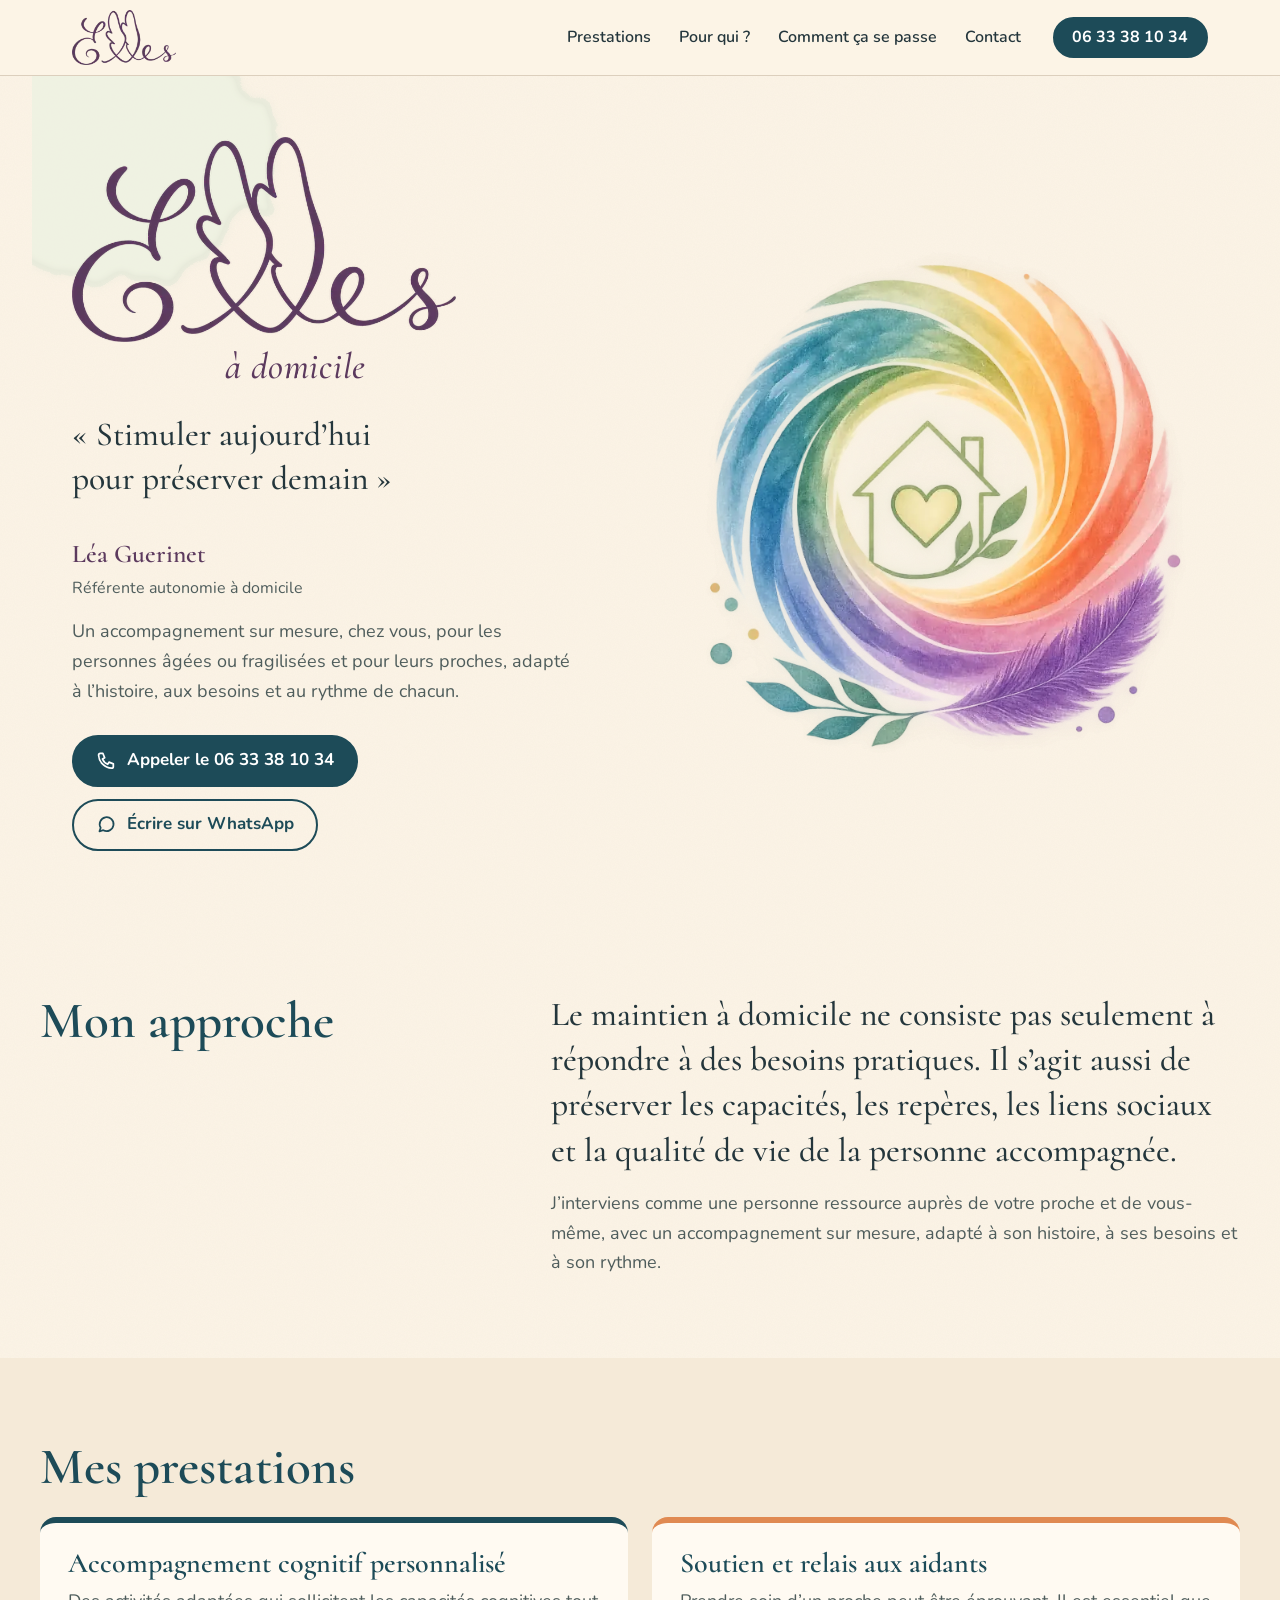
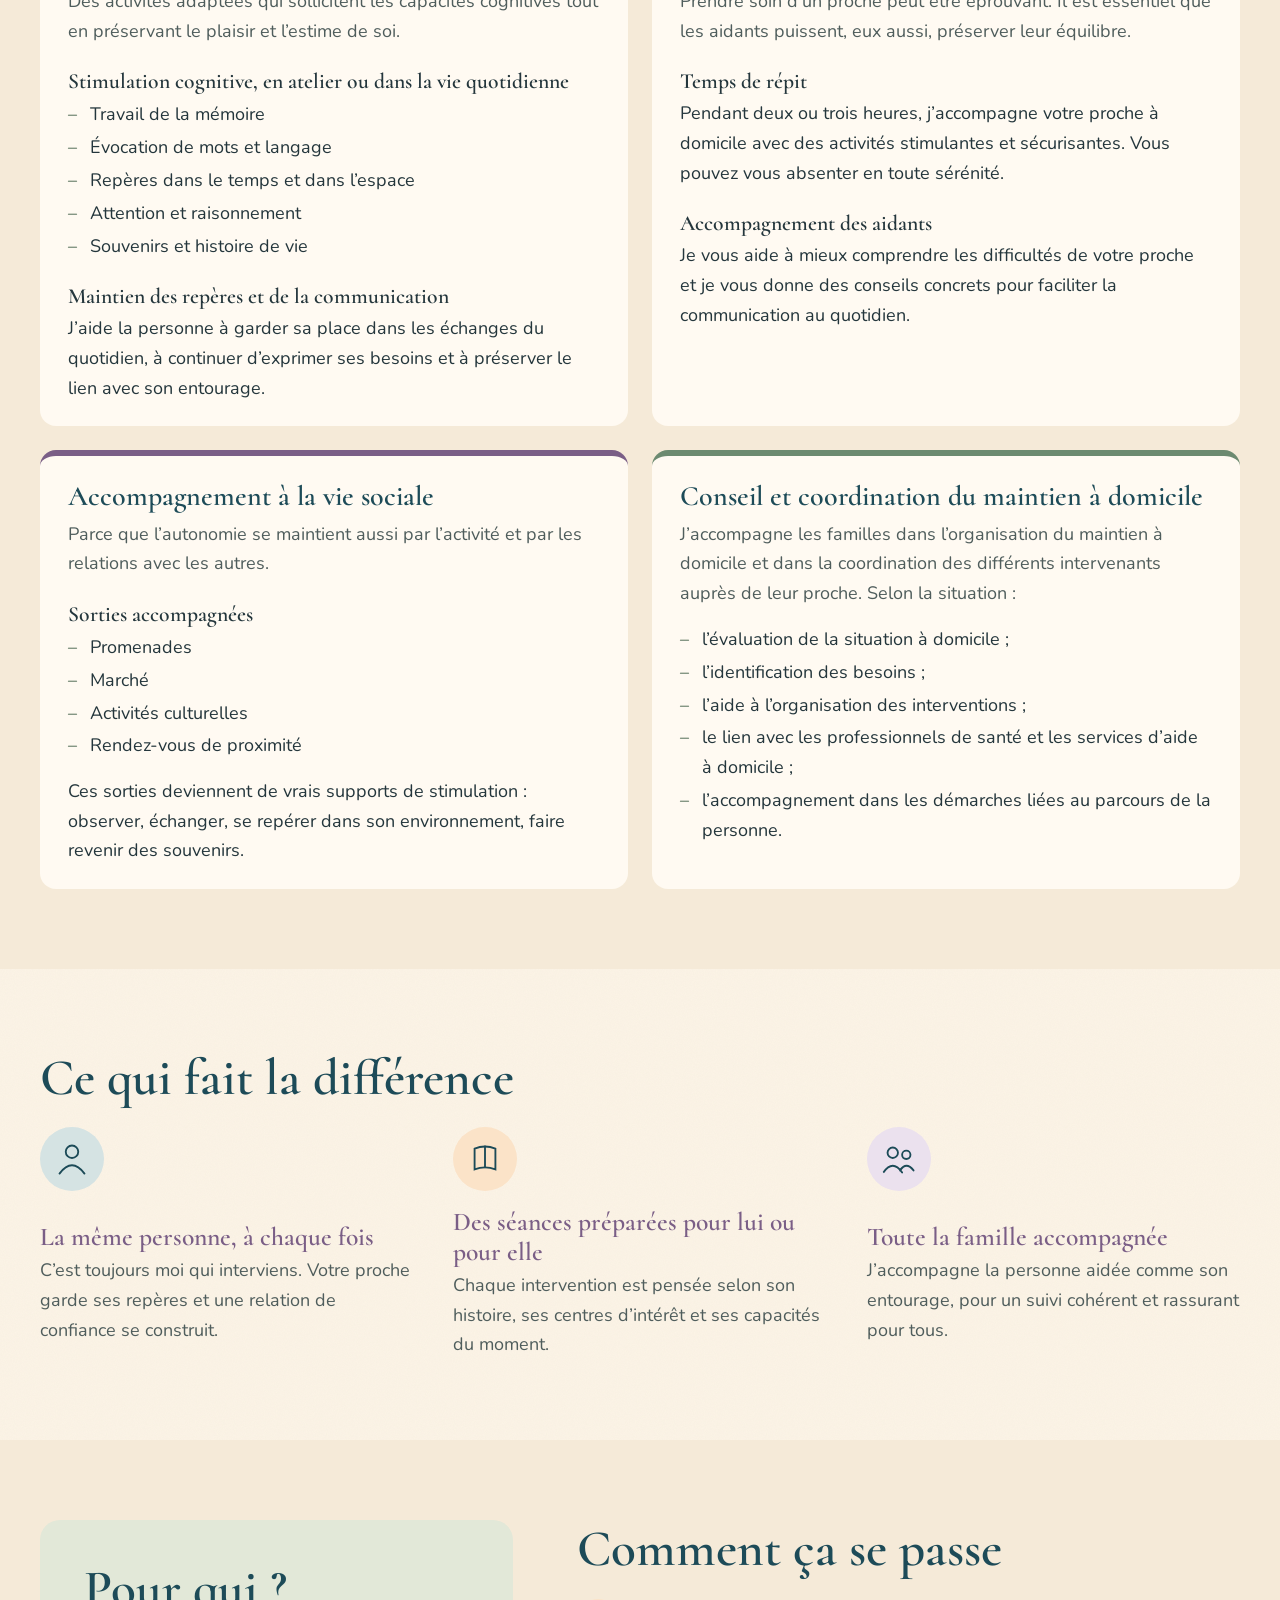
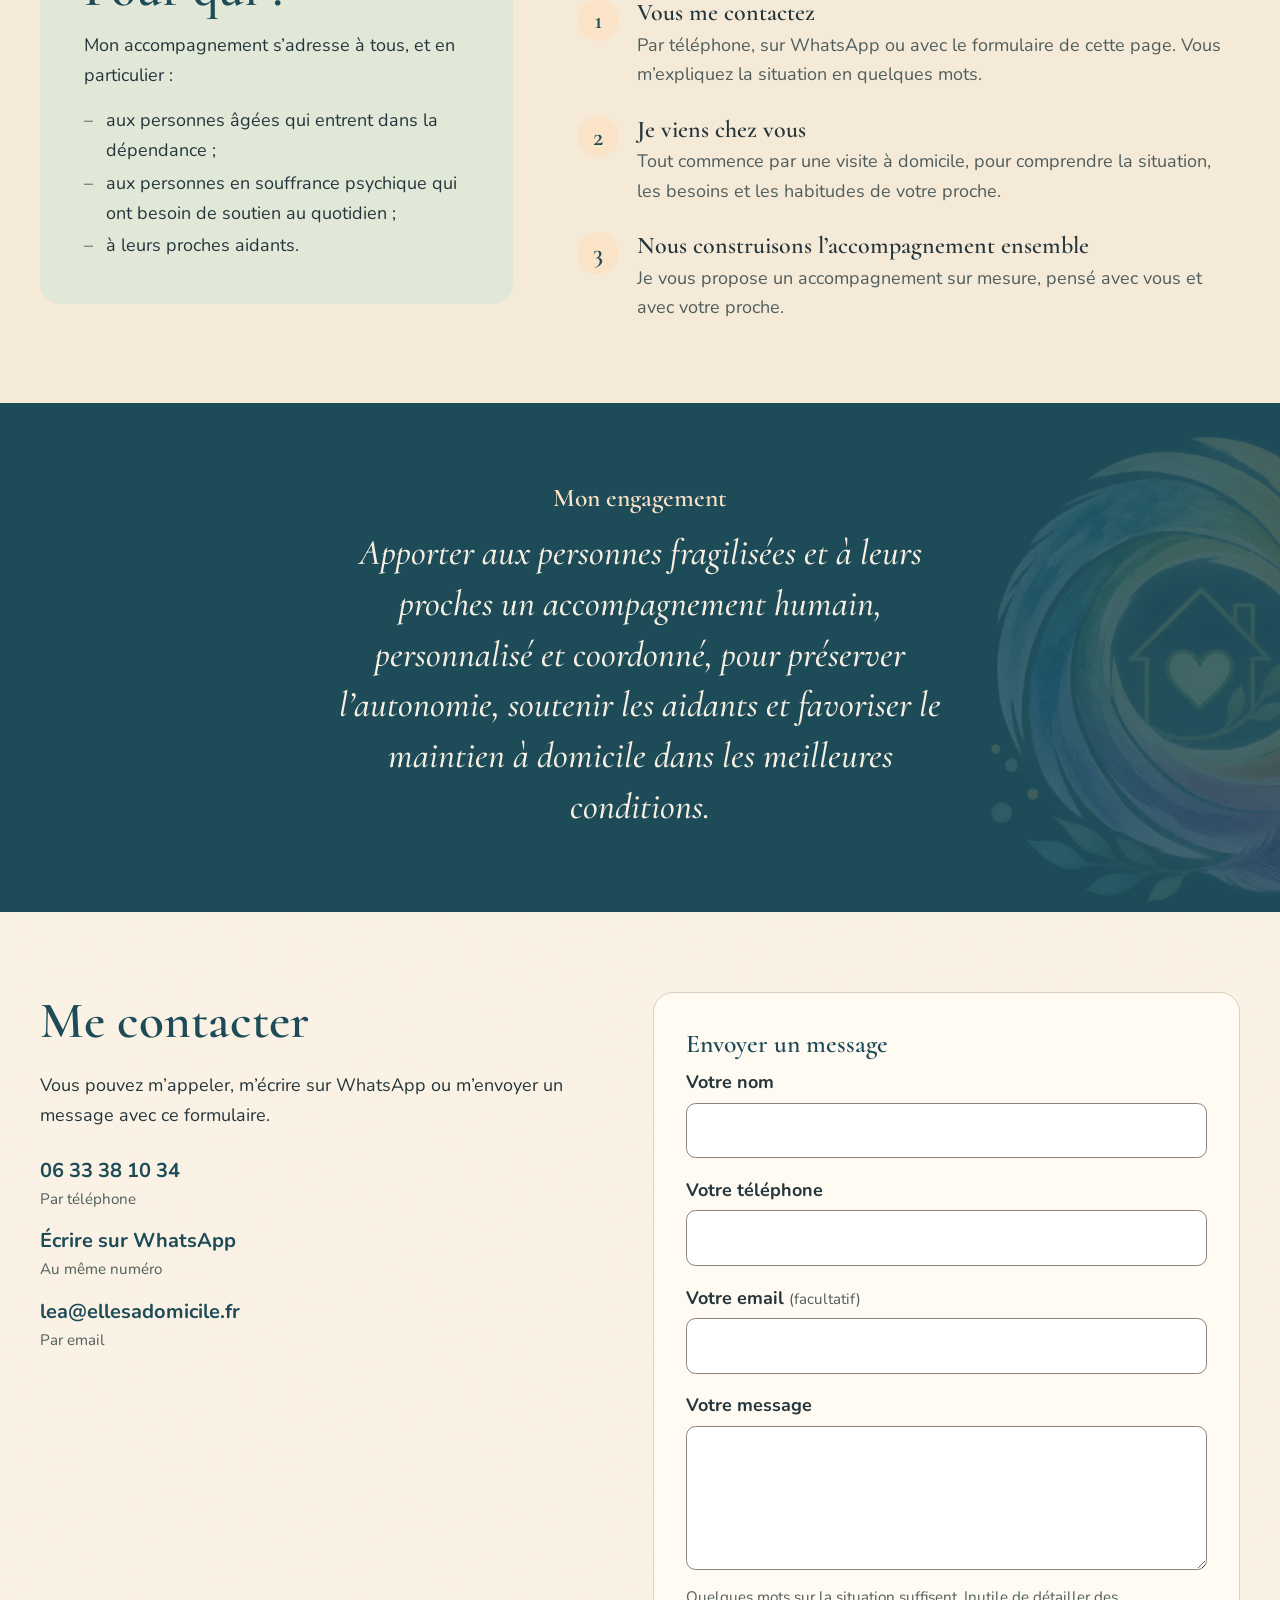
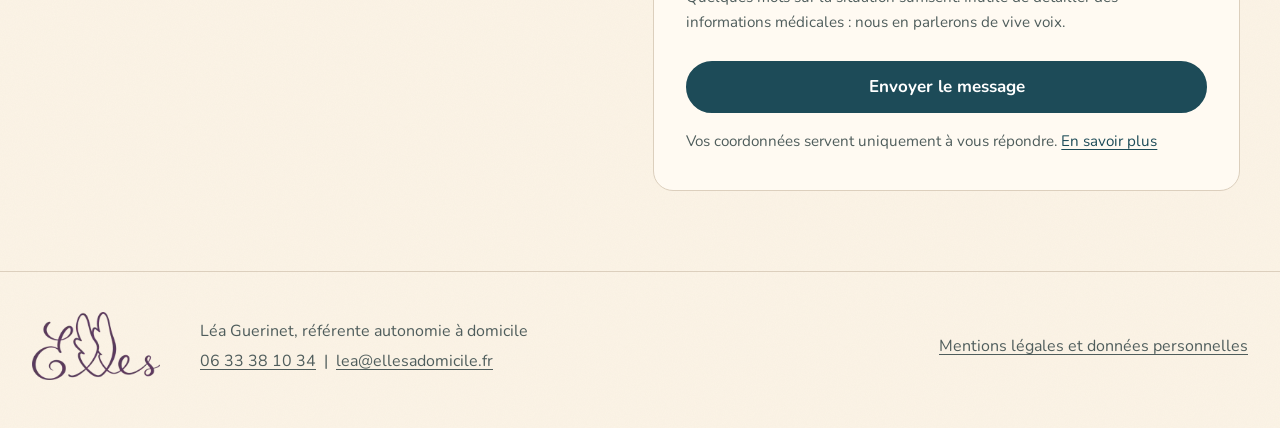
==== index.html @ 598a7808 "Roue à l'aquarelle Higgsfield à la place de la roue dessinée L'illustration d'accueil est la roue ch" ====
<!doctype html>
<html lang="fr">
<head>
<meta charset="utf-8">
<meta name="viewport" content="width=device-width, initial-scale=1">
<title>Elles à domicile — Léa Guerinet, accompagnement à domicile</title>
<meta name="description" content="Accompagnement cognitif et social à domicile, répit pour les aidants, sorties accompagnées et coordination du maintien à domicile. Léa Guerinet, référente autonomie à domicile.">
<link rel="canonical" href="https://ellesadomicile.fr/">
<meta property="og:type" content="website">
<meta property="og:locale" content="fr_FR">
<meta property="og:url" content="https://ellesadomicile.fr/">
<meta property="og:title" content="Elles à domicile — Léa Guerinet">
<meta property="og:description" content="Stimuler aujourd’hui pour préserver demain. Un accompagnement sur mesure, chez vous, pour les personnes âgées ou fragilisées et pour leurs proches.">
<meta property="og:image" content="https://ellesadomicile.fr/assets/img/partage.jpg">
<meta property="og:image:width" content="1200">
<meta property="og:image:height" content="630">
<meta name="theme-color" content="#fcf4e6">
<link rel="icon" href="assets/img/favicon.png" type="image/png">
<link rel="apple-touch-icon" href="assets/img/apple-touch-icon.png">
<link rel="preload" href="assets/fonts/cormorant-latin-500-normal.woff2" as="font" type="font/woff2" crossorigin>
<link rel="preload" href="assets/fonts/nunito-latin-400-normal.woff2" as="font" type="font/woff2" crossorigin>
<link rel="stylesheet" href="assets/site.css">
</head>
<body>
<a class="saut" href="#contenu">Aller au contenu</a>

<!-- Filtres aquarelle partagés (repris du flyer) -->
<svg width="0" height="0" style="position:absolute" aria-hidden="true" focusable="false">
  <defs>
    <filter id="wc" x="-20%" y="-20%" width="140%" height="140%">
      <feTurbulence type="fractalNoise" baseFrequency=".035" numOctaves="3" seed="7" result="t"/>
      <feDisplacementMap in="SourceGraphic" in2="t" scale="22" xChannelSelector="R" yChannelSelector="G" result="d"/>
      <feGaussianBlur in="d" stdDeviation="2.2" result="b"/>
      <feComposite in="b" in2="d" operator="arithmetic" k2=".55" k3=".55"/>
    </filter>
    <filter id="ink" x="-5%" y="-5%" width="110%" height="110%">
      <feTurbulence type="fractalNoise" baseFrequency=".9" numOctaves="1" seed="3" result="t"/>
      <feDisplacementMap in="SourceGraphic" in2="t" scale="1.4"/>
    </filter>
  </defs>
</svg>

<!-- Barre de navigation : ordinateur et tablette seulement -->
<header class="navigation">
  <div class="navigation__dedans">
    <a class="navigation__marque" href="#haut"><img src="assets/img/logo-elles-petit.webp" width="360" height="192" alt="Elles à domicile, haut de page"></a>
    <nav aria-label="Sections de la page">
      <a href="#prestations">Prestations</a>
      <a href="#pour-qui">Pour qui&nbsp;?</a>
      <a href="#deroulement">Comment ça se passe</a>
      <a href="#contact">Contact</a>
    </nav>
    <a class="btn btn-petit" href="tel:+33633381034">06 33 38 10 34</a>
  </div>
</header>

<main id="contenu">

  <section class="accueil" id="haut" aria-label="Accueil">
    <svg class="lavis" style="left:-8rem;top:-6rem;width:26rem;height:22rem" viewBox="0 0 200 170" aria-hidden="true"><ellipse cx="100" cy="85" rx="80" ry="60" fill="#e2e8d8" filter="url(#wc)"/></svg>

    <div class="accueil__marque">
      <h1 class="marque">
        <img src="assets/img/logo-elles.webp" width="720" height="384" alt="Elles">
        <span>à domicile</span>
      </h1>
      <p class="accroche">«&nbsp;Stimuler aujourd’hui pour préserver demain&nbsp;»</p>
    </div>

    <div class="accueil__illu">
      <img class="roue" fetchpriority="high" src="assets/img/roue-1200.webp" srcset="assets/img/roue-700.webp 700w, assets/img/roue-1200.webp 1200w" sizes="(min-width: 64rem) 40rem, 88vw" width="1200" height="1200" alt="Une maison avec un cœur, au centre d’un tourbillon de couleurs à l’aquarelle, avec une plume et une branche de feuillage">
    </div>

    <div class="accueil__texte">
      <p class="qui">Léa Guerinet<span>Référente autonomie à domicile</span></p>
      <p class="intro">Un accompagnement sur mesure, chez vous, pour les personnes âgées ou fragilisées et pour leurs proches, adapté à l’histoire, aux besoins et au rythme de chacun.</p>
      <div class="actions">
        <a class="btn" href="tel:+33633381034">
          <svg viewBox="0 0 24 24" fill="none" stroke="currentColor" stroke-width="2" stroke-linecap="round" stroke-linejoin="round" aria-hidden="true"><path d="M5 4h3l2 5-2.5 1.5a11 11 0 0 0 6 6L15 14l5 2v3a2 2 0 0 1-2 2A16 16 0 0 1 3 6a2 2 0 0 1 2-2"/></svg>
          Appeler le 06 33 38 10 34
        </a>
        <a class="btn btn-clair" href="https://wa.me/33633381034">
          <svg viewBox="0 0 24 24" fill="none" stroke="currentColor" stroke-width="2" stroke-linecap="round" stroke-linejoin="round" aria-hidden="true"><path d="M4 20l1.4-4.2A8 8 0 1 1 8.4 18.7Z"/></svg>
          Écrire sur WhatsApp
        </a>
      </div>
    </div>
  </section>

  <section class="bloc approche" aria-labelledby="t-approche">
    <div class="contenu-large approche__grille">
      <h2 id="t-approche">Mon approche</h2>
      <p class="approche__phrase">Le maintien à domicile ne consiste pas seulement à répondre à des besoins pratiques. Il s’agit aussi de préserver les capacités, les repères, les liens sociaux et la qualité de vie de la personne accompagnée.</p>
      <p class="approche__suite">J’interviens comme une personne ressource auprès de votre proche et de vous-même, avec un accompagnement sur mesure, adapté à son histoire, à ses besoins et à son rythme.</p>
    </div>
  </section>

  <section class="bloc bande" id="prestations" aria-labelledby="t-prestations">
    <div class="contenu-large">
      <h2 id="t-prestations">Mes prestations</h2>
      <div class="prestations">

        <details class="prestation" style="--accent:var(--petrol)" open>
          <summary><h3>Accompagnement cognitif personnalisé</h3></summary>
          <div class="prestation__corps">
            <p class="prestation__chapo">Des activités adaptées qui sollicitent les capacités cognitives tout en préservant le plaisir et l’estime de soi.</p>
            <h4>Stimulation cognitive, en atelier ou dans la vie quotidienne</h4>
            <ul class="liste">
              <li>Travail de la mémoire</li>
              <li>Évocation de mots et langage</li>
              <li>Repères dans le temps et dans l’espace</li>
              <li>Attention et raisonnement</li>
              <li>Souvenirs et histoire de vie</li>
            </ul>
            <h4>Maintien des repères et de la communication</h4>
            <p>J’aide la personne à garder sa place dans les échanges du quotidien, à continuer d’exprimer ses besoins et à préserver le lien avec son entourage.</p>
          </div>
        </details>

        <details class="prestation" style="--accent:var(--abricot)" open>
          <summary><h3>Soutien et relais aux aidants</h3></summary>
          <div class="prestation__corps">
            <p class="prestation__chapo">Prendre soin d’un proche peut être éprouvant. Il est essentiel que les aidants puissent, eux aussi, préserver leur équilibre.</p>
            <h4>Temps de répit</h4>
            <p>Pendant deux ou trois heures, j’accompagne votre proche à domicile avec des activités stimulantes et sécurisantes. Vous pouvez vous absenter en toute sérénité.</p>
            <h4>Accompagnement des aidants</h4>
            <p>Je vous aide à mieux comprendre les difficultés de votre proche et je vous donne des conseils concrets pour faciliter la communication au quotidien.</p>
          </div>
        </details>

        <details class="prestation" style="--accent:var(--lavande)" open>
          <summary><h3>Accompagnement à la vie sociale</h3></summary>
          <div class="prestation__corps">
            <p class="prestation__chapo">Parce que l’autonomie se maintient aussi par l’activité et par les relations avec les autres.</p>
            <h4>Sorties accompagnées</h4>
            <ul class="liste">
              <li>Promenades</li>
              <li>Marché</li>
              <li>Activités culturelles</li>
              <li>Rendez-vous de proximité</li>
            </ul>
            <p>Ces sorties deviennent de vrais supports de stimulation&nbsp;: observer, échanger, se repérer dans son environnement, faire revenir des souvenirs.</p>
          </div>
        </details>

        <details class="prestation" style="--accent:var(--sage)" open>
          <summary><h3>Conseil et coordination du maintien à domicile</h3></summary>
          <div class="prestation__corps">
            <p class="prestation__chapo">J’accompagne les familles dans l’organisation du maintien à domicile et dans la coordination des différents intervenants auprès de leur proche. Selon la situation&nbsp;:</p>
            <ul class="liste">
              <li>l’évaluation de la situation à domicile&nbsp;;</li>
              <li>l’identification des besoins&nbsp;;</li>
              <li>l’aide à l’organisation des interventions&nbsp;;</li>
              <li>le lien avec les professionnels de santé et les services d’aide à domicile&nbsp;;</li>
              <li>l’accompagnement dans les démarches liées au parcours de la personne.</li>
            </ul>
          </div>
        </details>

      </div>
    </div>
  </section>

  <section class="bloc" aria-labelledby="t-difference">
    <div class="contenu-large">
      <h2 id="t-difference">Ce qui fait la différence</h2>
      <div class="atouts">
        <div class="atout" style="--accent:var(--petrol-l)">
          <svg viewBox="0 0 40 40" fill="none" stroke="#1d4b58" stroke-width="1.8" stroke-linecap="round" filter="url(#ink)" aria-hidden="true"><circle cx="20" cy="13" r="6"/><path d="M8 34 q12 -16 24 0"/></svg>
          <div>
            <h3>La même personne, à chaque fois</h3>
            <p>C’est toujours moi qui interviens. Votre proche garde ses repères et une relation de confiance se construit.</p>
          </div>
        </div>
        <div class="atout" style="--accent:var(--abricot-l)">
          <svg viewBox="0 0 40 40" fill="none" stroke="#1d4b58" stroke-width="1.8" stroke-linecap="round" filter="url(#ink)" aria-hidden="true"><path d="M10 30 L10 10 Q20 6 30 10 L30 30 Q20 26 10 30 Z"/><path d="M20 8 L20 28"/></svg>
          <div>
            <h3>Des séances préparées pour lui ou pour elle</h3>
            <p>Chaque intervention est pensée selon son histoire, ses centres d’intérêt et ses capacités du moment.</p>
          </div>
        </div>
        <div class="atout" style="--accent:var(--lavande-l)">
          <svg viewBox="0 0 40 40" fill="none" stroke="#1d4b58" stroke-width="1.8" stroke-linecap="round" filter="url(#ink)" aria-hidden="true"><circle cx="14" cy="14" r="5"/><circle cx="27" cy="16" r="4"/><path d="M5 33 q9 -13 18 0 M21 31 q6 -9 13 0"/></svg>
          <div>
            <h3>Toute la famille accompagnée</h3>
            <p>J’accompagne la personne aidée comme son entourage, pour un suivi cohérent et rassurant pour tous.</p>
          </div>
        </div>
      </div>
    </div>
  </section>

  <section class="bloc bande" aria-label="Pour qui et comment ça se passe">
    <div class="contenu-large public-etapes">
      <div class="encart" id="pour-qui">
        <h2>Pour qui&nbsp;?</h2>
        <p>Mon accompagnement s’adresse à tous, et en particulier&nbsp;:</p>
        <ul class="liste">
          <li>aux personnes âgées qui entrent dans la dépendance&nbsp;;</li>
          <li>aux personnes en souffrance psychique qui ont besoin de soutien au quotidien&nbsp;;</li>
          <li>à leurs proches aidants.</li>
        </ul>
      </div>
      <div id="deroulement">
        <h2>Comment ça se passe</h2>
        <ol class="etapes">
          <li>
            <div>
              <h3>Vous me contactez</h3>
              <p>Par téléphone, sur WhatsApp ou avec le formulaire de cette page. Vous m’expliquez la situation en quelques mots.</p>
            </div>
          </li>
          <li>
            <div>
              <h3>Je viens chez vous</h3>
              <p>Tout commence par une visite à domicile, pour comprendre la situation, les besoins et les habitudes de votre proche.</p>
            </div>
          </li>
          <li>
            <div>
              <h3>Nous construisons l’accompagnement ensemble</h3>
              <p>Je vous propose un accompagnement sur mesure, pensé avec vous et avec votre proche.</p>
            </div>
          </li>
        </ol>
      </div>
    </div>
  </section>

  <section class="bloc engagement" aria-labelledby="t-engagement">
    <img class="engagement__roue" src="assets/img/roue-700.webp" width="700" height="700" alt="" loading="lazy" decoding="async">
    <div class="contenu">
      <h2 id="t-engagement">Mon engagement</h2>
      <blockquote>
        <p>Apporter aux personnes fragilisées et à leurs proches un accompagnement humain, personnalisé et coordonné, pour préserver l’autonomie, soutenir les aidants et favoriser le maintien à domicile dans les meilleures conditions.</p>
      </blockquote>
    </div>
  </section>

  <section class="bloc" id="contact" aria-labelledby="t-contact">
    <div class="contenu-large contact-grille">
      <div>
        <h2 id="t-contact">Me contacter</h2>
        <p>Vous pouvez m’appeler, m’écrire sur WhatsApp ou m’envoyer un message avec ce formulaire.</p>
        <ul class="coordonnees">
          <li><a href="tel:+33633381034">06 33 38 10 34</a><span>Par téléphone</span></li>
          <li><a href="https://wa.me/33633381034">Écrire sur WhatsApp</a><span>Au même numéro</span></li>
          <li><a href="mailto:lea@ellesadomicile.fr">lea@ellesadomicile.fr</a><span>Par email</span></li>
        </ul>
      </div>

      <form class="formulaire" id="formulaire" action="https://api.web3forms.com/submit" method="POST">
        <h3>Envoyer un message</h3>
        <!-- Clé Web3Forms : reçue par email à lea@ellesadomicile.fr. Tant qu'elle n'est pas posée, le formulaire ouvre la messagerie. -->
        <input type="hidden" name="access_key" value="A_COMPLETER_CLE_WEB3FORMS">
        <input type="hidden" name="subject" value="Nouveau message depuis ellesadomicile.fr">
        <input type="hidden" name="from_name" value="Site Elles à domicile">
        <div class="piege" aria-hidden="true">
          <label>Ne pas remplir <input type="checkbox" name="botcheck" tabindex="-1" autocomplete="off"></label>
        </div>

        <div class="champ">
          <label for="f-nom">Votre nom</label>
          <input id="f-nom" name="name" type="text" autocomplete="name" required>
        </div>
        <div class="champ">
          <label for="f-tel">Votre téléphone</label>
          <input id="f-tel" name="phone" type="tel" autocomplete="tel" inputmode="tel" required>
        </div>
        <div class="champ">
          <label for="f-email">Votre email <small>(facultatif)</small></label>
          <input id="f-email" name="email" type="email" autocomplete="email">
        </div>
        <div class="champ">
          <label for="f-message">Votre message</label>
          <textarea id="f-message" name="message" required aria-describedby="f-message-aide"></textarea>
          <p class="aide" id="f-message-aide">Quelques mots sur la situation suffisent. Inutile de détailler des informations médicales&nbsp;: nous en parlerons de vive voix.</p>
        </div>

        <button class="btn" type="submit">Envoyer le message</button>
        <p class="statut" role="status" aria-live="polite"></p>
        <p class="mention">Vos coordonnées servent uniquement à vous répondre. <a href="mentions-legales.html#donnees">En savoir plus</a></p>
      </form>
    </div>
  </section>

</main>

<footer class="pied">
  <div class="pied__dedans">
    <img src="assets/img/logo-elles-petit.webp" width="360" height="192" alt="Elles à domicile">
    <div>
      <p>Léa Guerinet, référente autonomie à domicile</p>
      <p><a href="tel:+33633381034">06 33 38 10 34</a> &nbsp;|&nbsp; <a href="mailto:lea@ellesadomicile.fr">lea@ellesadomicile.fr</a></p>
    </div>
    <p><a href="mentions-legales.html">Mentions légales et données personnelles</a></p>
  </div>
</footer>

<nav class="barre" aria-label="Contact rapide">
  <a class="btn" href="tel:+33633381034">Appeler</a>
  <a class="btn btn-clair" href="https://wa.me/33633381034">WhatsApp</a>
</nav>

<script src="assets/site.js" defer></script>
</body>
</html>
---- assets/site.css ----
/* Elles à domicile — palette reprise de l'image que Léa aime (pétrole, sauge, lavande,
   abricot sur crème), logo du flyer, roue à l'aquarelle générée par Higgsfield d'après
   cette image. Mobile d'abord ; la mise en page « plein écran » commence à 64rem. */

@font-face{font-family:"Cormorant";font-weight:500;font-style:normal;font-display:swap;src:url(fonts/cormorant-latin-500-normal.woff2) format("woff2")}
@font-face{font-family:"Cormorant";font-weight:600;font-style:normal;font-display:swap;src:url(fonts/cormorant-latin-600-normal.woff2) format("woff2")}
@font-face{font-family:"Cormorant";font-weight:500;font-style:italic;font-display:swap;src:url(fonts/cormorant-latin-500-italic.woff2) format("woff2")}
@font-face{font-family:"Nunito";font-weight:400;font-style:normal;font-display:swap;src:url(fonts/nunito-latin-400-normal.woff2) format("woff2")}
@font-face{font-family:"Nunito";font-weight:600;font-style:normal;font-display:swap;src:url(fonts/nunito-latin-600-normal.woff2) format("woff2")}
@font-face{font-family:"Nunito";font-weight:700;font-style:normal;font-display:swap;src:url(fonts/nunito-latin-700-normal.woff2) format("woff2")}

:root{
  color-scheme:light;
  --paper:#fcf4e6; --paper-2:#f5ead8; --blanc:#fffaf2;
  --ink:#24363c; --muted:#4f5d5c;
  --petrol:#1d4b58; --petrol-d:#123843; --petrol-l:#d5e3e3;
  --sage:#6c8a70; --sage-d:#4f6b54; --sage-l:#e2e8d8;
  --lavande:#7a5e86; --lavande-l:#ebe1ee;
  --abricot:#e08a52; --abricot-l:#fbe3c8;
  --prune:#5c3a5e;
  --rule:#dccfbd;
  --serif:"Cormorant",Georgia,"Times New Roman",serif;
  --sans:"Nunito",system-ui,-apple-system,"Segoe UI",sans-serif;
  --mesure:40rem;
  --large:76rem;
  --barre:0px;
}

*,*::before,*::after{box-sizing:border-box}
html{-webkit-text-size-adjust:100%}
@media (prefers-reduced-motion:no-preference){html{scroll-behavior:smooth}}
body{
  margin:0;
  padding-bottom:var(--barre);
  font-family:var(--sans);
  font-size:1.125rem;
  line-height:1.65;
  color:var(--ink);
  background-color:var(--paper);
  /* grain papier, comme sur le flyer */
  background-image:url("data:image/svg+xml;utf8,<svg xmlns='http://www.w3.org/2000/svg' width='220' height='220'><filter id='n'><feTurbulence type='fractalNoise' baseFrequency='.9' numOctaves='3' stitchTiles='stitch'/><feColorMatrix values='0 0 0 0 .55  0 0 0 0 .5  0 0 0 0 .45  0 0 0 .07 0'/></filter><rect width='100%' height='100%' filter='url(%23n)'/></svg>");
}
img,svg{display:block;max-width:100%}
a{color:var(--petrol);text-underline-offset:.18em;text-decoration-thickness:1px}
a:hover{color:var(--petrol-d);text-decoration-thickness:2px}
:focus-visible{outline:3px solid var(--petrol);outline-offset:3px;border-radius:2px}

h2,h3,h4{font-family:var(--serif);font-weight:600;color:var(--petrol);line-height:1.15;margin:0}
h2{font-size:clamp(2.2rem,1.6rem + 2.4vw,3.2rem);margin-bottom:1.25rem}
h3{font-size:1.7rem;color:var(--lavande);margin-bottom:.6rem}
h4{font-size:1.35rem;color:var(--ink);margin:1.4rem 0 .35rem}
p{margin:0 0 1rem}
p:last-child{margin-bottom:0}

.saut{position:absolute;left:-999px;top:0;background:var(--petrol);color:#fff;padding:.75rem 1rem;z-index:30}
.saut:focus{left:1rem;top:1rem}

/* Lavis aquarelle en fond : décor seulement */
.lavis{position:absolute;pointer-events:none;z-index:0}
.lavis ellipse{opacity:.75}

.bloc{position:relative;padding-block:3.5rem;padding-inline:1.25rem;overflow:hidden}
.bloc > *{position:relative;z-index:1}
.bande{background:var(--paper-2)}
.contenu{max-width:var(--mesure);margin:0 auto}
.contenu-large{max-width:var(--large);margin:0 auto}

/* ---------- Boutons ---------- */
.btn{
  display:inline-flex;align-items:center;justify-content:center;gap:.6rem;
  min-height:3.25rem;padding:.7rem 1.4rem;border-radius:999px;
  font-family:var(--sans);font-weight:700;font-size:1.0625rem;line-height:1.2;text-decoration:none;
  background:var(--petrol);color:#fff;border:2px solid var(--petrol);cursor:pointer;
}
.btn:hover{background:var(--petrol-d);border-color:var(--petrol-d);color:#fff}
.btn-clair{background:transparent;color:var(--petrol)}
.btn-clair:hover{background:var(--petrol-l);border-color:var(--petrol);color:var(--petrol-d)}
.btn-petit{min-height:2.6rem;padding:.4rem 1.1rem;font-size:1rem}
.btn svg{width:1.3rem;height:1.3rem;flex:none}

/* ---------- Navigation (cachée sur téléphone) ---------- */
.navigation{display:none}

/* ---------- Accueil ---------- */
.accueil{
  position:relative;overflow:hidden;text-align:center;
  padding:2.25rem 1.25rem 3rem;
  display:grid;gap:1.25rem;
  grid-template-areas:"marque" "illu" "texte";
}
.accueil > *{position:relative;z-index:1}
.accueil > .lavis{position:absolute;z-index:0}
.accueil__marque{grid-area:marque}
.accueil__illu{grid-area:illu}
.accueil__texte{grid-area:texte}

.marque{margin:0;font-weight:inherit}
.marque img{width:min(70vw,19rem);height:auto;margin:0 auto}
.marque span{display:block;font-family:var(--serif);font-style:italic;font-weight:500;font-size:clamp(1.6rem,1.3rem + 1.4vw,2.3rem);color:var(--prune);margin-top:-.3rem;letter-spacing:.02em}
.accroche{font-family:var(--serif);font-weight:500;font-size:clamp(1.45rem,1.2rem + 1.2vw,2.1rem);line-height:1.3;margin:1rem auto 0;max-width:34rem;text-wrap:balance}

/* La roue à l'aquarelle (Higgsfield, d'après l'image que Léa aime) respire doucement */
.accueil__illu{width:min(88vw,26rem);margin:0 auto}
.roue{width:100%;height:auto}

.qui{font-family:var(--serif);font-weight:600;font-size:1.6rem;color:var(--prune);margin:0}
.qui span{display:block;font-family:var(--sans);font-weight:400;font-size:1rem;color:var(--muted)}
.intro{max-width:34rem;margin:1rem auto 0;color:var(--muted)}
.actions{display:flex;flex-wrap:wrap;justify-content:center;gap:.75rem;margin-top:1.75rem}

@media (prefers-reduced-motion:no-preference){
  .roue{animation:respire 7s ease-in-out infinite alternate}
}
@keyframes respire{from{transform:scale(.97) rotate(-1.5deg)}to{transform:scale(1.02) rotate(1.5deg)}}

/* ---------- Approche ---------- */
.approche__phrase{font-family:var(--serif);font-size:clamp(1.55rem,1.3rem + 1vw,2.1rem);line-height:1.35;color:var(--ink)}
.approche__suite{color:var(--muted)}

/* ---------- Prestations : accordéon sur téléphone, grille sur grand écran ---------- */
.prestations{display:grid;gap:.85rem}
.prestation{background:var(--blanc);border-radius:1rem;border-left:6px solid var(--accent);padding:0 1.25rem}
.prestation summary{list-style:none;cursor:pointer;display:flex;align-items:center;justify-content:space-between;gap:1rem;padding:1.1rem 0;min-height:3.5rem}
.prestation summary::-webkit-details-marker{display:none}
.prestation summary::after{content:"";flex:none;width:.7rem;height:.7rem;border-right:2px solid var(--petrol);border-bottom:2px solid var(--petrol);transform:rotate(45deg) translateY(-3px);transition:transform .2s}
.prestation[open] summary::after{transform:rotate(-135deg) translateY(-3px)}
.prestation summary h3{margin:0;font-size:1.5rem;color:var(--petrol)}
.prestation__corps{padding-bottom:1.4rem}
.prestation__chapo{color:var(--muted)}
.liste{list-style:none;padding:0;margin:.4rem 0 1rem}
.liste li{padding-left:1.4rem;position:relative;margin:.2rem 0}
.liste li::before{content:"–";position:absolute;left:0;color:var(--sage-d)}

/* ---------- Différence ---------- */
.atouts{display:grid;gap:2rem;margin-top:.5rem}
.atout{display:grid;grid-template-columns:4rem 1fr;gap:1rem;align-items:start}
.atout svg{width:4rem;height:4rem;padding:.7rem;border-radius:50%;background:var(--accent)}
.atout h3{font-size:1.6rem;margin-bottom:.3rem}
.atout p{color:var(--muted)}

/* ---------- Pour qui + étapes ---------- */
.public-etapes{display:grid;gap:3rem}
.encart{background:var(--sage-l);border-radius:1.25rem;padding:2rem 1.5rem}
.encart h2{margin-bottom:.75rem}
.encart .liste{margin-bottom:0}
.etapes{list-style:none;padding:0;margin:0;counter-reset:etape;display:grid;gap:1.6rem}
.etapes li{counter-increment:etape;display:grid;grid-template-columns:3rem 1fr;gap:.75rem}
.etapes li::before{
  content:counter(etape);display:grid;place-items:center;width:2.6rem;height:2.6rem;border-radius:50%;
  background:var(--abricot-l);font-family:var(--serif);font-weight:600;font-size:1.6rem;line-height:1;color:var(--petrol)
}
.etapes h3{font-size:1.5rem;color:var(--ink);margin-bottom:.25rem}
.etapes p{color:var(--muted)}

/* ---------- Engagement : bande pétrole ---------- */
.engagement{background:var(--petrol);color:#f6efe2;text-align:center}
.engagement h2{font-size:1.6rem;color:var(--abricot-l);margin-bottom:1rem}
.engagement blockquote{margin:0;font-family:var(--serif);font-style:italic;font-weight:500;font-size:clamp(1.55rem,1.3rem + 1.2vw,2.3rem);line-height:1.4}
.bloc > .engagement__roue{position:absolute;z-index:0;width:34rem;height:34rem;max-width:none;right:-12rem;top:50%;margin-top:-17rem;opacity:.18;pointer-events:none}

/* ---------- Contact ---------- */
.contact-grille{display:grid;gap:2.5rem}
.coordonnees{list-style:none;padding:0;margin:1.5rem 0 0;display:grid;gap:.75rem}
.coordonnees a{font-weight:700;font-size:1.25rem;text-decoration:none}
.coordonnees a:hover{text-decoration:underline}
.coordonnees span{display:block;font-size:.95rem;color:var(--muted)}

.formulaire{background:var(--blanc);border:1px solid var(--rule);border-radius:1.25rem;padding:1.75rem 1.25rem}
.formulaire h3{font-size:1.6rem;color:var(--petrol)}
.champ{margin-bottom:1.1rem}
.champ label{display:block;font-weight:700;margin-bottom:.3rem}
.champ label small{font-weight:400;color:var(--muted);font-size:.95rem}
.champ input,.champ textarea{
  width:100%;font:inherit;color:var(--ink);background:#fff;
  border:1.5px solid #8f817b;border-radius:.6rem;padding:.75rem .85rem;
}
.champ textarea{min-height:9rem;resize:vertical}
.champ input:focus,.champ textarea:focus{outline:2px solid var(--petrol);outline-offset:1px;border-color:var(--petrol)}
.aide{font-size:.95rem;color:var(--muted);margin:.35rem 0 0}
.piege{position:absolute;left:-9999px;width:1px;height:1px;overflow:hidden}
.formulaire .btn{width:100%;margin-top:.5rem}
.formulaire .btn[disabled]{opacity:.65;cursor:wait}
.mention{font-size:.95rem;color:var(--muted);margin-top:1rem}
.statut{margin:1rem 0 0;font-weight:700}
.statut.ok{color:var(--sage-d)}
.statut.erreur{color:#8a2d2d}

/* ---------- Pied de page ---------- */
.pied{border-top:1px solid var(--rule);padding:2.5rem 1.25rem 3rem;text-align:center;font-size:1rem;color:var(--muted)}
.pied__dedans{max-width:var(--large);margin:0 auto;display:grid;gap:1rem;justify-items:center}
.pied img{width:8rem;height:auto}
.pied p{margin:.25rem 0}
.pied a{color:var(--muted)}

/* ---------- Barre d'appel fixe, téléphone seulement ---------- */
.barre{
  position:fixed;left:0;right:0;bottom:0;z-index:10;
  display:grid;grid-template-columns:1fr 1fr;gap:.5rem;
  padding:.6rem .75rem calc(.6rem + env(safe-area-inset-bottom));
  background:rgba(252,244,230,.96);border-top:1px solid var(--rule);
}
.barre .btn{min-height:3rem;padding:.5rem .75rem;font-size:1rem}
@media (max-width:47.99rem){
  :root{--barre:calc(4.5rem + env(safe-area-inset-bottom))}
}

/* ---------- Tablette ---------- */
@media (min-width:48rem){
  .barre{display:none}
  .bloc{padding-block:5rem;padding-inline:2.5rem}
  .encart{padding:2.5rem 2.75rem}
  .formulaire{padding:2.25rem 2rem}
  .prestations{grid-template-columns:1fr 1fr;gap:1.5rem}
  .atouts{grid-template-columns:repeat(3,1fr);gap:2.5rem}
  .atout{grid-template-columns:1fr;gap:1rem}

  html{scroll-padding-top:5.5rem} /* hauteur de la barre de navigation */
  .navigation{display:block;position:sticky;top:0;z-index:20;background:rgba(252,244,230,.94);border-bottom:1px solid var(--rule);backdrop-filter:blur(6px)}
  .navigation__dedans{max-width:var(--large);margin:0 auto;padding:.6rem 2.5rem;display:flex;align-items:center;gap:2rem}
  .navigation__marque img{width:6.5rem;height:auto}
  .navigation nav{display:flex;gap:1.75rem;margin-left:auto}
  .navigation nav a{color:var(--ink);text-decoration:none;font-weight:600;font-size:1rem}
  .navigation nav a:hover{color:var(--petrol);text-decoration:underline}

  /* Sur grand écran, les prestations restent ouvertes : pas d'accordéon */
  .prestation{border-left:0;border-top:6px solid var(--accent);padding:0 1.75rem}
  .prestation summary{cursor:default;pointer-events:none;padding:1.5rem 0 .5rem}
  .prestation summary::after{display:none}
  .prestation summary h3{font-size:1.75rem}
}

/* ---------- Grand écran : mise en page pleine largeur ---------- */
@media (min-width:64rem){
  .accueil{
    text-align:left;
    min-height:min(calc(100svh - 4rem),60rem);
    max-width:var(--large);margin:0 auto;
    padding:3rem 2.5rem;
    grid-template-columns:1fr 1fr;
    grid-template-areas:"marque illu" "texte illu";
    align-content:center;column-gap:4rem;row-gap:2rem;
  }
  .accueil__marque{align-self:end}
  .accueil__texte{align-self:start}
  .marque img{width:min(30vw,24rem);margin:0}
  .marque span{margin-left:30%}
  .accroche{margin-left:0}
  .intro{margin-left:0}
  .actions{justify-content:flex-start}
  .accueil__illu{width:min(44vw,40rem);align-self:center;justify-self:center}

  .approche__grille{display:grid;grid-template-columns:1fr 1.6fr;column-gap:5rem;align-items:start}
  .approche__grille h2{grid-row:span 2}
  .public-etapes{grid-template-columns:5fr 7fr;gap:4rem;align-items:start}
  .contact-grille{grid-template-columns:1fr 1.1fr;gap:5rem;align-items:start}
  .pied{text-align:left}
  .pied__dedans{grid-template-columns:auto 1fr auto;align-items:center;justify-items:start;gap:2.5rem}
}

/* ---------- Page mentions légales ---------- */
.page-simple .entete{text-align:center;padding:3rem 1.25rem 1rem}
.page-simple .marque img{width:min(60vw,14rem);margin:0 auto}
.marque-lien{display:inline-block;text-decoration:none}
.titre-page{font-family:var(--serif);font-weight:600;font-size:clamp(2.4rem,1.8rem + 2.4vw,3.2rem);line-height:1.1;color:var(--petrol);margin:0 0 1.5rem}
.texte h2{font-size:1.9rem;margin:2.5rem 0 .75rem}

@media print{
  .barre,.navigation,.actions,.formulaire,.lavis,.engagement__roue{display:none}
  body{background:none;padding-bottom:0}
  .engagement{background:none;color:var(--ink)}
}
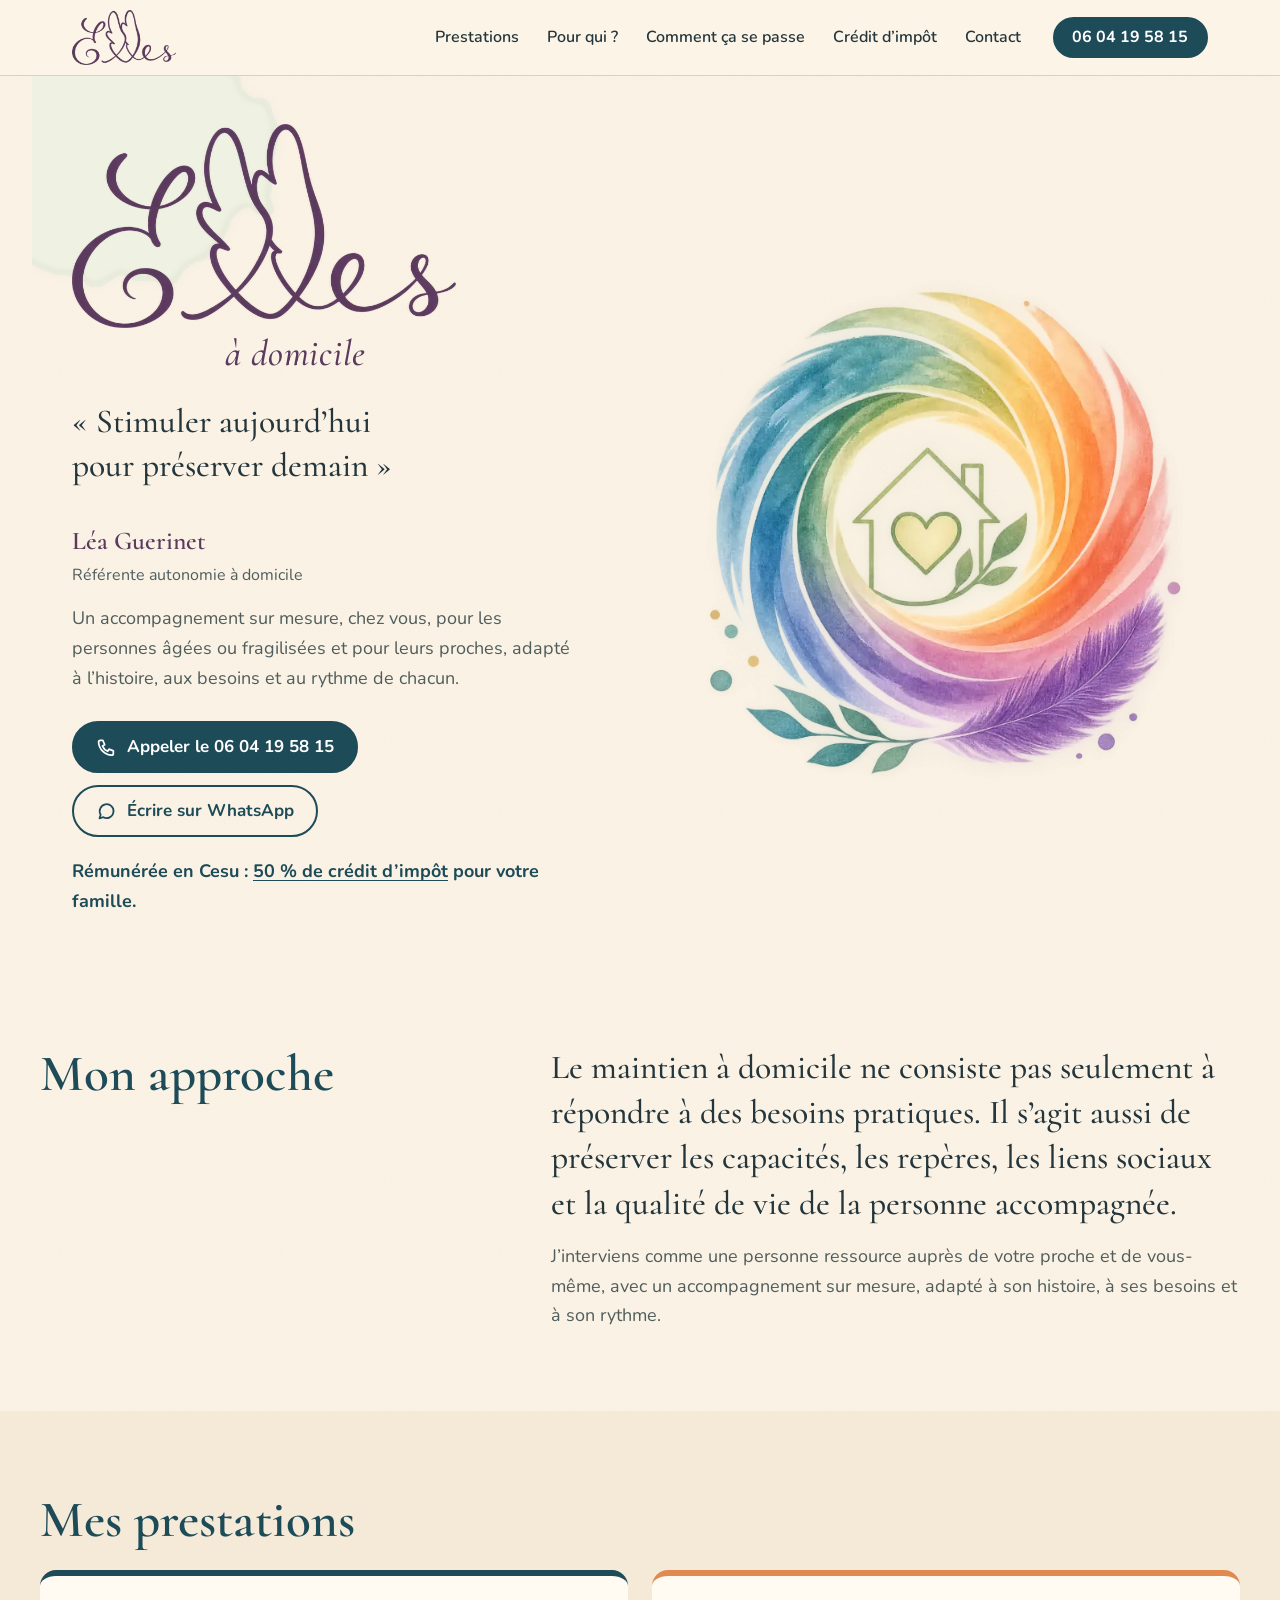
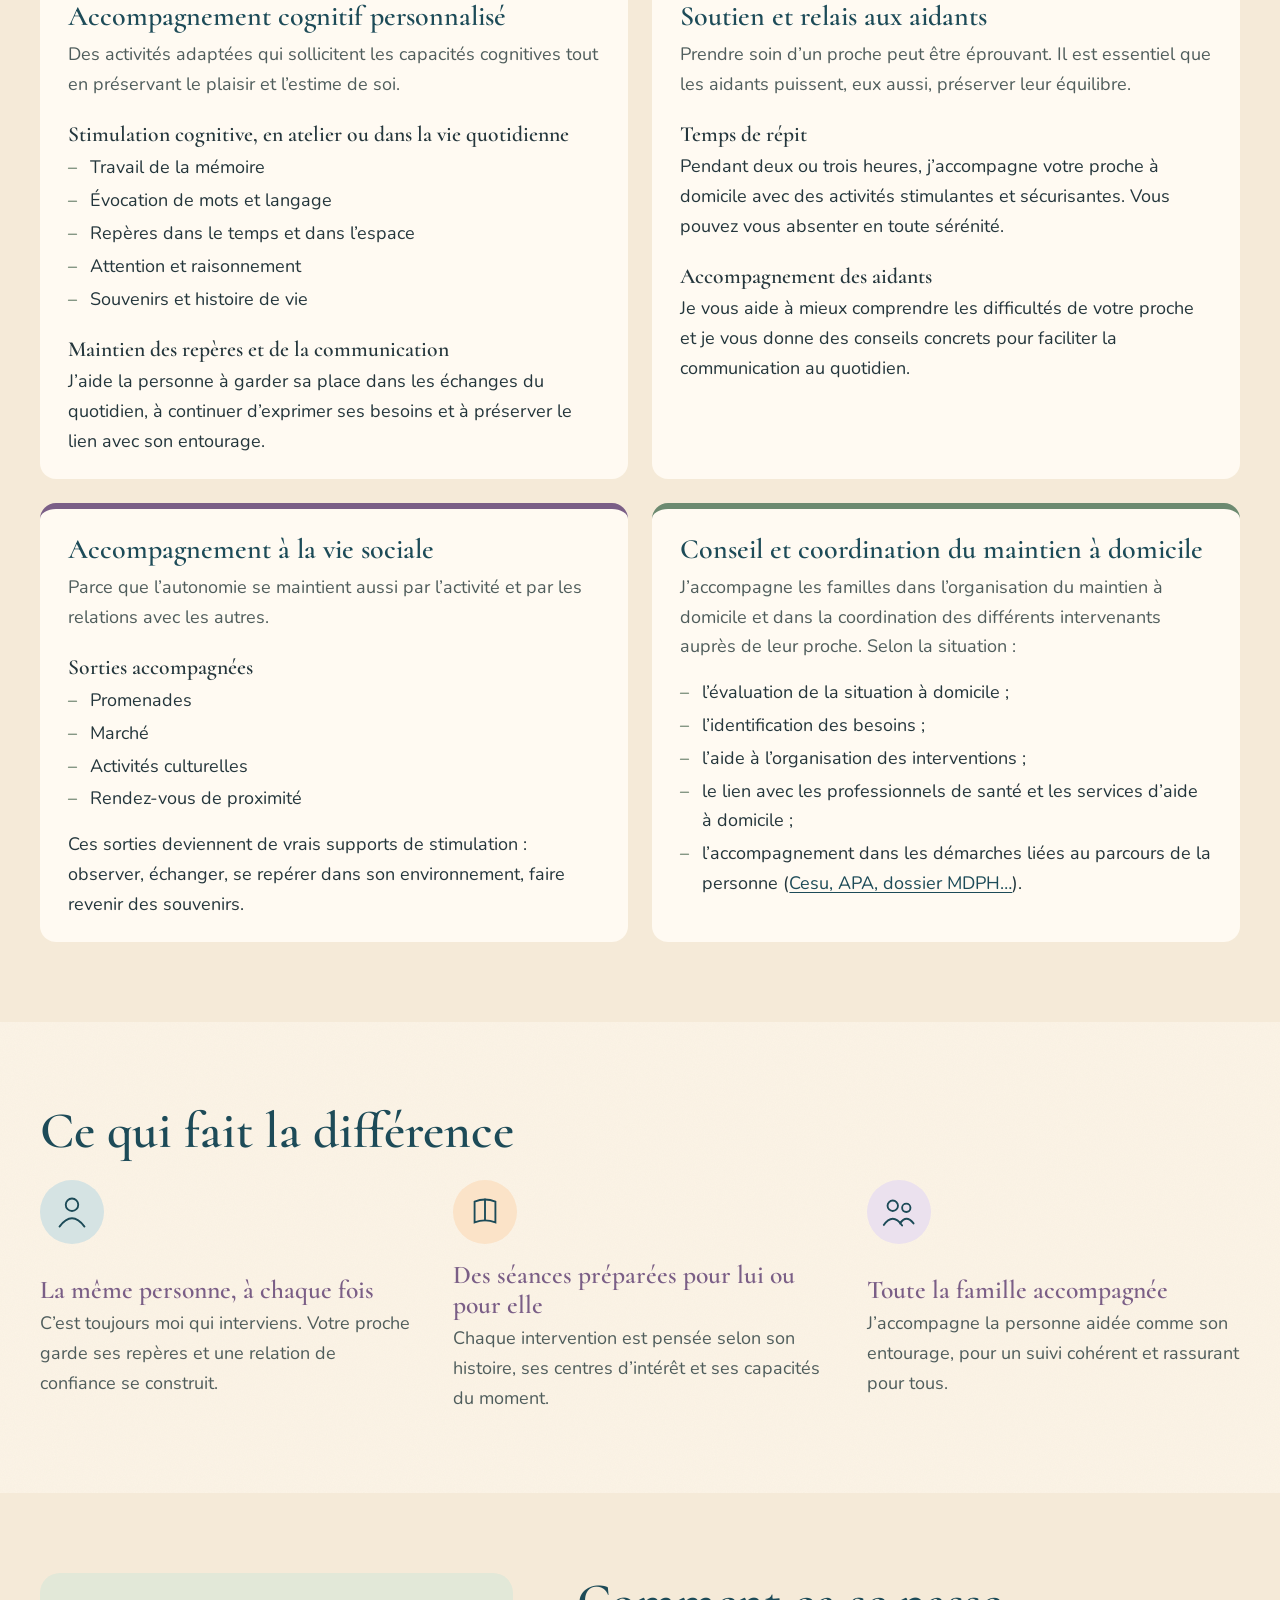
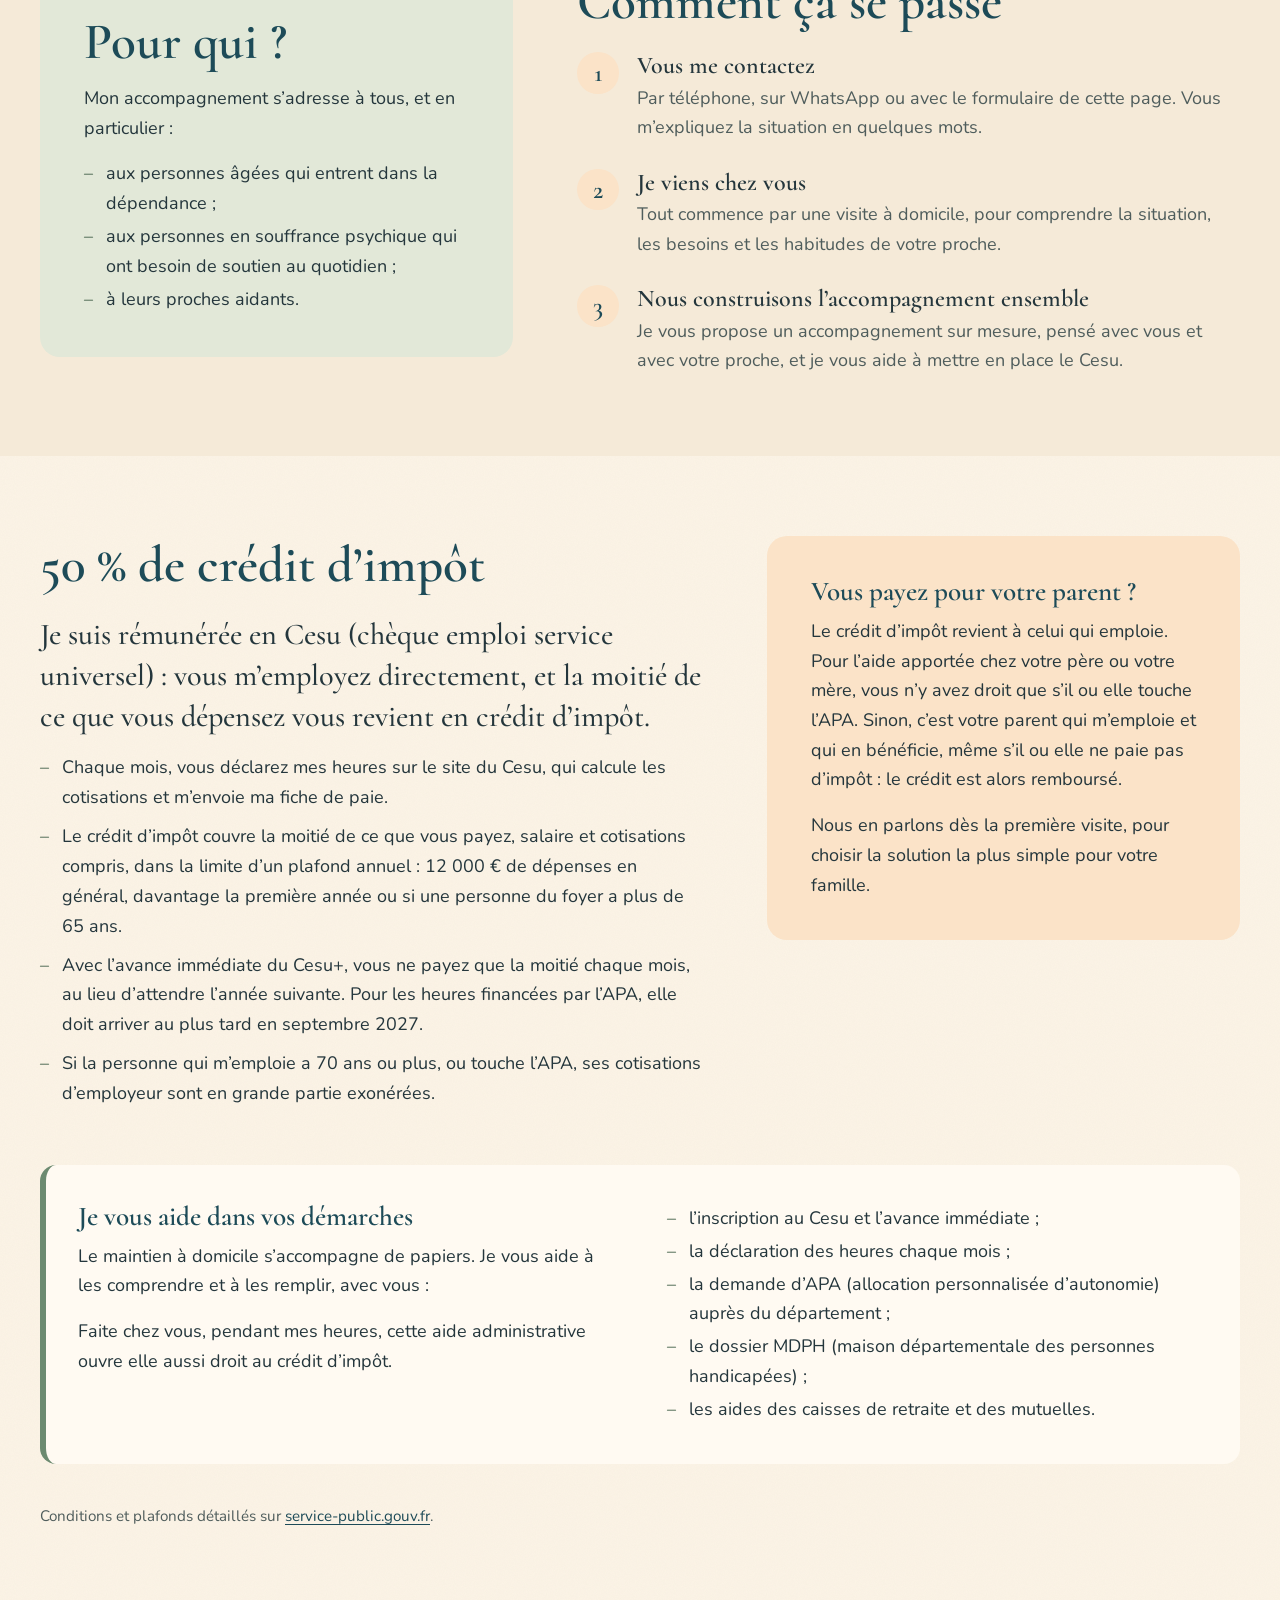
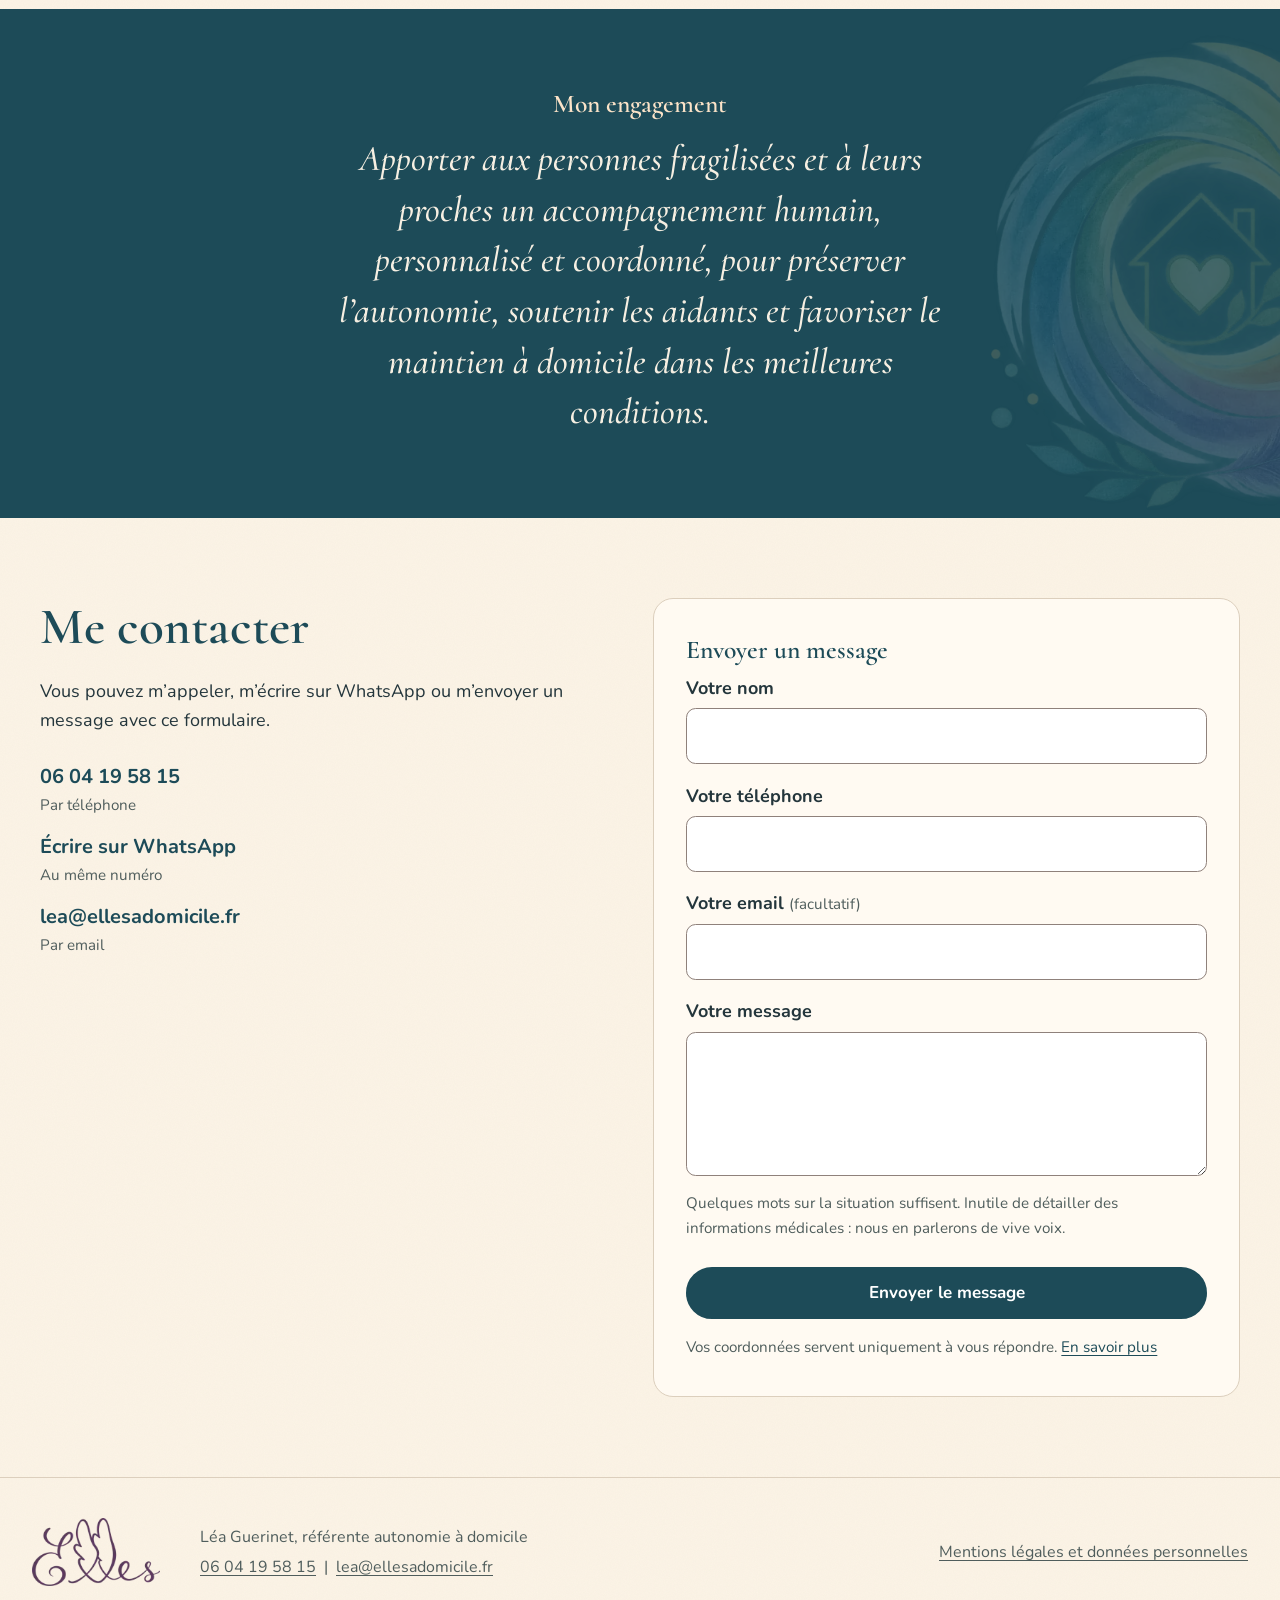
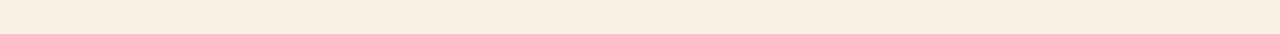
==== commit 8683f9de: "Numéro pro, crédit d'impôt en Cesu et aide aux démarches - numéro pro 06 04 19 58 15 partout (appel," ====
--- a/index.html
+++ b/index.html
@@ -4,7 +4,7 @@
 <meta charset="utf-8">
 <meta name="viewport" content="width=device-width, initial-scale=1">
 <title>Elles à domicile — Léa Guerinet, accompagnement à domicile</title>
-<meta name="description" content="Accompagnement cognitif et social à domicile, répit pour les aidants, sorties accompagnées et coordination du maintien à domicile. Léa Guerinet, référente autonomie à domicile.">
+<meta name="description" content="Accompagnement cognitif et social à domicile, répit pour les aidants, sorties accompagnées et coordination du maintien à domicile. Rémunération en Cesu, avec 50 % de crédit d’impôt. Léa Guerinet, référente autonomie à domicile.">
 <link rel="canonical" href="https://ellesadomicile.fr/">
 <meta property="og:type" content="website">
 <meta property="og:locale" content="fr_FR">
@@ -19,7 +19,7 @@
 <link rel="apple-touch-icon" href="assets/img/apple-touch-icon.png">
 <link rel="preload" href="assets/fonts/cormorant-latin-500-normal.woff2" as="font" type="font/woff2" crossorigin>
 <link rel="preload" href="assets/fonts/nunito-latin-400-normal.woff2" as="font" type="font/woff2" crossorigin>
-<link rel="stylesheet" href="assets/site.css">
+<link rel="stylesheet" href="assets/site.css?v=20261026a">
 </head>
 <body>
 <a class="saut" href="#contenu">Aller au contenu</a>
@@ -47,10 +47,11 @@
     <nav aria-label="Sections de la page">
       <a href="#prestations">Prestations</a>
       <a href="#pour-qui">Pour qui&nbsp;?</a>
-      <a href="#deroulement">Comment ça se passe</a>
+      <a class="nav-large" href="#deroulement">Comment ça se passe</a>
+      <a href="#credit-impot">Crédit d’impôt</a>
       <a href="#contact">Contact</a>
     </nav>
-    <a class="btn btn-petit" href="tel:+33633381034">06 33 38 10 34</a>
+    <a class="btn btn-petit" href="tel:+33604195815">06 04 19 58 15</a>
   </div>
 </header>
 
@@ -75,15 +76,16 @@
       <p class="qui">Léa Guerinet<span>Référente autonomie à domicile</span></p>
       <p class="intro">Un accompagnement sur mesure, chez vous, pour les personnes âgées ou fragilisées et pour leurs proches, adapté à l’histoire, aux besoins et au rythme de chacun.</p>
       <div class="actions">
-        <a class="btn" href="tel:+33633381034">
+        <a class="btn" href="tel:+33604195815">
           <svg viewBox="0 0 24 24" fill="none" stroke="currentColor" stroke-width="2" stroke-linecap="round" stroke-linejoin="round" aria-hidden="true"><path d="M5 4h3l2 5-2.5 1.5a11 11 0 0 0 6 6L15 14l5 2v3a2 2 0 0 1-2 2A16 16 0 0 1 3 6a2 2 0 0 1 2-2"/></svg>
-          Appeler le 06 33 38 10 34
+          Appeler le 06 04 19 58 15
         </a>
-        <a class="btn btn-clair" href="https://wa.me/33633381034">
+        <a class="btn btn-clair" href="https://wa.me/33604195815">
           <svg viewBox="0 0 24 24" fill="none" stroke="currentColor" stroke-width="2" stroke-linecap="round" stroke-linejoin="round" aria-hidden="true"><path d="M4 20l1.4-4.2A8 8 0 1 1 8.4 18.7Z"/></svg>
           Écrire sur WhatsApp
         </a>
       </div>
+      <p class="avantage">Rémunérée en Cesu&nbsp;: <a href="#credit-impot">50&nbsp;% de crédit d’impôt</a> pour votre famille.</p>
     </div>
   </section>
 
@@ -152,7 +154,7 @@
               <li>l’identification des besoins&nbsp;;</li>
               <li>l’aide à l’organisation des interventions&nbsp;;</li>
               <li>le lien avec les professionnels de santé et les services d’aide à domicile&nbsp;;</li>
-              <li>l’accompagnement dans les démarches liées au parcours de la personne.</li>
+              <li>l’accompagnement dans les démarches liées au parcours de la personne (<a href="#demarches">Cesu, APA, dossier MDPH…</a>).</li>
             </ul>
           </div>
         </details>
@@ -219,11 +221,47 @@
           <li>
             <div>
               <h3>Nous construisons l’accompagnement ensemble</h3>
-              <p>Je vous propose un accompagnement sur mesure, pensé avec vous et avec votre proche.</p>
+              <p>Je vous propose un accompagnement sur mesure, pensé avec vous et avec votre proche, et je vous aide à mettre en place le Cesu.</p>
             </div>
           </li>
         </ol>
       </div>
+    </div>
+  </section>
+
+  <section class="bloc credit" id="credit-impot" aria-labelledby="t-credit">
+    <div class="contenu-large credit__grille">
+      <div class="credit__principal">
+        <h2 id="t-credit">50&nbsp;% de crédit d’impôt</h2>
+        <p class="credit__chapo">Je suis rémunérée en Cesu (chèque emploi service universel)&nbsp;: vous m’employez directement, et la moitié de ce que vous dépensez vous revient en crédit d’impôt.</p>
+        <ul class="liste">
+          <li>Chaque mois, vous déclarez mes heures sur le site du Cesu, qui calcule les cotisations et m’envoie ma fiche de paie.</li>
+          <li>Le crédit d’impôt couvre la moitié de ce que vous payez, salaire et cotisations compris, dans la limite d’un plafond annuel&nbsp;: 12&nbsp;000&nbsp;€ de dépenses en général, davantage la première année ou si une personne du foyer a plus de 65&nbsp;ans.</li>
+          <li>Avec l’avance immédiate du Cesu+, vous ne payez que la moitié chaque mois, au lieu d’attendre l’année suivante. Pour les heures financées par l’APA, elle doit arriver au plus tard en septembre 2027.</li>
+          <li>Si la personne qui m’emploie a 70&nbsp;ans ou plus, ou touche l’APA, ses cotisations d’employeur sont en grande partie exonérées.</li>
+        </ul>
+      </div>
+
+      <aside class="encart credit__parent" aria-labelledby="t-parent">
+        <h3 id="t-parent">Vous payez pour votre parent&nbsp;?</h3>
+        <p>Le crédit d’impôt revient à celui qui emploie. Pour l’aide apportée chez votre père ou votre mère, vous n’y avez droit que s’il ou elle touche l’APA. Sinon, c’est votre parent qui m’emploie et qui en bénéficie, même s’il ou elle ne paie pas d’impôt&nbsp;: le crédit est alors remboursé.</p>
+        <p>Nous en parlons dès la première visite, pour choisir la solution la plus simple pour votre famille.</p>
+      </aside>
+
+      <div class="credit__demarches" id="demarches">
+        <h3>Je vous aide dans vos démarches</h3>
+        <p>Le maintien à domicile s’accompagne de papiers. Je vous aide à les comprendre et à les remplir, avec vous&nbsp;:</p>
+        <ul class="liste">
+          <li>l’inscription au Cesu et l’avance immédiate&nbsp;;</li>
+          <li>la déclaration des heures chaque mois&nbsp;;</li>
+          <li>la demande d’APA (allocation personnalisée d’autonomie) auprès du département&nbsp;;</li>
+          <li>le dossier MDPH (maison départementale des personnes handicapées)&nbsp;;</li>
+          <li>les aides des caisses de retraite et des mutuelles.</li>
+        </ul>
+        <p>Faite chez vous, pendant mes heures, cette aide administrative ouvre elle aussi droit au crédit d’impôt.</p>
+      </div>
+
+      <p class="credit__source">Conditions et plafonds détaillés sur <a href="https://www.service-public.gouv.fr/particuliers/vosdroits/F12">service-public.gouv.fr</a>.</p>
     </div>
   </section>
 
@@ -243,8 +281,8 @@
         <h2 id="t-contact">Me contacter</h2>
         <p>Vous pouvez m’appeler, m’écrire sur WhatsApp ou m’envoyer un message avec ce formulaire.</p>
         <ul class="coordonnees">
-          <li><a href="tel:+33633381034">06 33 38 10 34</a><span>Par téléphone</span></li>
-          <li><a href="https://wa.me/33633381034">Écrire sur WhatsApp</a><span>Au même numéro</span></li>
+          <li><a href="tel:+33604195815">06 04 19 58 15</a><span>Par téléphone</span></li>
+          <li><a href="https://wa.me/33604195815">Écrire sur WhatsApp</a><span>Au même numéro</span></li>
           <li><a href="mailto:lea@ellesadomicile.fr">lea@ellesadomicile.fr</a><span>Par email</span></li>
         </ul>
       </div>
@@ -291,17 +329,17 @@
     <img src="assets/img/logo-elles-petit.webp" width="360" height="192" alt="Elles à domicile">
     <div>
       <p>Léa Guerinet, référente autonomie à domicile</p>
-      <p><a href="tel:+33633381034">06 33 38 10 34</a> &nbsp;|&nbsp; <a href="mailto:lea@ellesadomicile.fr">lea@ellesadomicile.fr</a></p>
+      <p><a href="tel:+33604195815">06 04 19 58 15</a> &nbsp;|&nbsp; <a href="mailto:lea@ellesadomicile.fr">lea@ellesadomicile.fr</a></p>
     </div>
     <p><a href="mentions-legales.html">Mentions légales et données personnelles</a></p>
   </div>
 </footer>
 
 <nav class="barre" aria-label="Contact rapide">
-  <a class="btn" href="tel:+33633381034">Appeler</a>
-  <a class="btn btn-clair" href="https://wa.me/33633381034">WhatsApp</a>
+  <a class="btn" href="tel:+33604195815">Appeler</a>
+  <a class="btn btn-clair" href="https://wa.me/33604195815">WhatsApp</a>
 </nav>
 
-<script src="assets/site.js" defer></script>
+<script src="assets/site.js?v=20261026a" defer></script>
 </body>
 </html>
--- a/assets/site.css
+++ b/assets/site.css
@@ -41,6 +41,7 @@
   background-image:url("data:image/svg+xml;utf8,<svg xmlns='http://www.w3.org/2000/svg' width='220' height='220'><filter id='n'><feTurbulence type='fractalNoise' baseFrequency='.9' numOctaves='3' stitchTiles='stitch'/><feColorMatrix values='0 0 0 0 .55  0 0 0 0 .5  0 0 0 0 .45  0 0 0 .07 0'/></filter><rect width='100%' height='100%' filter='url(%23n)'/></svg>");
 }
 img,svg{display:block;max-width:100%}
+img{height:auto} /* jamais d'image déformée, même avec les attributs width/height */
 a{color:var(--petrol);text-underline-offset:.18em;text-decoration-thickness:1px}
 a:hover{color:var(--petrol-d);text-decoration-thickness:2px}
 :focus-visible{outline:3px solid var(--petrol);outline-offset:3px;border-radius:2px}
@@ -101,7 +102,7 @@
 
 /* La roue à l'aquarelle (Higgsfield, d'après l'image que Léa aime) respire doucement */
 .accueil__illu{width:min(88vw,26rem);margin:0 auto}
-.roue{width:100%;height:auto}
+.roue{width:100%;height:auto;aspect-ratio:1}
 
 .qui{font-family:var(--serif);font-weight:600;font-size:1.6rem;color:var(--prune);margin:0}
 .qui span{display:block;font-family:var(--sans);font-weight:400;font-size:1rem;color:var(--muted)}
@@ -152,6 +153,17 @@
 .etapes h3{font-size:1.5rem;color:var(--ink);margin-bottom:.25rem}
 .etapes p{color:var(--muted)}
 
+/* ---------- Crédit d'impôt et démarches ---------- */
+.avantage{margin:1.25rem 0 0;font-weight:700;color:var(--petrol)}
+.credit__grille{display:grid;gap:2.5rem}
+.credit__chapo{font-family:var(--serif);font-size:clamp(1.45rem,1.25rem + .8vw,1.9rem);line-height:1.35;color:var(--ink)}
+.credit__principal .liste li{margin:.6rem 0}
+.credit__parent{background:var(--abricot-l)}
+.credit__parent h3{color:var(--petrol)}
+.credit__demarches{background:var(--blanc);border-left:6px solid var(--sage);border-radius:1rem;padding:1.75rem 1.25rem}
+.credit__demarches h3{color:var(--petrol)}
+.credit__source{font-size:.95rem;color:var(--muted);margin:0}
+
 /* ---------- Engagement : bande pétrole ---------- */
 .engagement{background:var(--petrol);color:#f6efe2;text-align:center}
 .engagement h2{font-size:1.6rem;color:var(--abricot-l);margin-bottom:1rem}
@@ -209,7 +221,7 @@
   .barre{display:none}
   .bloc{padding-block:5rem;padding-inline:2.5rem}
   .encart{padding:2.5rem 2.75rem}
-  .formulaire{padding:2.25rem 2rem}
+  .formulaire,.credit__demarches{padding:2.25rem 2rem}
   .prestations{grid-template-columns:1fr 1fr;gap:1.5rem}
   .atouts{grid-template-columns:repeat(3,1fr);gap:2.5rem}
   .atout{grid-template-columns:1fr;gap:1rem}
@@ -218,8 +230,9 @@
   .navigation{display:block;position:sticky;top:0;z-index:20;background:rgba(252,244,230,.94);border-bottom:1px solid var(--rule);backdrop-filter:blur(6px)}
   .navigation__dedans{max-width:var(--large);margin:0 auto;padding:.6rem 2.5rem;display:flex;align-items:center;gap:2rem}
   .navigation__marque img{width:6.5rem;height:auto}
-  .navigation nav{display:flex;gap:1.75rem;margin-left:auto}
-  .navigation nav a{color:var(--ink);text-decoration:none;font-weight:600;font-size:1rem}
+  .navigation nav{display:flex;gap:1.25rem;margin-left:auto}
+  .navigation nav a{color:var(--ink);text-decoration:none;font-weight:600;font-size:1rem;white-space:nowrap}
+  .navigation .nav-large{display:none} /* sur tablette, cinq liens ne tiennent pas sur une ligne */
   .navigation nav a:hover{color:var(--petrol);text-decoration:underline}
 
   /* Sur grand écran, les prestations restent ouvertes : pas d'accordéon */
@@ -247,11 +260,18 @@
   .accroche{margin-left:0}
   .intro{margin-left:0}
   .actions{justify-content:flex-start}
+  .navigation nav{gap:1.75rem}
+  .navigation .nav-large{display:inline}
   .accueil__illu{width:min(44vw,40rem);align-self:center;justify-self:center}
 
   .approche__grille{display:grid;grid-template-columns:1fr 1.6fr;column-gap:5rem;align-items:start}
   .approche__grille h2{grid-row:span 2}
   .public-etapes{grid-template-columns:5fr 7fr;gap:4rem;align-items:start}
+  .credit__grille{grid-template-columns:7fr 5fr;column-gap:4rem;align-items:start}
+  /* démarches sur toute la largeur : texte à gauche, liste à droite */
+  .credit__demarches{grid-column:1 / -1;display:grid;grid-template-columns:1fr 1fr;grid-template-rows:auto auto 1fr;column-gap:3rem;align-items:start}
+  .credit__demarches .liste{grid-column:2;grid-row:1 / span 3;margin:0}
+  .credit__source{grid-column:1 / -1}
   .contact-grille{grid-template-columns:1fr 1.1fr;gap:5rem;align-items:start}
   .pied{text-align:left}
   .pied__dedans{grid-template-columns:auto 1fr auto;align-items:center;justify-items:start;gap:2.5rem}
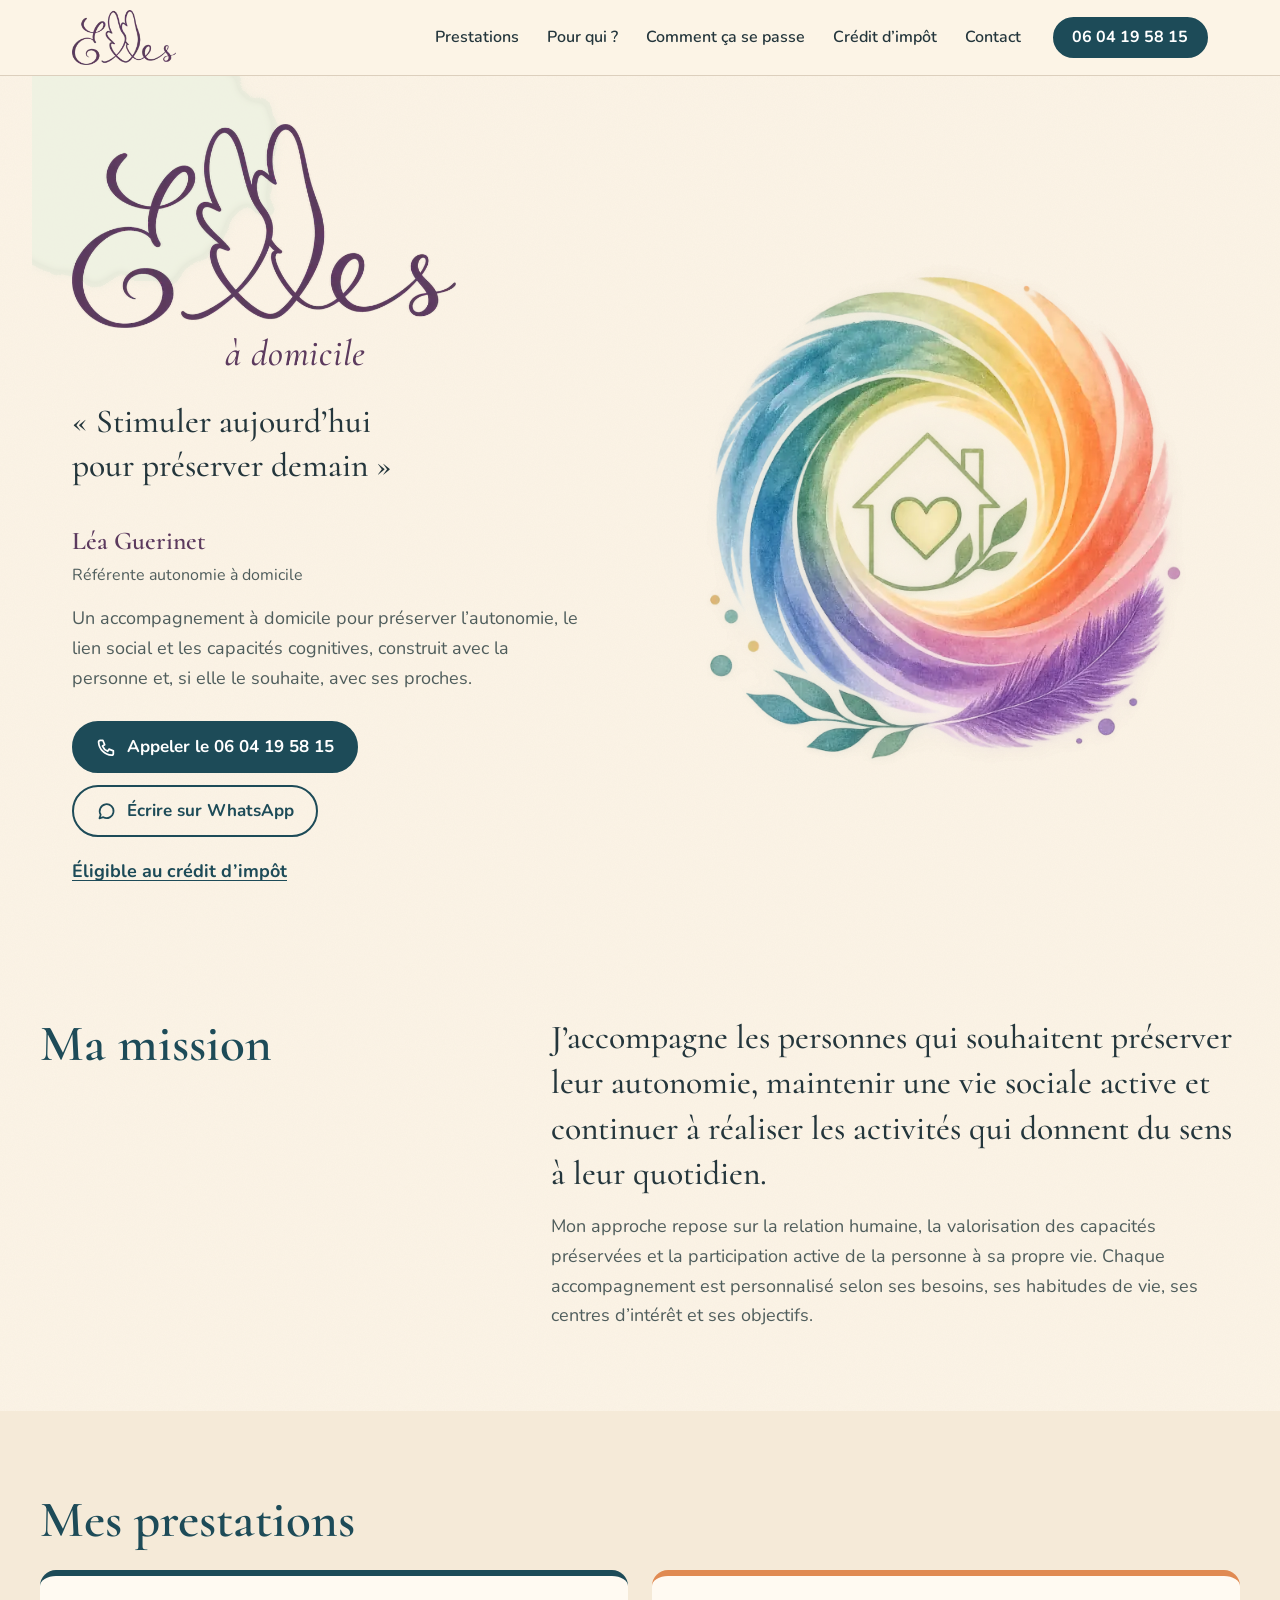
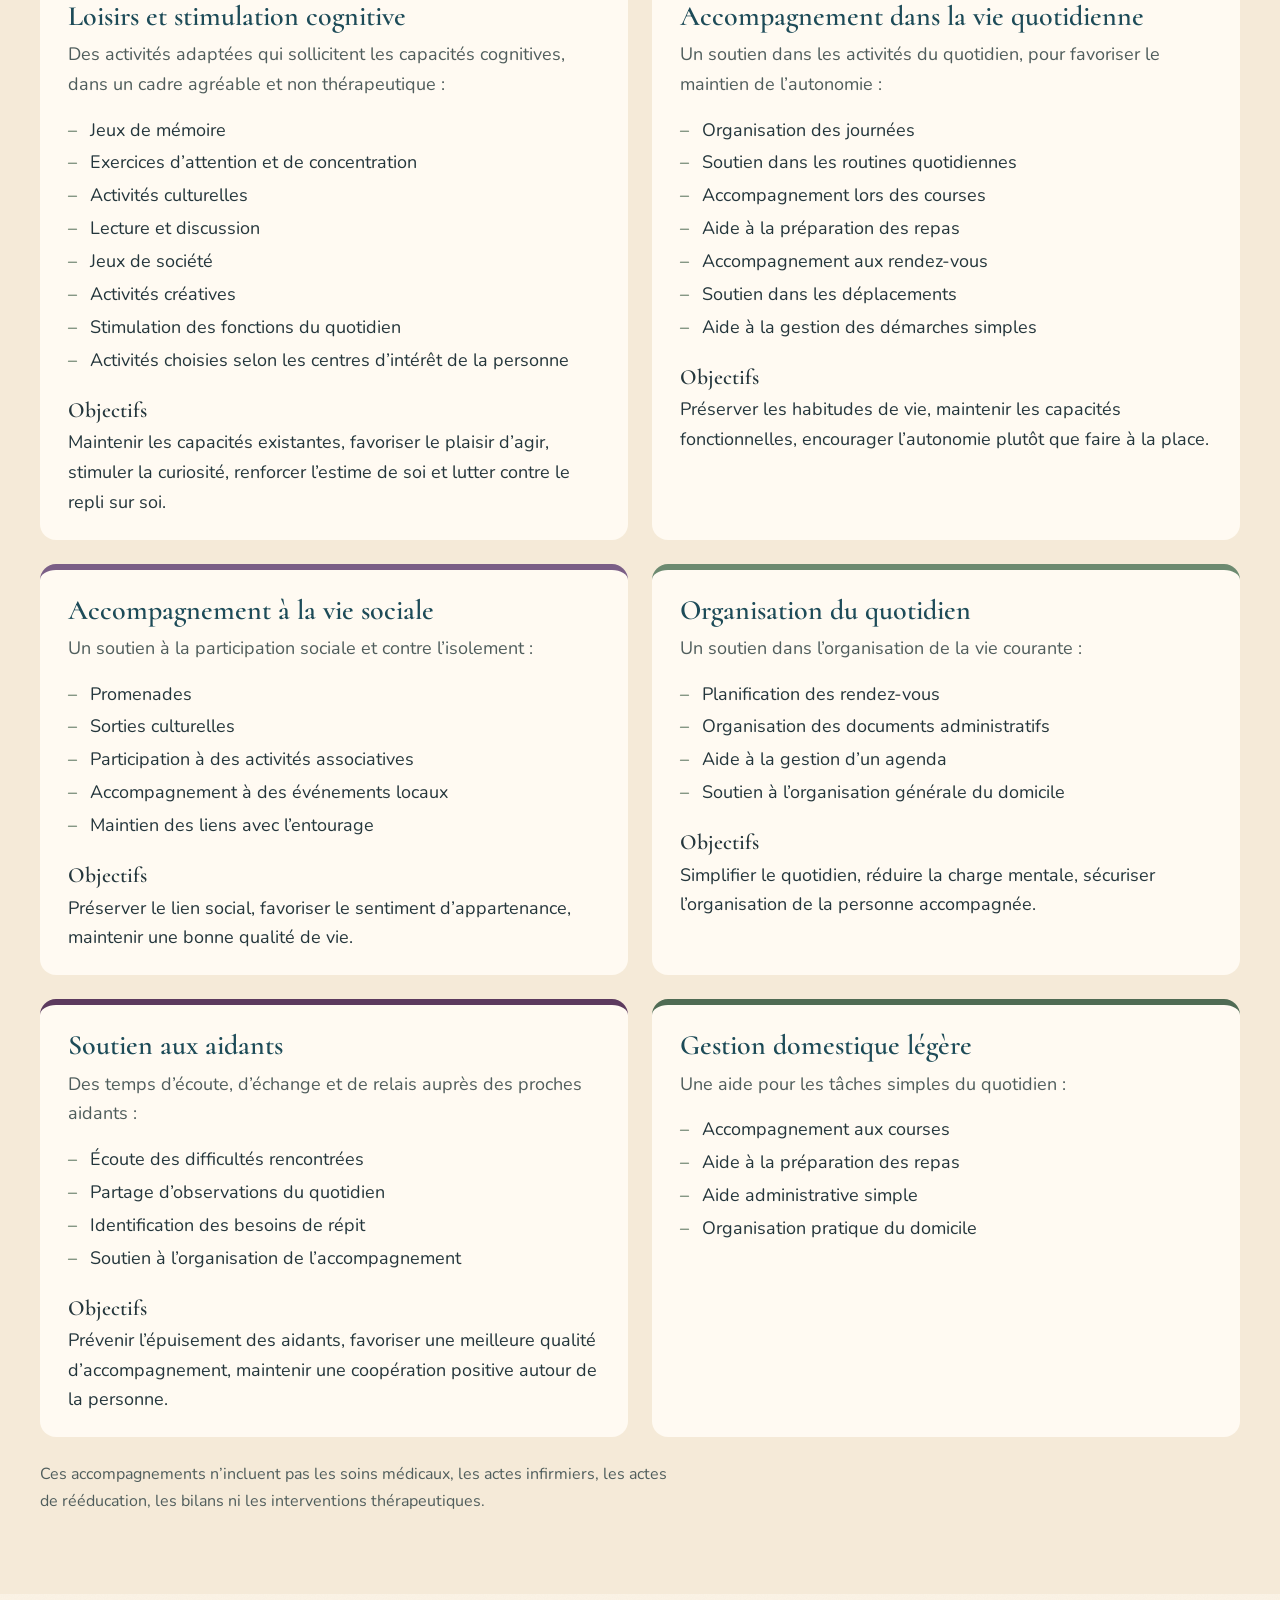
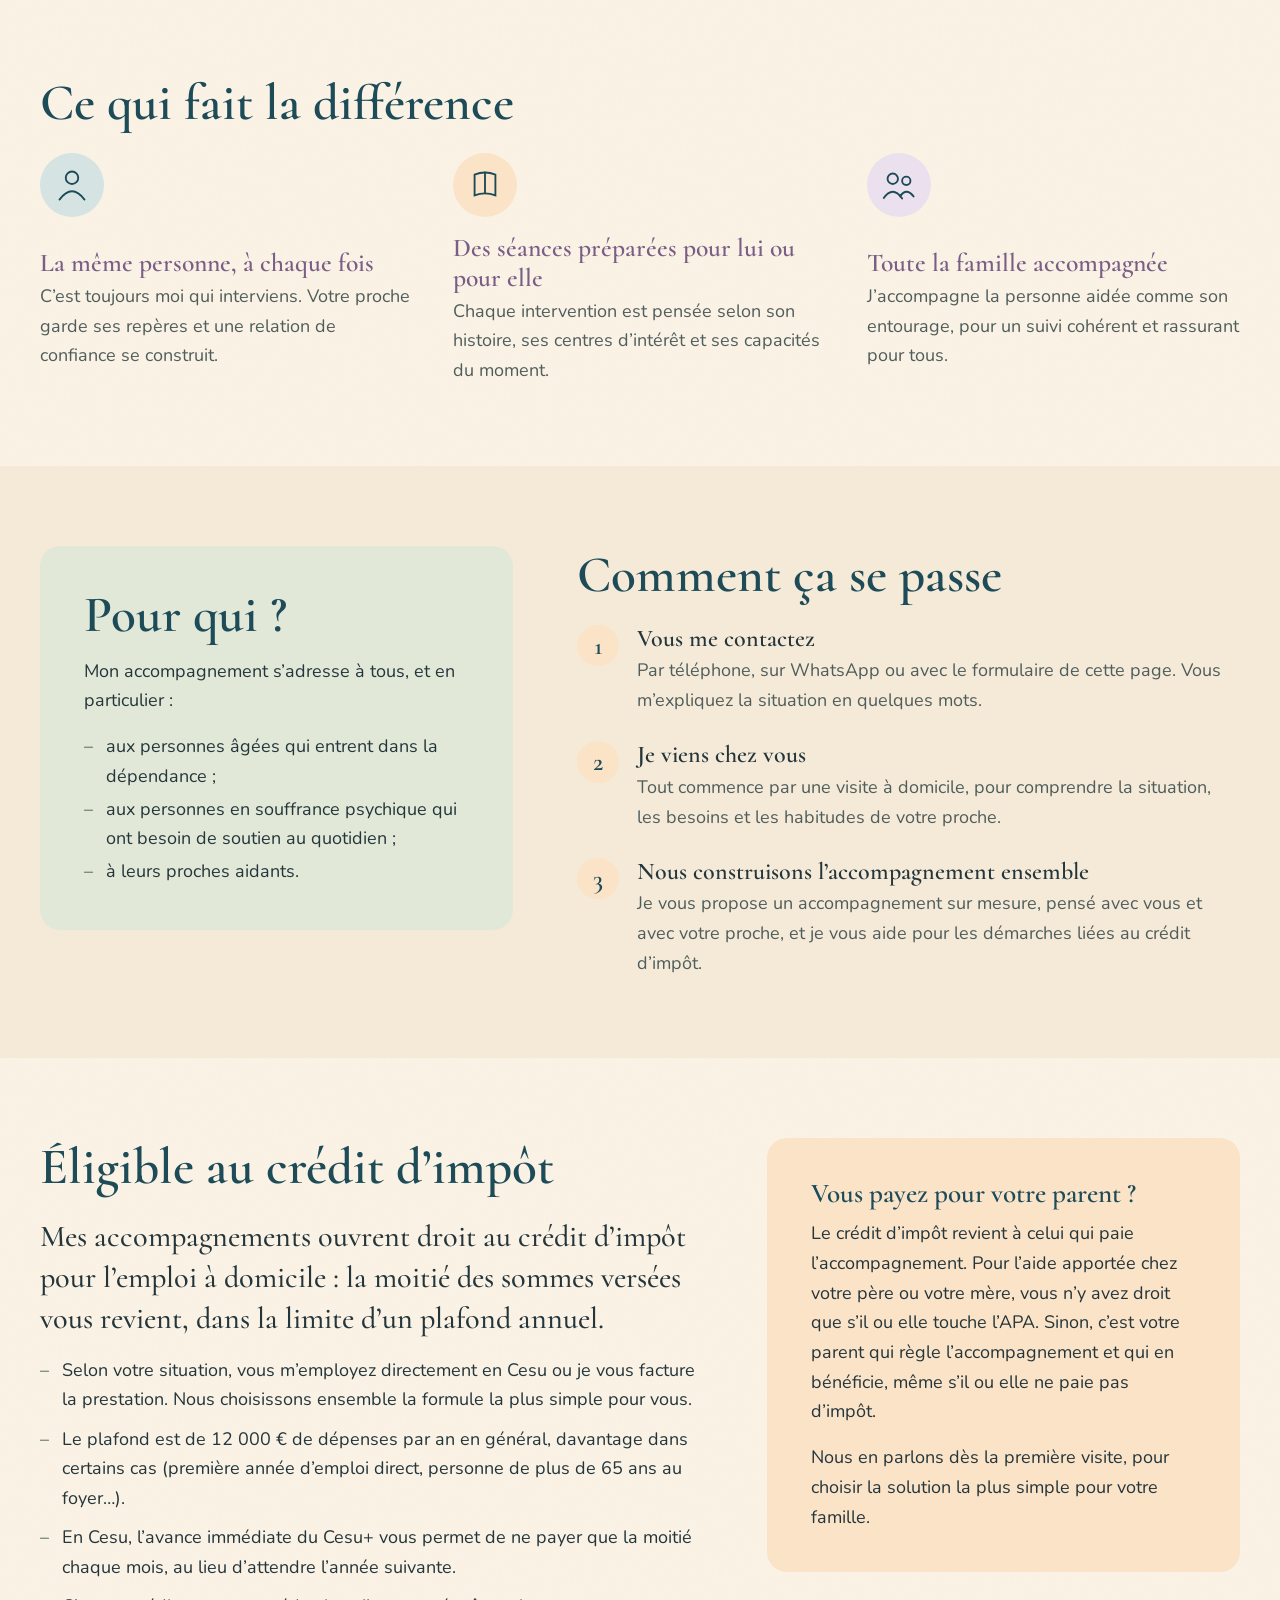
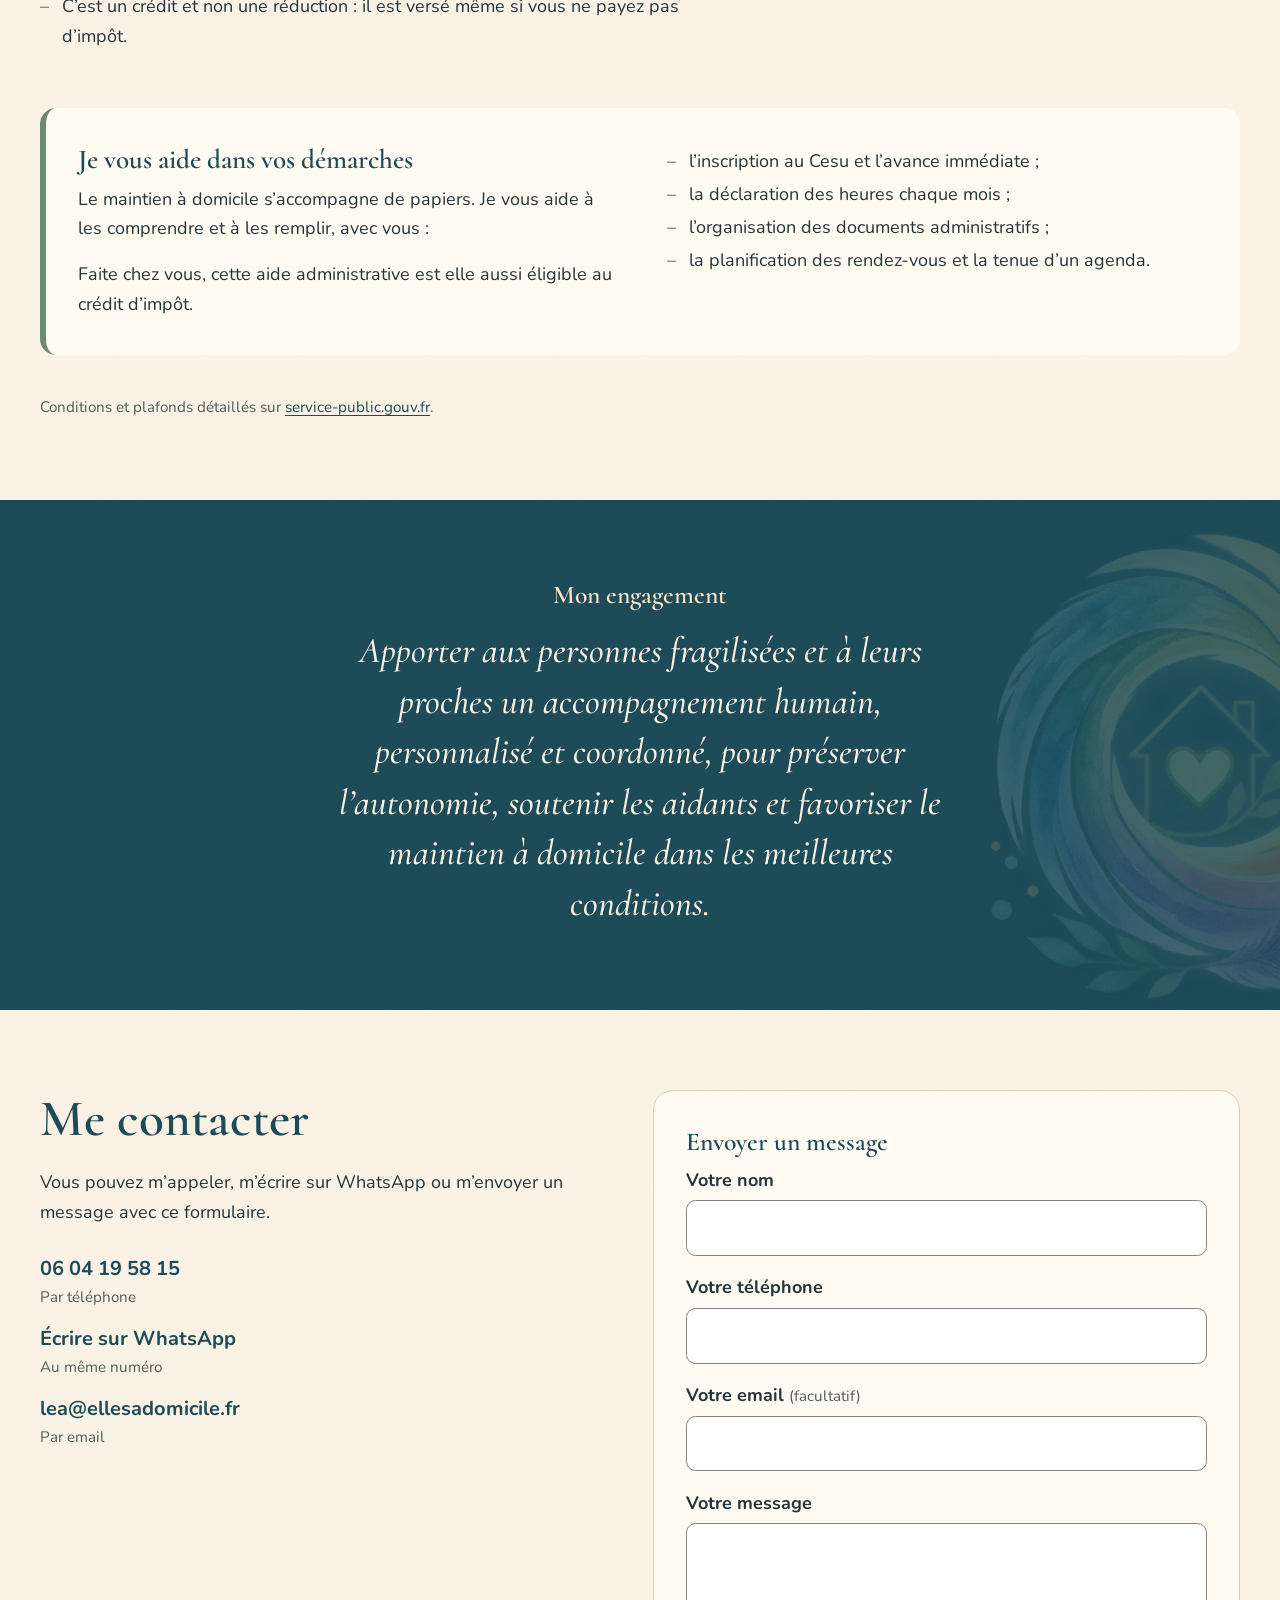
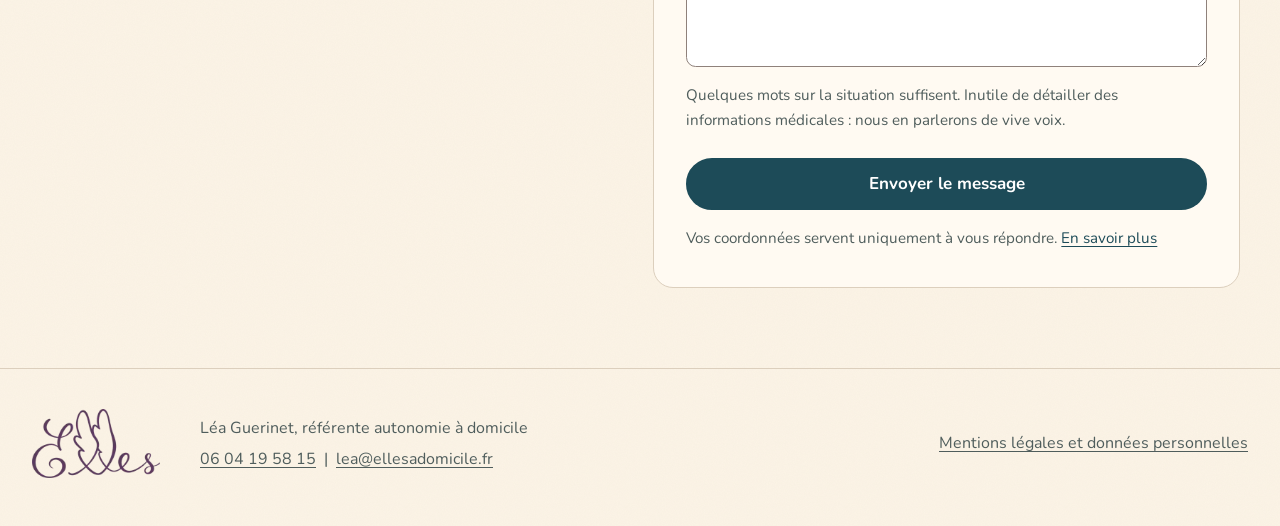
==== commit 8e630ca4: "Nouvelle offre de service de Léa et « éligible au crédit d'impôt » - six prestations reprises de son" ====
--- a/index.html
+++ b/index.html
@@ -4,7 +4,7 @@
 <meta charset="utf-8">
 <meta name="viewport" content="width=device-width, initial-scale=1">
 <title>Elles à domicile — Léa Guerinet, accompagnement à domicile</title>
-<meta name="description" content="Accompagnement cognitif et social à domicile, répit pour les aidants, sorties accompagnées et coordination du maintien à domicile. Rémunération en Cesu, avec 50 % de crédit d’impôt. Léa Guerinet, référente autonomie à domicile.">
+<meta name="description" content="Accompagnement à domicile pour préserver l’autonomie, le lien social et les capacités cognitives : loisirs et stimulation, vie quotidienne, vie sociale, soutien aux aidants. Éligible au crédit d’impôt. Léa Guerinet, référente autonomie à domicile.">
 <link rel="canonical" href="https://ellesadomicile.fr/">
 <meta property="og:type" content="website">
 <meta property="og:locale" content="fr_FR">
@@ -19,7 +19,7 @@
 <link rel="apple-touch-icon" href="assets/img/apple-touch-icon.png">
 <link rel="preload" href="assets/fonts/cormorant-latin-500-normal.woff2" as="font" type="font/woff2" crossorigin>
 <link rel="preload" href="assets/fonts/nunito-latin-400-normal.woff2" as="font" type="font/woff2" crossorigin>
-<link rel="stylesheet" href="assets/site.css?v=20261026a">
+<link rel="stylesheet" href="assets/site.css?v=20261102a">
 </head>
 <body>
 <a class="saut" href="#contenu">Aller au contenu</a>
@@ -74,7 +74,7 @@
 
     <div class="accueil__texte">
       <p class="qui">Léa Guerinet<span>Référente autonomie à domicile</span></p>
-      <p class="intro">Un accompagnement sur mesure, chez vous, pour les personnes âgées ou fragilisées et pour leurs proches, adapté à l’histoire, aux besoins et au rythme de chacun.</p>
+      <p class="intro">Un accompagnement à domicile pour préserver l’autonomie, le lien social et les capacités cognitives, construit avec la personne et, si elle le souhaite, avec ses proches.</p>
       <div class="actions">
         <a class="btn" href="tel:+33604195815">
           <svg viewBox="0 0 24 24" fill="none" stroke="currentColor" stroke-width="2" stroke-linecap="round" stroke-linejoin="round" aria-hidden="true"><path d="M5 4h3l2 5-2.5 1.5a11 11 0 0 0 6 6L15 14l5 2v3a2 2 0 0 1-2 2A16 16 0 0 1 3 6a2 2 0 0 1 2-2"/></svg>
@@ -85,15 +85,15 @@
           Écrire sur WhatsApp
         </a>
       </div>
-      <p class="avantage">Rémunérée en Cesu&nbsp;: <a href="#credit-impot">50&nbsp;% de crédit d’impôt</a> pour votre famille.</p>
+      <p class="avantage"><a href="#credit-impot">Éligible au crédit d’impôt</a></p>
     </div>
   </section>
 
   <section class="bloc approche" aria-labelledby="t-approche">
     <div class="contenu-large approche__grille">
-      <h2 id="t-approche">Mon approche</h2>
-      <p class="approche__phrase">Le maintien à domicile ne consiste pas seulement à répondre à des besoins pratiques. Il s’agit aussi de préserver les capacités, les repères, les liens sociaux et la qualité de vie de la personne accompagnée.</p>
-      <p class="approche__suite">J’interviens comme une personne ressource auprès de votre proche et de vous-même, avec un accompagnement sur mesure, adapté à son histoire, à ses besoins et à son rythme.</p>
+      <h2 id="t-approche">Ma mission</h2>
+      <p class="approche__phrase">J’accompagne les personnes qui souhaitent préserver leur autonomie, maintenir une vie sociale active et continuer à réaliser les activités qui donnent du sens à leur quotidien.</p>
+      <p class="approche__suite">Mon approche repose sur la relation humaine, la valorisation des capacités préservées et la participation active de la personne à sa propre vie. Chaque accompagnement est personnalisé selon ses besoins, ses habitudes de vie, ses centres d’intérêt et ses objectifs.</p>
     </div>
   </section>
 
@@ -103,63 +103,103 @@
       <div class="prestations">
 
         <details class="prestation" style="--accent:var(--petrol)" open>
-          <summary><h3>Accompagnement cognitif personnalisé</h3></summary>
-          <div class="prestation__corps">
-            <p class="prestation__chapo">Des activités adaptées qui sollicitent les capacités cognitives tout en préservant le plaisir et l’estime de soi.</p>
-            <h4>Stimulation cognitive, en atelier ou dans la vie quotidienne</h4>
-            <ul class="liste">
-              <li>Travail de la mémoire</li>
-              <li>Évocation de mots et langage</li>
-              <li>Repères dans le temps et dans l’espace</li>
-              <li>Attention et raisonnement</li>
-              <li>Souvenirs et histoire de vie</li>
-            </ul>
-            <h4>Maintien des repères et de la communication</h4>
-            <p>J’aide la personne à garder sa place dans les échanges du quotidien, à continuer d’exprimer ses besoins et à préserver le lien avec son entourage.</p>
+          <summary><h3>Loisirs et stimulation cognitive</h3></summary>
+          <div class="prestation__corps">
+            <p class="prestation__chapo">Des activités adaptées qui sollicitent les capacités cognitives, dans un cadre agréable et non thérapeutique&nbsp;:</p>
+            <ul class="liste">
+              <li>Jeux de mémoire</li>
+              <li>Exercices d’attention et de concentration</li>
+              <li>Activités culturelles</li>
+              <li>Lecture et discussion</li>
+              <li>Jeux de société</li>
+              <li>Activités créatives</li>
+              <li>Stimulation des fonctions du quotidien</li>
+              <li>Activités choisies selon les centres d’intérêt de la personne</li>
+            </ul>
+            <h4>Objectifs</h4>
+            <p>Maintenir les capacités existantes, favoriser le plaisir d’agir, stimuler la curiosité, renforcer l’estime de soi et lutter contre le repli sur soi.</p>
           </div>
         </details>
 
         <details class="prestation" style="--accent:var(--abricot)" open>
-          <summary><h3>Soutien et relais aux aidants</h3></summary>
-          <div class="prestation__corps">
-            <p class="prestation__chapo">Prendre soin d’un proche peut être éprouvant. Il est essentiel que les aidants puissent, eux aussi, préserver leur équilibre.</p>
-            <h4>Temps de répit</h4>
-            <p>Pendant deux ou trois heures, j’accompagne votre proche à domicile avec des activités stimulantes et sécurisantes. Vous pouvez vous absenter en toute sérénité.</p>
-            <h4>Accompagnement des aidants</h4>
-            <p>Je vous aide à mieux comprendre les difficultés de votre proche et je vous donne des conseils concrets pour faciliter la communication au quotidien.</p>
+          <summary><h3>Accompagnement dans la vie quotidienne</h3></summary>
+          <div class="prestation__corps">
+            <p class="prestation__chapo">Un soutien dans les activités du quotidien, pour favoriser le maintien de l’autonomie&nbsp;:</p>
+            <ul class="liste">
+              <li>Organisation des journées</li>
+              <li>Soutien dans les routines quotidiennes</li>
+              <li>Accompagnement lors des courses</li>
+              <li>Aide à la préparation des repas</li>
+              <li>Accompagnement aux rendez-vous</li>
+              <li>Soutien dans les déplacements</li>
+              <li>Aide à la gestion des démarches simples</li>
+            </ul>
+            <h4>Objectifs</h4>
+            <p>Préserver les habitudes de vie, maintenir les capacités fonctionnelles, encourager l’autonomie plutôt que faire à la place.</p>
           </div>
         </details>
 
         <details class="prestation" style="--accent:var(--lavande)" open>
           <summary><h3>Accompagnement à la vie sociale</h3></summary>
           <div class="prestation__corps">
-            <p class="prestation__chapo">Parce que l’autonomie se maintient aussi par l’activité et par les relations avec les autres.</p>
-            <h4>Sorties accompagnées</h4>
+            <p class="prestation__chapo">Un soutien à la participation sociale et contre l’isolement&nbsp;:</p>
             <ul class="liste">
               <li>Promenades</li>
-              <li>Marché</li>
-              <li>Activités culturelles</li>
-              <li>Rendez-vous de proximité</li>
-            </ul>
-            <p>Ces sorties deviennent de vrais supports de stimulation&nbsp;: observer, échanger, se repérer dans son environnement, faire revenir des souvenirs.</p>
+              <li>Sorties culturelles</li>
+              <li>Participation à des activités associatives</li>
+              <li>Accompagnement à des événements locaux</li>
+              <li>Maintien des liens avec l’entourage</li>
+            </ul>
+            <h4>Objectifs</h4>
+            <p>Préserver le lien social, favoriser le sentiment d’appartenance, maintenir une bonne qualité de vie.</p>
           </div>
         </details>
 
         <details class="prestation" style="--accent:var(--sage)" open>
-          <summary><h3>Conseil et coordination du maintien à domicile</h3></summary>
-          <div class="prestation__corps">
-            <p class="prestation__chapo">J’accompagne les familles dans l’organisation du maintien à domicile et dans la coordination des différents intervenants auprès de leur proche. Selon la situation&nbsp;:</p>
-            <ul class="liste">
-              <li>l’évaluation de la situation à domicile&nbsp;;</li>
-              <li>l’identification des besoins&nbsp;;</li>
-              <li>l’aide à l’organisation des interventions&nbsp;;</li>
-              <li>le lien avec les professionnels de santé et les services d’aide à domicile&nbsp;;</li>
-              <li>l’accompagnement dans les démarches liées au parcours de la personne (<a href="#demarches">Cesu, APA, dossier MDPH…</a>).</li>
-            </ul>
-          </div>
-        </details>
-
-      </div>
+          <summary><h3>Organisation du quotidien</h3></summary>
+          <div class="prestation__corps">
+            <p class="prestation__chapo">Un soutien dans l’organisation de la vie courante&nbsp;:</p>
+            <ul class="liste">
+              <li>Planification des rendez-vous</li>
+              <li>Organisation des documents administratifs</li>
+              <li>Aide à la gestion d’un agenda</li>
+              <li>Soutien à l’organisation générale du domicile</li>
+            </ul>
+            <h4>Objectifs</h4>
+            <p>Simplifier le quotidien, réduire la charge mentale, sécuriser l’organisation de la personne accompagnée.</p>
+          </div>
+        </details>
+
+        <details class="prestation" style="--accent:var(--prune)" open>
+          <summary><h3>Soutien aux aidants</h3></summary>
+          <div class="prestation__corps">
+            <p class="prestation__chapo">Des temps d’écoute, d’échange et de relais auprès des proches aidants&nbsp;:</p>
+            <ul class="liste">
+              <li>Écoute des difficultés rencontrées</li>
+              <li>Partage d’observations du quotidien</li>
+              <li>Identification des besoins de répit</li>
+              <li>Soutien à l’organisation de l’accompagnement</li>
+            </ul>
+            <h4>Objectifs</h4>
+            <p>Prévenir l’épuisement des aidants, favoriser une meilleure qualité d’accompagnement, maintenir une coopération positive autour de la personne.</p>
+          </div>
+        </details>
+
+        <details class="prestation" style="--accent:var(--sage-d)" open>
+          <summary><h3>Gestion domestique légère</h3></summary>
+          <div class="prestation__corps">
+            <p class="prestation__chapo">Une aide pour les tâches simples du quotidien&nbsp;:</p>
+            <ul class="liste">
+              <li>Accompagnement aux courses</li>
+              <li>Aide à la préparation des repas</li>
+              <li>Aide administrative simple</li>
+              <li>Organisation pratique du domicile</li>
+            </ul>
+          </div>
+        </details>
+
+      </div>
+      <p class="prestations__limite">Ces accompagnements n’incluent pas les soins médicaux, les actes infirmiers, les actes de rééducation, les bilans ni les interventions thérapeutiques.</p>
     </div>
   </section>
 
@@ -221,7 +261,7 @@
           <li>
             <div>
               <h3>Nous construisons l’accompagnement ensemble</h3>
-              <p>Je vous propose un accompagnement sur mesure, pensé avec vous et avec votre proche, et je vous aide à mettre en place le Cesu.</p>
+              <p>Je vous propose un accompagnement sur mesure, pensé avec vous et avec votre proche, et je vous aide pour les démarches liées au crédit d’impôt.</p>
             </div>
           </li>
         </ol>
@@ -232,19 +272,19 @@
   <section class="bloc credit" id="credit-impot" aria-labelledby="t-credit">
     <div class="contenu-large credit__grille">
       <div class="credit__principal">
-        <h2 id="t-credit">50&nbsp;% de crédit d’impôt</h2>
-        <p class="credit__chapo">Je suis rémunérée en Cesu (chèque emploi service universel)&nbsp;: vous m’employez directement, et la moitié de ce que vous dépensez vous revient en crédit d’impôt.</p>
+        <h2 id="t-credit">Éligible au crédit d’impôt</h2>
+        <p class="credit__chapo">Mes accompagnements ouvrent droit au crédit d’impôt pour l’emploi à domicile&nbsp;: la moitié des sommes versées vous revient, dans la limite d’un plafond annuel.</p>
         <ul class="liste">
-          <li>Chaque mois, vous déclarez mes heures sur le site du Cesu, qui calcule les cotisations et m’envoie ma fiche de paie.</li>
-          <li>Le crédit d’impôt couvre la moitié de ce que vous payez, salaire et cotisations compris, dans la limite d’un plafond annuel&nbsp;: 12&nbsp;000&nbsp;€ de dépenses en général, davantage la première année ou si une personne du foyer a plus de 65&nbsp;ans.</li>
-          <li>Avec l’avance immédiate du Cesu+, vous ne payez que la moitié chaque mois, au lieu d’attendre l’année suivante. Pour les heures financées par l’APA, elle doit arriver au plus tard en septembre 2027.</li>
-          <li>Si la personne qui m’emploie a 70&nbsp;ans ou plus, ou touche l’APA, ses cotisations d’employeur sont en grande partie exonérées.</li>
+          <li>Selon votre situation, vous m’employez directement en Cesu ou je vous facture la prestation. Nous choisissons ensemble la formule la plus simple pour vous.</li>
+          <li>Le plafond est de 12&nbsp;000&nbsp;€ de dépenses par an en général, davantage dans certains cas (première année d’emploi direct, personne de plus de 65&nbsp;ans au foyer…).</li>
+          <li>En Cesu, l’avance immédiate du Cesu+ vous permet de ne payer que la moitié chaque mois, au lieu d’attendre l’année suivante.</li>
+          <li>C’est un crédit et non une réduction&nbsp;: il est versé même si vous ne payez pas d’impôt.</li>
         </ul>
       </div>
 
       <aside class="encart credit__parent" aria-labelledby="t-parent">
         <h3 id="t-parent">Vous payez pour votre parent&nbsp;?</h3>
-        <p>Le crédit d’impôt revient à celui qui emploie. Pour l’aide apportée chez votre père ou votre mère, vous n’y avez droit que s’il ou elle touche l’APA. Sinon, c’est votre parent qui m’emploie et qui en bénéficie, même s’il ou elle ne paie pas d’impôt&nbsp;: le crédit est alors remboursé.</p>
+        <p>Le crédit d’impôt revient à celui qui paie l’accompagnement. Pour l’aide apportée chez votre père ou votre mère, vous n’y avez droit que s’il ou elle touche l’APA. Sinon, c’est votre parent qui règle l’accompagnement et qui en bénéficie, même s’il ou elle ne paie pas d’impôt.</p>
         <p>Nous en parlons dès la première visite, pour choisir la solution la plus simple pour votre famille.</p>
       </aside>
 
@@ -254,11 +294,10 @@
         <ul class="liste">
           <li>l’inscription au Cesu et l’avance immédiate&nbsp;;</li>
           <li>la déclaration des heures chaque mois&nbsp;;</li>
-          <li>la demande d’APA (allocation personnalisée d’autonomie) auprès du département&nbsp;;</li>
-          <li>le dossier MDPH (maison départementale des personnes handicapées)&nbsp;;</li>
-          <li>les aides des caisses de retraite et des mutuelles.</li>
+          <li>l’organisation des documents administratifs&nbsp;;</li>
+          <li>la planification des rendez-vous et la tenue d’un agenda.</li>
         </ul>
-        <p>Faite chez vous, pendant mes heures, cette aide administrative ouvre elle aussi droit au crédit d’impôt.</p>
+        <p>Faite chez vous, cette aide administrative est elle aussi éligible au crédit d’impôt.</p>
       </div>
 
       <p class="credit__source">Conditions et plafonds détaillés sur <a href="https://www.service-public.gouv.fr/particuliers/vosdroits/F12">service-public.gouv.fr</a>.</p>
@@ -340,6 +379,6 @@
   <a class="btn btn-clair" href="https://wa.me/33604195815">WhatsApp</a>
 </nav>
 
-<script src="assets/site.js?v=20261026a" defer></script>
+<script src="assets/site.js?v=20261102a" defer></script>
 </body>
 </html>
--- a/assets/site.css
+++ b/assets/site.css
@@ -131,6 +131,7 @@
 .liste{list-style:none;padding:0;margin:.4rem 0 1rem}
 .liste li{padding-left:1.4rem;position:relative;margin:.2rem 0}
 .liste li::before{content:"–";position:absolute;left:0;color:var(--sage-d)}
+.prestations__limite{margin:1.5rem 0 0;font-size:1rem;color:var(--muted);max-width:var(--mesure)}
 
 /* ---------- Différence ---------- */
 .atouts{display:grid;gap:2rem;margin-top:.5rem}
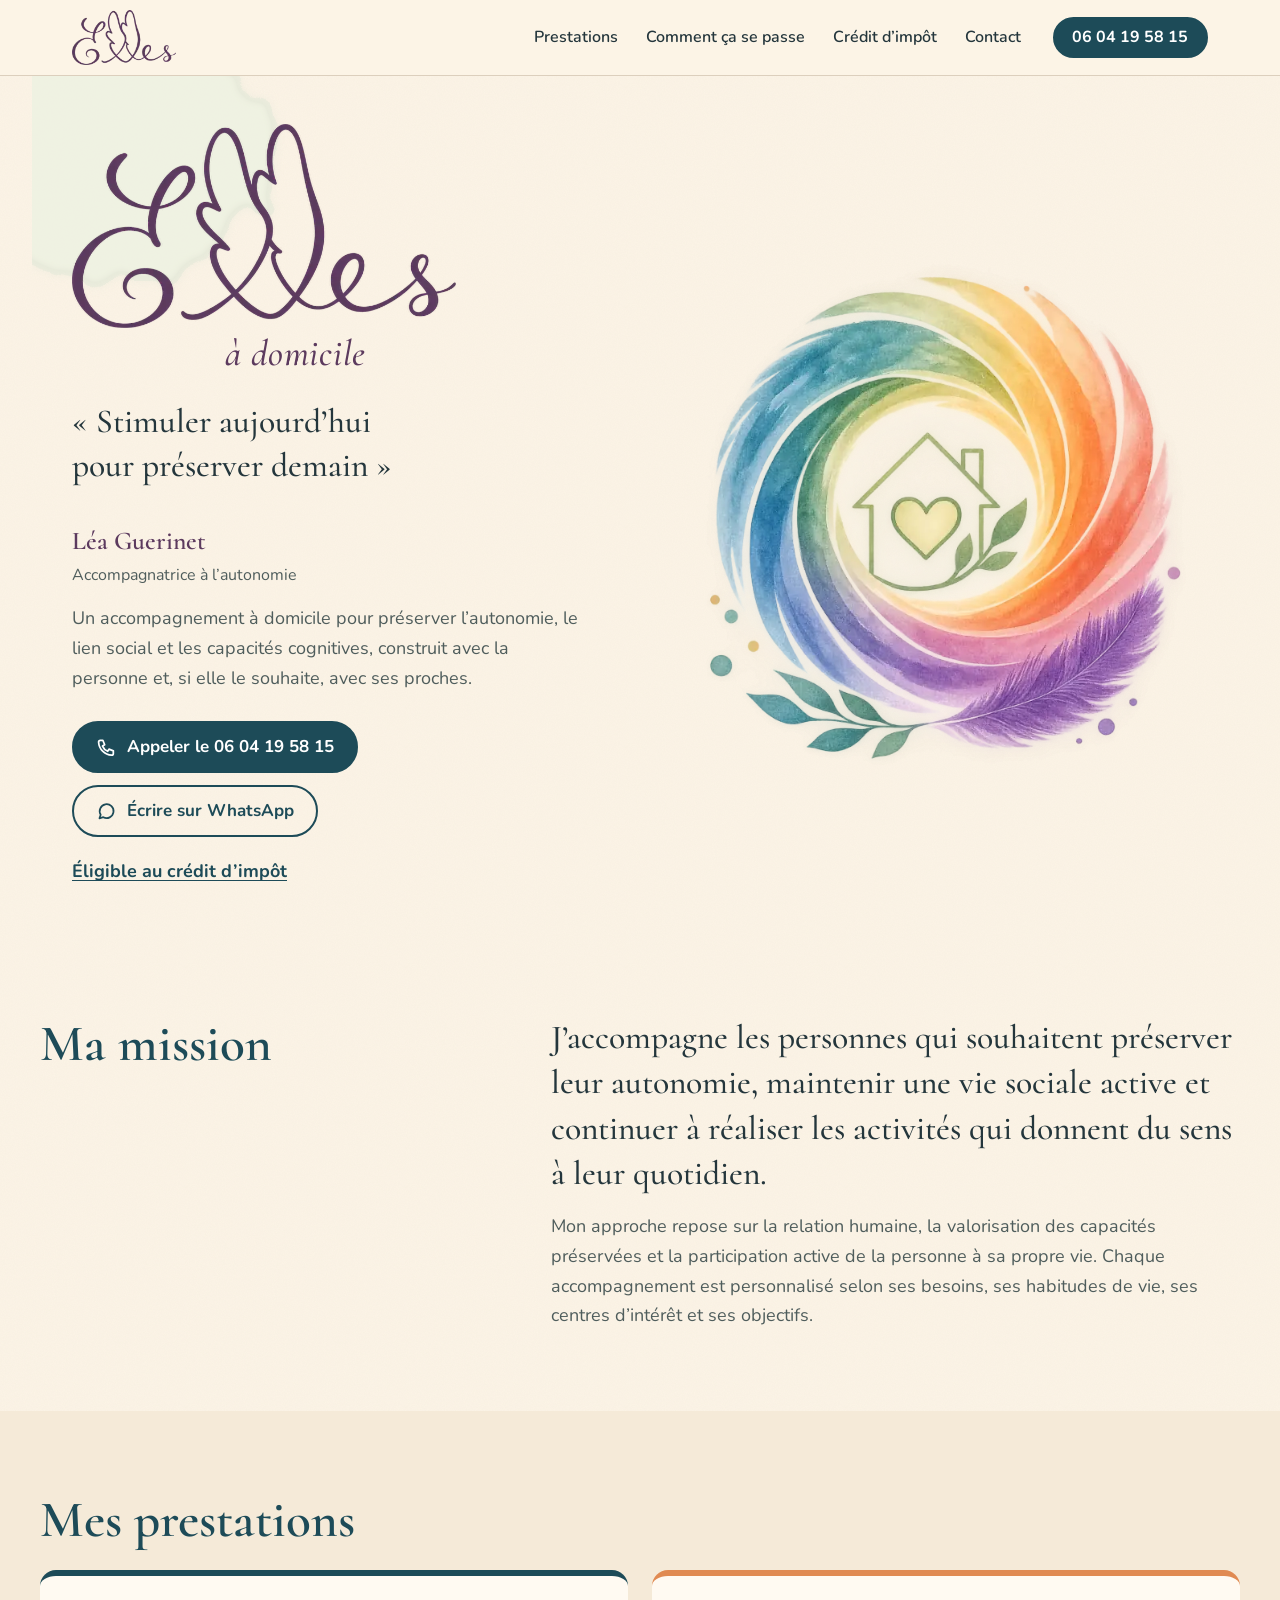
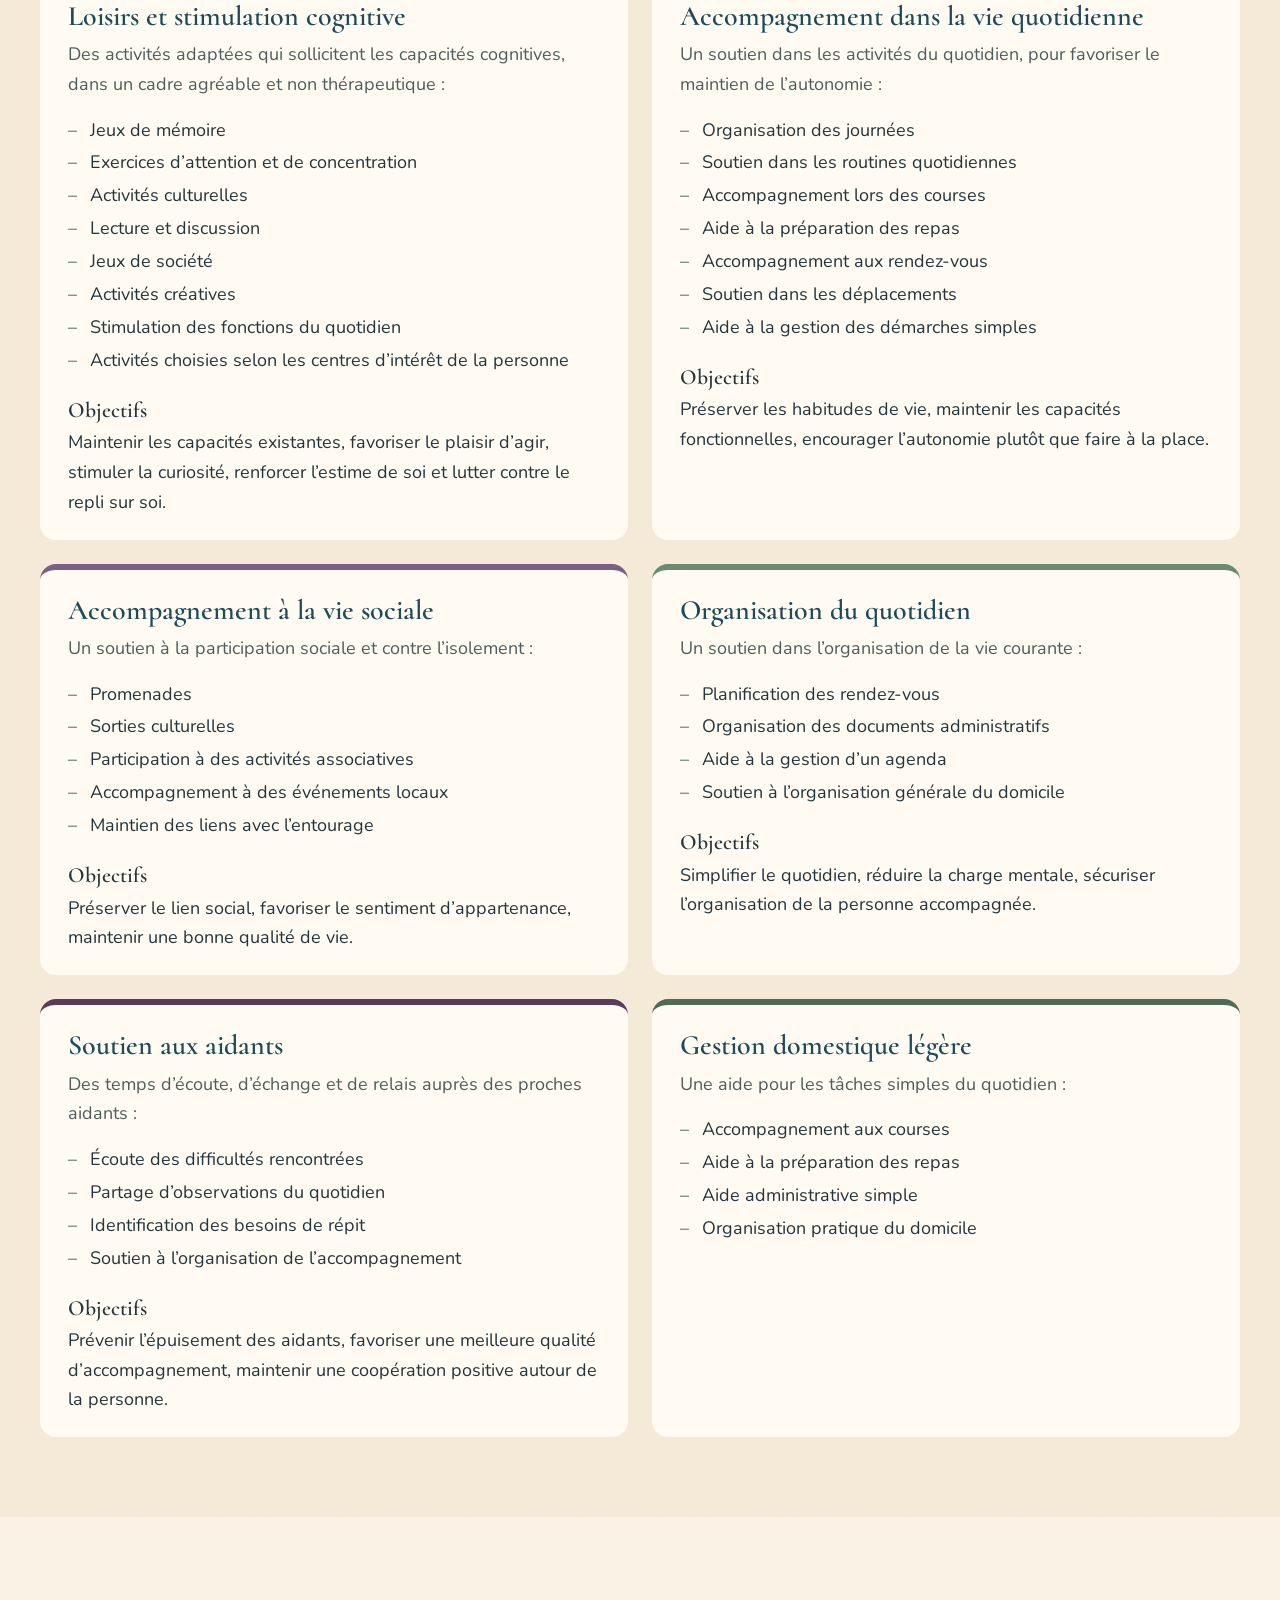
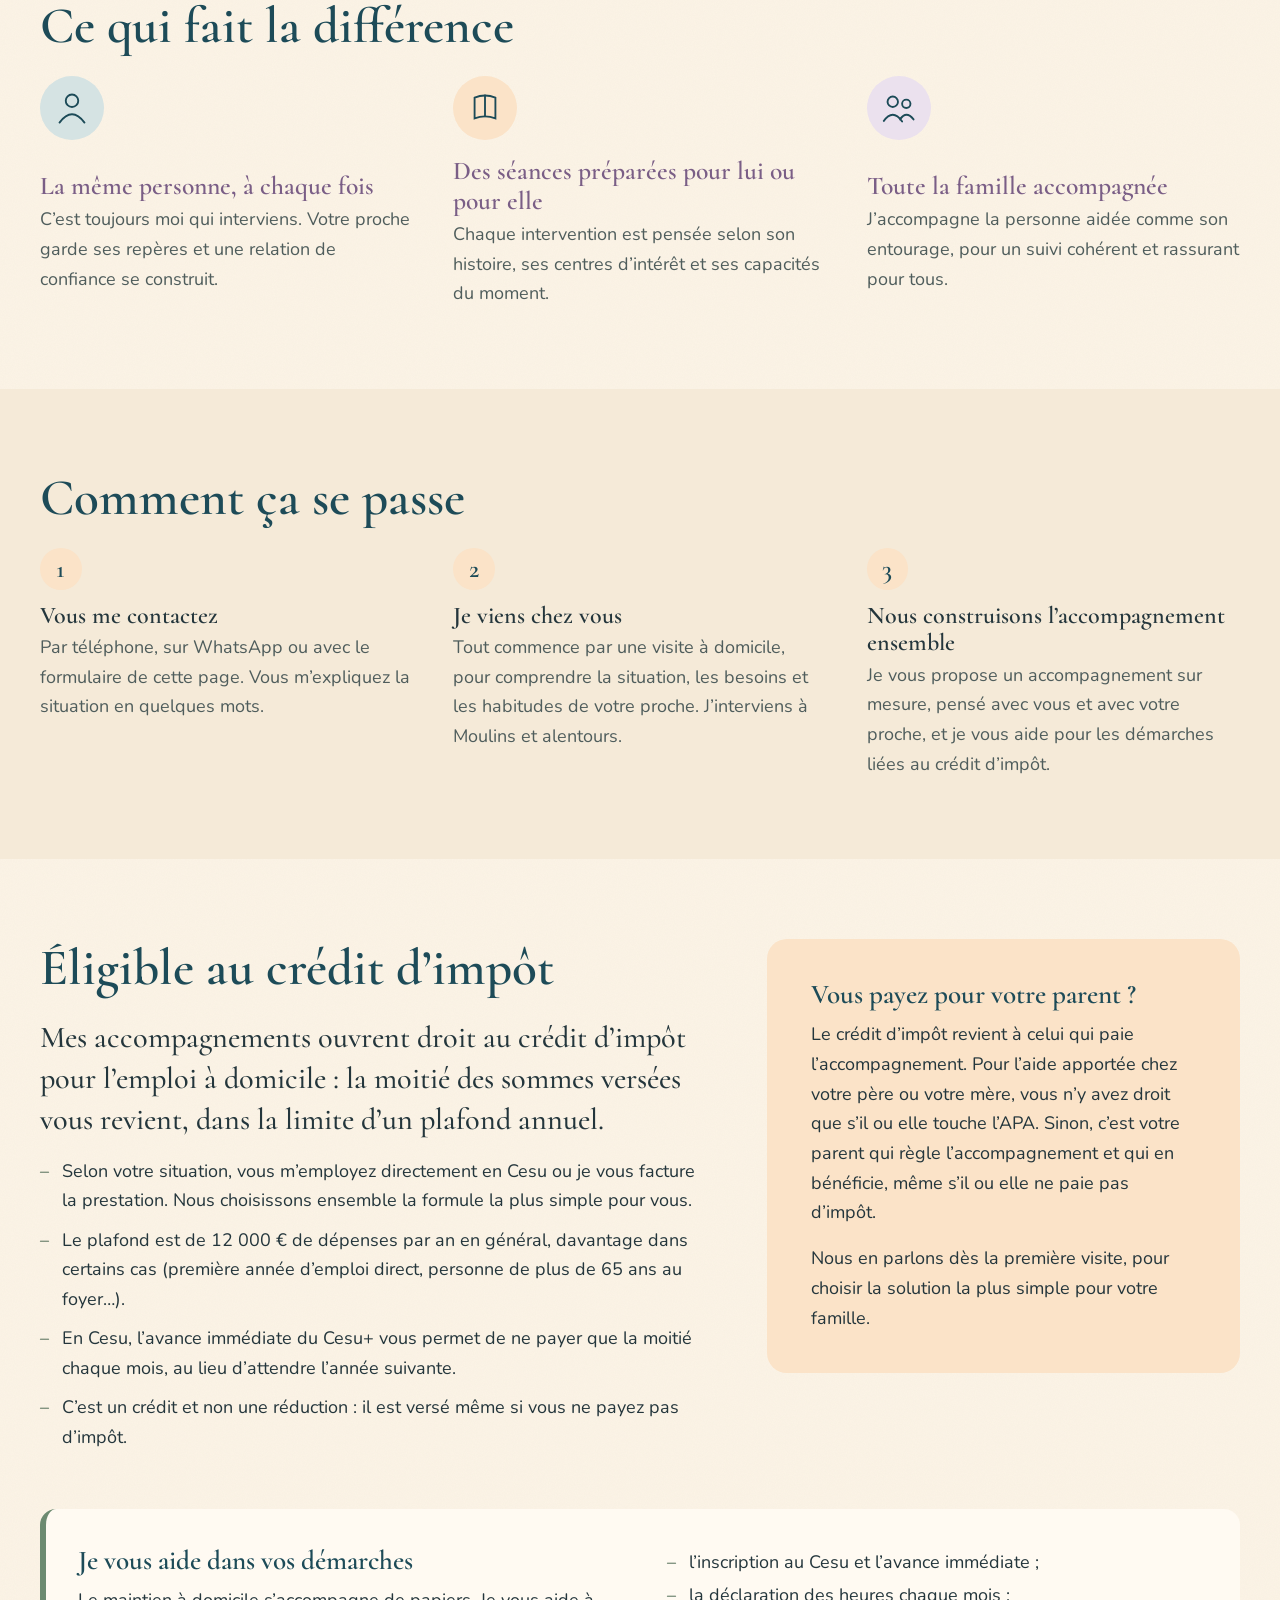
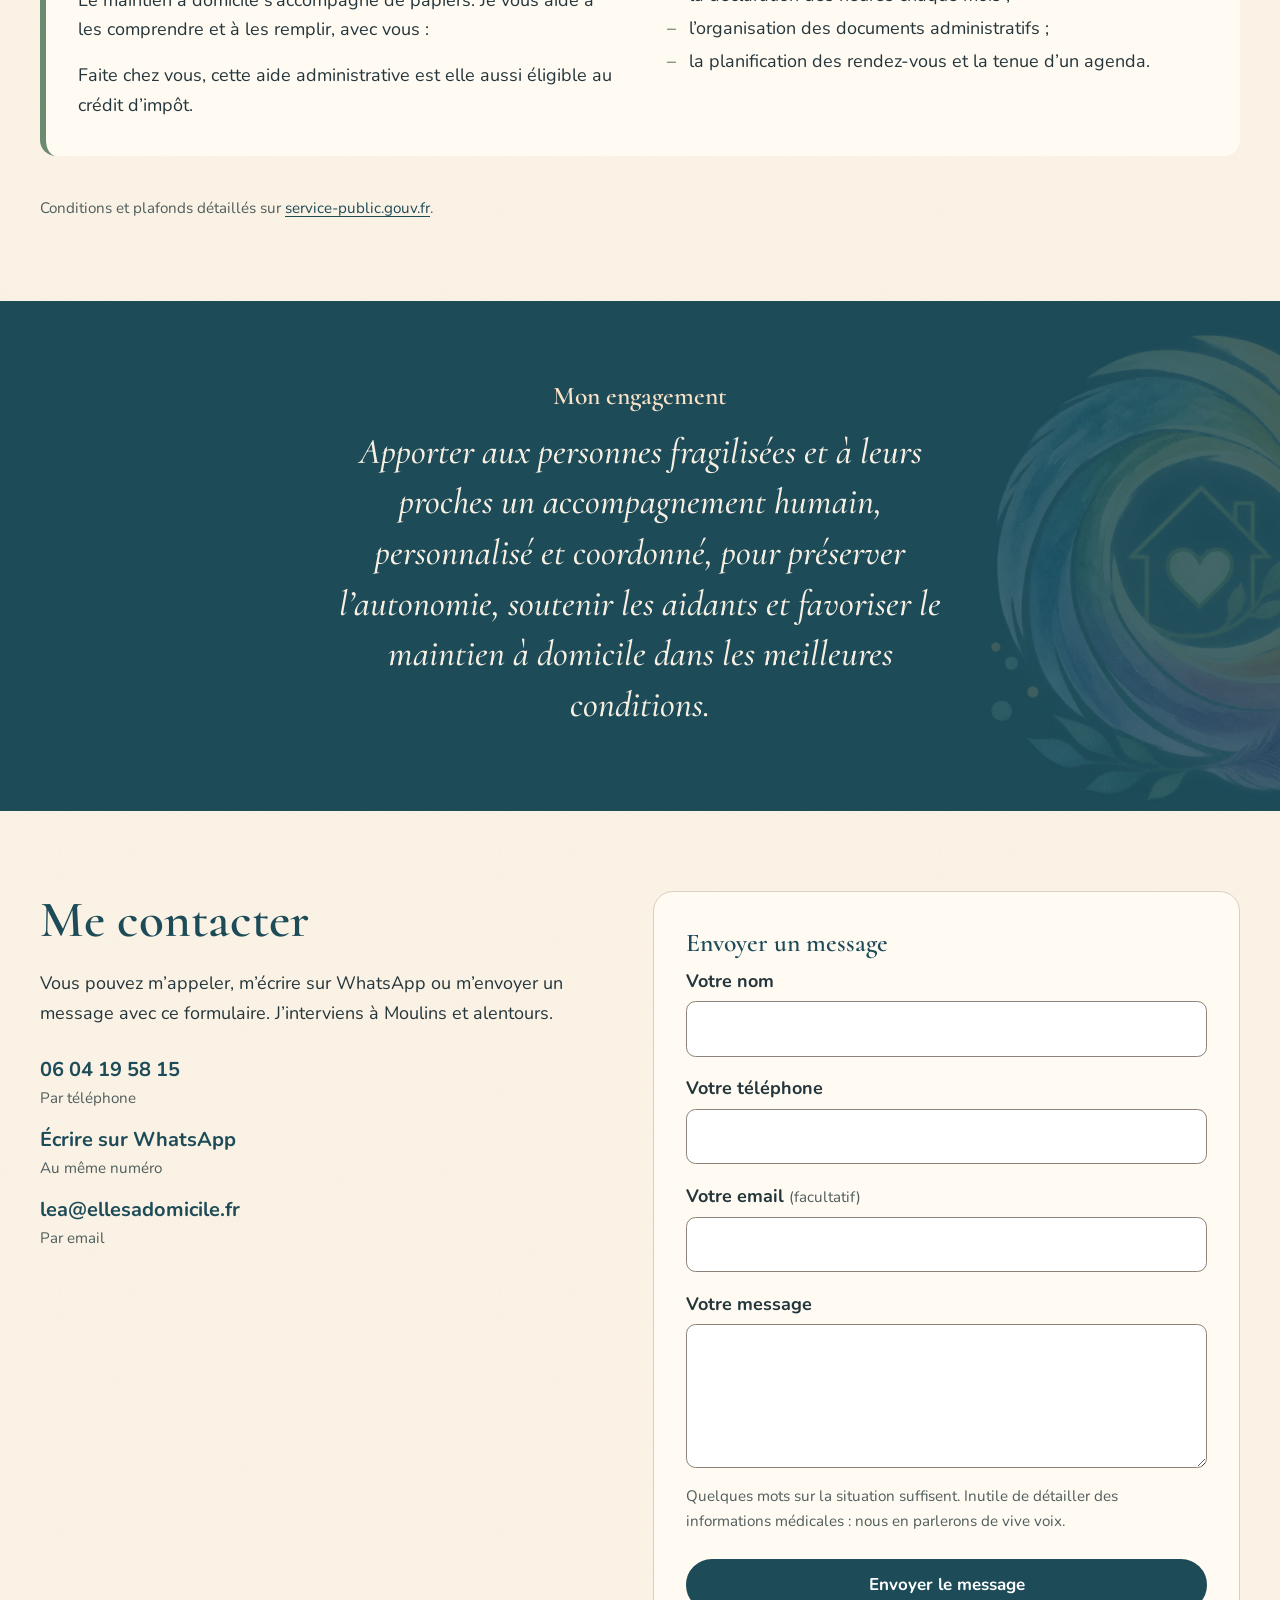
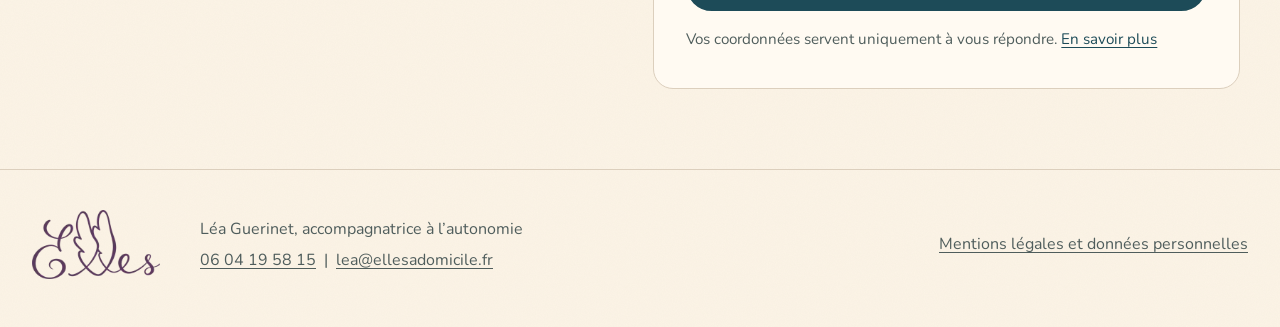
==== commit 6c291181: "Accompagnatrice à l'autonomie, SIRET, Moulins et alentours Demandes de Léa du 2026-11-05 : nouveau t" ====
--- a/index.html
+++ b/index.html
@@ -3,14 +3,14 @@
 <head>
 <meta charset="utf-8">
 <meta name="viewport" content="width=device-width, initial-scale=1">
-<title>Elles à domicile — Léa Guerinet, accompagnement à domicile</title>
-<meta name="description" content="Accompagnement à domicile pour préserver l’autonomie, le lien social et les capacités cognitives : loisirs et stimulation, vie quotidienne, vie sociale, soutien aux aidants. Éligible au crédit d’impôt. Léa Guerinet, référente autonomie à domicile.">
+<title>Elles à domicile — Léa Guerinet, accompagnement à domicile à Moulins</title>
+<meta name="description" content="Accompagnement à domicile pour préserver l’autonomie, le lien social et les capacités cognitives : loisirs et stimulation, vie quotidienne, vie sociale, soutien aux aidants. Éligible au crédit d’impôt. Léa Guerinet, accompagnatrice à l’autonomie, à Moulins et alentours.">
 <link rel="canonical" href="https://ellesadomicile.fr/">
 <meta property="og:type" content="website">
 <meta property="og:locale" content="fr_FR">
 <meta property="og:url" content="https://ellesadomicile.fr/">
 <meta property="og:title" content="Elles à domicile — Léa Guerinet">
-<meta property="og:description" content="Stimuler aujourd’hui pour préserver demain. Un accompagnement sur mesure, chez vous, pour les personnes âgées ou fragilisées et pour leurs proches.">
+<meta property="og:description" content="Stimuler aujourd’hui pour préserver demain. Un accompagnement sur mesure, chez vous, à Moulins et alentours.">
 <meta property="og:image" content="https://ellesadomicile.fr/assets/img/partage.jpg">
 <meta property="og:image:width" content="1200">
 <meta property="og:image:height" content="630">
@@ -19,7 +19,7 @@
 <link rel="apple-touch-icon" href="assets/img/apple-touch-icon.png">
 <link rel="preload" href="assets/fonts/cormorant-latin-500-normal.woff2" as="font" type="font/woff2" crossorigin>
 <link rel="preload" href="assets/fonts/nunito-latin-400-normal.woff2" as="font" type="font/woff2" crossorigin>
-<link rel="stylesheet" href="assets/site.css?v=20261102a">
+<link rel="stylesheet" href="assets/site.css?v=20261105a">
 </head>
 <body>
 <a class="saut" href="#contenu">Aller au contenu</a>
@@ -46,7 +46,6 @@
     <a class="navigation__marque" href="#haut"><img src="assets/img/logo-elles-petit.webp" width="360" height="192" alt="Elles à domicile, haut de page"></a>
     <nav aria-label="Sections de la page">
       <a href="#prestations">Prestations</a>
-      <a href="#pour-qui">Pour qui&nbsp;?</a>
       <a class="nav-large" href="#deroulement">Comment ça se passe</a>
       <a href="#credit-impot">Crédit d’impôt</a>
       <a href="#contact">Contact</a>
@@ -73,7 +72,7 @@
     </div>
 
     <div class="accueil__texte">
-      <p class="qui">Léa Guerinet<span>Référente autonomie à domicile</span></p>
+      <p class="qui">Léa Guerinet<span>Accompagnatrice à l’autonomie</span></p>
       <p class="intro">Un accompagnement à domicile pour préserver l’autonomie, le lien social et les capacités cognitives, construit avec la personne et, si elle le souhaite, avec ses proches.</p>
       <div class="actions">
         <a class="btn" href="tel:+33604195815">
@@ -199,7 +198,6 @@
         </details>
 
       </div>
-      <p class="prestations__limite">Ces accompagnements n’incluent pas les soins médicaux, les actes infirmiers, les actes de rééducation, les bilans ni les interventions thérapeutiques.</p>
     </div>
   </section>
 
@@ -232,40 +230,29 @@
     </div>
   </section>
 
-  <section class="bloc bande" aria-label="Pour qui et comment ça se passe">
-    <div class="contenu-large public-etapes">
-      <div class="encart" id="pour-qui">
-        <h2>Pour qui&nbsp;?</h2>
-        <p>Mon accompagnement s’adresse à tous, et en particulier&nbsp;:</p>
-        <ul class="liste">
-          <li>aux personnes âgées qui entrent dans la dépendance&nbsp;;</li>
-          <li>aux personnes en souffrance psychique qui ont besoin de soutien au quotidien&nbsp;;</li>
-          <li>à leurs proches aidants.</li>
-        </ul>
-      </div>
-      <div id="deroulement">
-        <h2>Comment ça se passe</h2>
-        <ol class="etapes">
-          <li>
-            <div>
-              <h3>Vous me contactez</h3>
-              <p>Par téléphone, sur WhatsApp ou avec le formulaire de cette page. Vous m’expliquez la situation en quelques mots.</p>
-            </div>
-          </li>
-          <li>
-            <div>
-              <h3>Je viens chez vous</h3>
-              <p>Tout commence par une visite à domicile, pour comprendre la situation, les besoins et les habitudes de votre proche.</p>
-            </div>
-          </li>
-          <li>
-            <div>
-              <h3>Nous construisons l’accompagnement ensemble</h3>
-              <p>Je vous propose un accompagnement sur mesure, pensé avec vous et avec votre proche, et je vous aide pour les démarches liées au crédit d’impôt.</p>
-            </div>
-          </li>
-        </ol>
-      </div>
+  <section class="bloc bande" id="deroulement" aria-labelledby="t-deroulement">
+    <div class="contenu-large">
+      <h2 id="t-deroulement">Comment ça se passe</h2>
+      <ol class="etapes">
+        <li>
+          <div>
+            <h3>Vous me contactez</h3>
+            <p>Par téléphone, sur WhatsApp ou avec le formulaire de cette page. Vous m’expliquez la situation en quelques mots.</p>
+          </div>
+        </li>
+        <li>
+          <div>
+            <h3>Je viens chez vous</h3>
+            <p>Tout commence par une visite à domicile, pour comprendre la situation, les besoins et les habitudes de votre proche. J’interviens à Moulins et alentours.</p>
+          </div>
+        </li>
+        <li>
+          <div>
+            <h3>Nous construisons l’accompagnement ensemble</h3>
+            <p>Je vous propose un accompagnement sur mesure, pensé avec vous et avec votre proche, et je vous aide pour les démarches liées au crédit d’impôt.</p>
+          </div>
+        </li>
+      </ol>
     </div>
   </section>
 
@@ -318,7 +305,7 @@
     <div class="contenu-large contact-grille">
       <div>
         <h2 id="t-contact">Me contacter</h2>
-        <p>Vous pouvez m’appeler, m’écrire sur WhatsApp ou m’envoyer un message avec ce formulaire.</p>
+        <p>Vous pouvez m’appeler, m’écrire sur WhatsApp ou m’envoyer un message avec ce formulaire. J’interviens à Moulins et alentours.</p>
         <ul class="coordonnees">
           <li><a href="tel:+33604195815">06 04 19 58 15</a><span>Par téléphone</span></li>
           <li><a href="https://wa.me/33604195815">Écrire sur WhatsApp</a><span>Au même numéro</span></li>
@@ -367,7 +354,7 @@
   <div class="pied__dedans">
     <img src="assets/img/logo-elles-petit.webp" width="360" height="192" alt="Elles à domicile">
     <div>
-      <p>Léa Guerinet, référente autonomie à domicile</p>
+      <p>Léa Guerinet, accompagnatrice à l’autonomie</p>
       <p><a href="tel:+33604195815">06 04 19 58 15</a> &nbsp;|&nbsp; <a href="mailto:lea@ellesadomicile.fr">lea@ellesadomicile.fr</a></p>
     </div>
     <p><a href="mentions-legales.html">Mentions légales et données personnelles</a></p>
@@ -379,6 +366,6 @@
   <a class="btn btn-clair" href="https://wa.me/33604195815">WhatsApp</a>
 </nav>
 
-<script src="assets/site.js?v=20261102a" defer></script>
+<script src="assets/site.js?v=20261105a" defer></script>
 </body>
 </html>
--- a/assets/site.css
+++ b/assets/site.css
@@ -131,7 +131,6 @@
 .liste{list-style:none;padding:0;margin:.4rem 0 1rem}
 .liste li{padding-left:1.4rem;position:relative;margin:.2rem 0}
 .liste li::before{content:"–";position:absolute;left:0;color:var(--sage-d)}
-.prestations__limite{margin:1.5rem 0 0;font-size:1rem;color:var(--muted);max-width:var(--mesure)}
 
 /* ---------- Différence ---------- */
 .atouts{display:grid;gap:2rem;margin-top:.5rem}
@@ -140,11 +139,8 @@
 .atout h3{font-size:1.6rem;margin-bottom:.3rem}
 .atout p{color:var(--muted)}
 
-/* ---------- Pour qui + étapes ---------- */
-.public-etapes{display:grid;gap:3rem}
+/* ---------- Encarts et étapes ---------- */
 .encart{background:var(--sage-l);border-radius:1.25rem;padding:2rem 1.5rem}
-.encart h2{margin-bottom:.75rem}
-.encart .liste{margin-bottom:0}
 .etapes{list-style:none;padding:0;margin:0;counter-reset:etape;display:grid;gap:1.6rem}
 .etapes li{counter-increment:etape;display:grid;grid-template-columns:3rem 1fr;gap:.75rem}
 .etapes li::before{
@@ -226,6 +222,8 @@
   .prestations{grid-template-columns:1fr 1fr;gap:1.5rem}
   .atouts{grid-template-columns:repeat(3,1fr);gap:2.5rem}
   .atout{grid-template-columns:1fr;gap:1rem}
+  .etapes{grid-template-columns:repeat(3,1fr);gap:2.5rem}
+  .etapes li{grid-template-columns:1fr;gap:.75rem;align-content:start} /* titres alignés d'une colonne à l'autre */
 
   html{scroll-padding-top:5.5rem} /* hauteur de la barre de navigation */
   .navigation{display:block;position:sticky;top:0;z-index:20;background:rgba(252,244,230,.94);border-bottom:1px solid var(--rule);backdrop-filter:blur(6px)}
@@ -233,7 +231,7 @@
   .navigation__marque img{width:6.5rem;height:auto}
   .navigation nav{display:flex;gap:1.25rem;margin-left:auto}
   .navigation nav a{color:var(--ink);text-decoration:none;font-weight:600;font-size:1rem;white-space:nowrap}
-  .navigation .nav-large{display:none} /* sur tablette, cinq liens ne tiennent pas sur une ligne */
+  .navigation .nav-large{display:none} /* sur tablette, les quatre liens ne tiennent pas sur une ligne */
   .navigation nav a:hover{color:var(--petrol);text-decoration:underline}
 
   /* Sur grand écran, les prestations restent ouvertes : pas d'accordéon */
@@ -267,7 +265,6 @@
 
   .approche__grille{display:grid;grid-template-columns:1fr 1.6fr;column-gap:5rem;align-items:start}
   .approche__grille h2{grid-row:span 2}
-  .public-etapes{grid-template-columns:5fr 7fr;gap:4rem;align-items:start}
   .credit__grille{grid-template-columns:7fr 5fr;column-gap:4rem;align-items:start}
   /* démarches sur toute la largeur : texte à gauche, liste à droite */
   .credit__demarches{grid-column:1 / -1;display:grid;grid-template-columns:1fr 1fr;grid-template-rows:auto auto 1fr;column-gap:3rem;align-items:start}
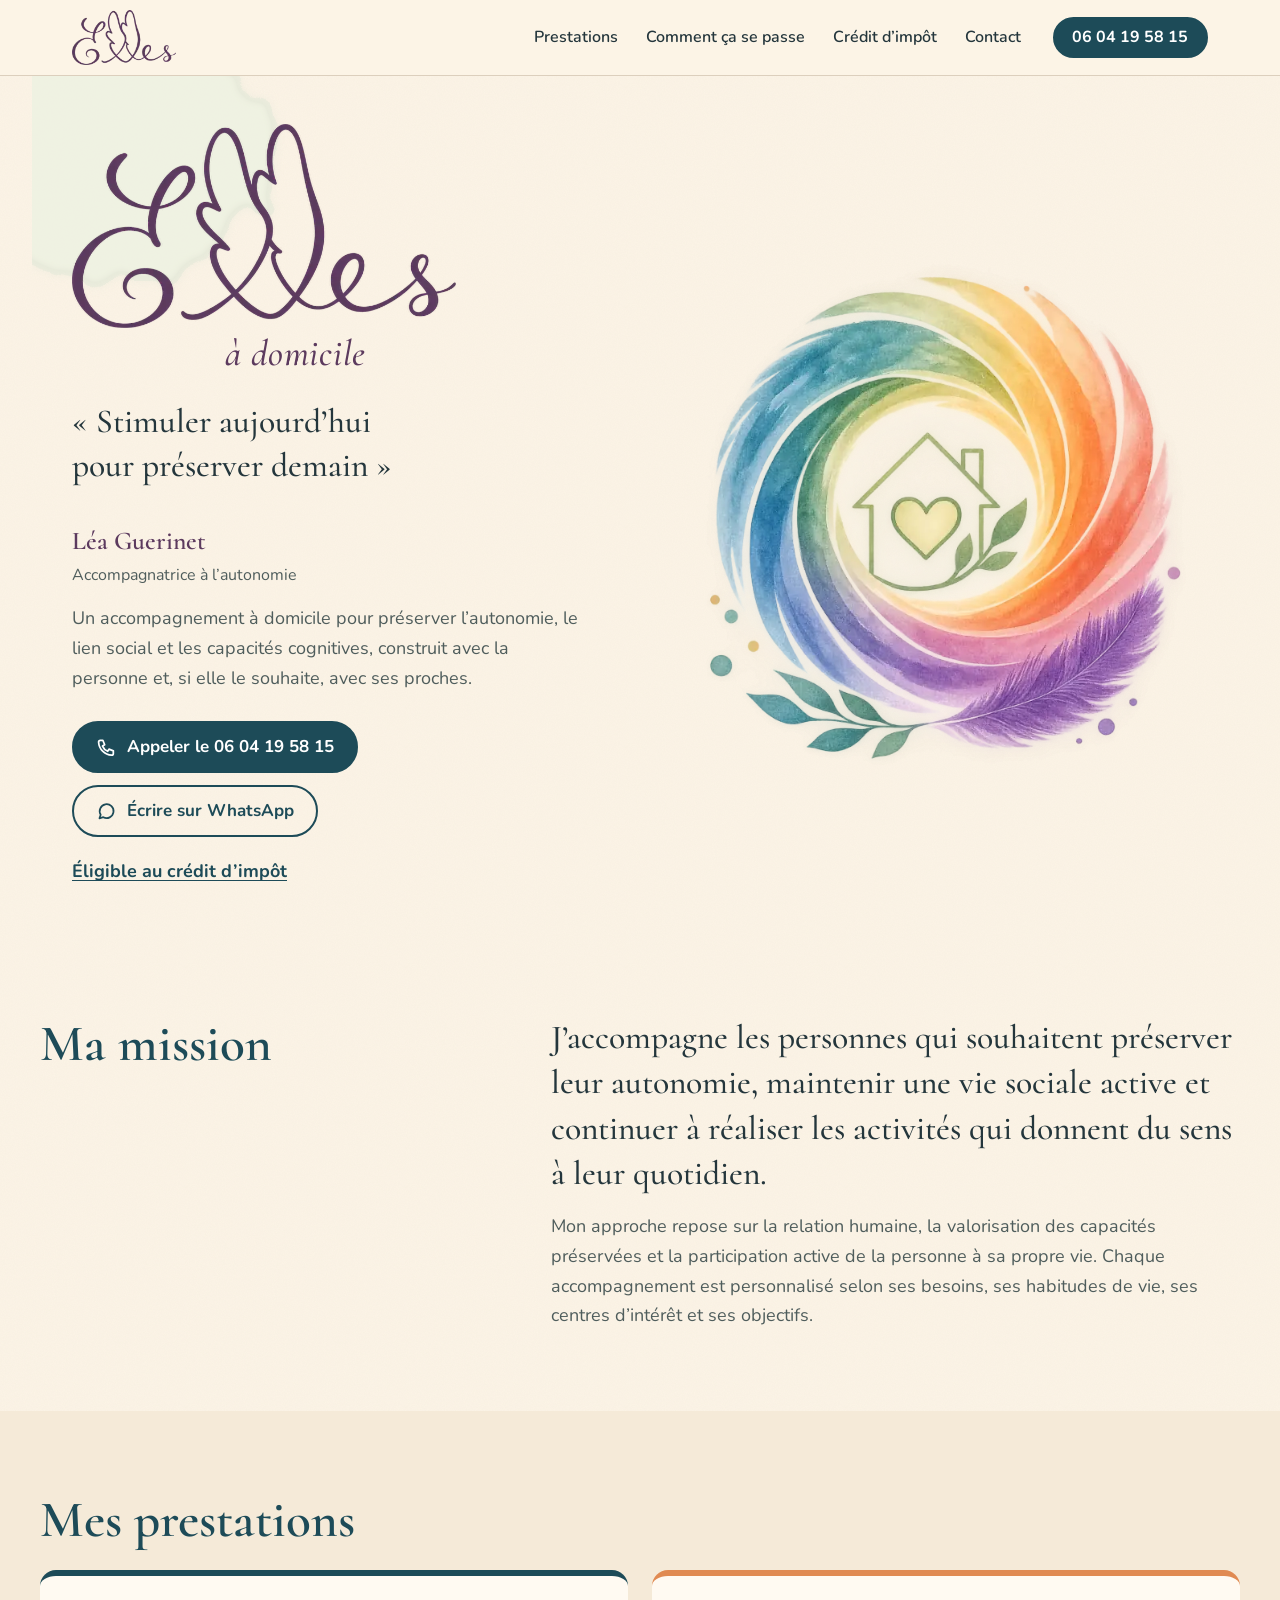
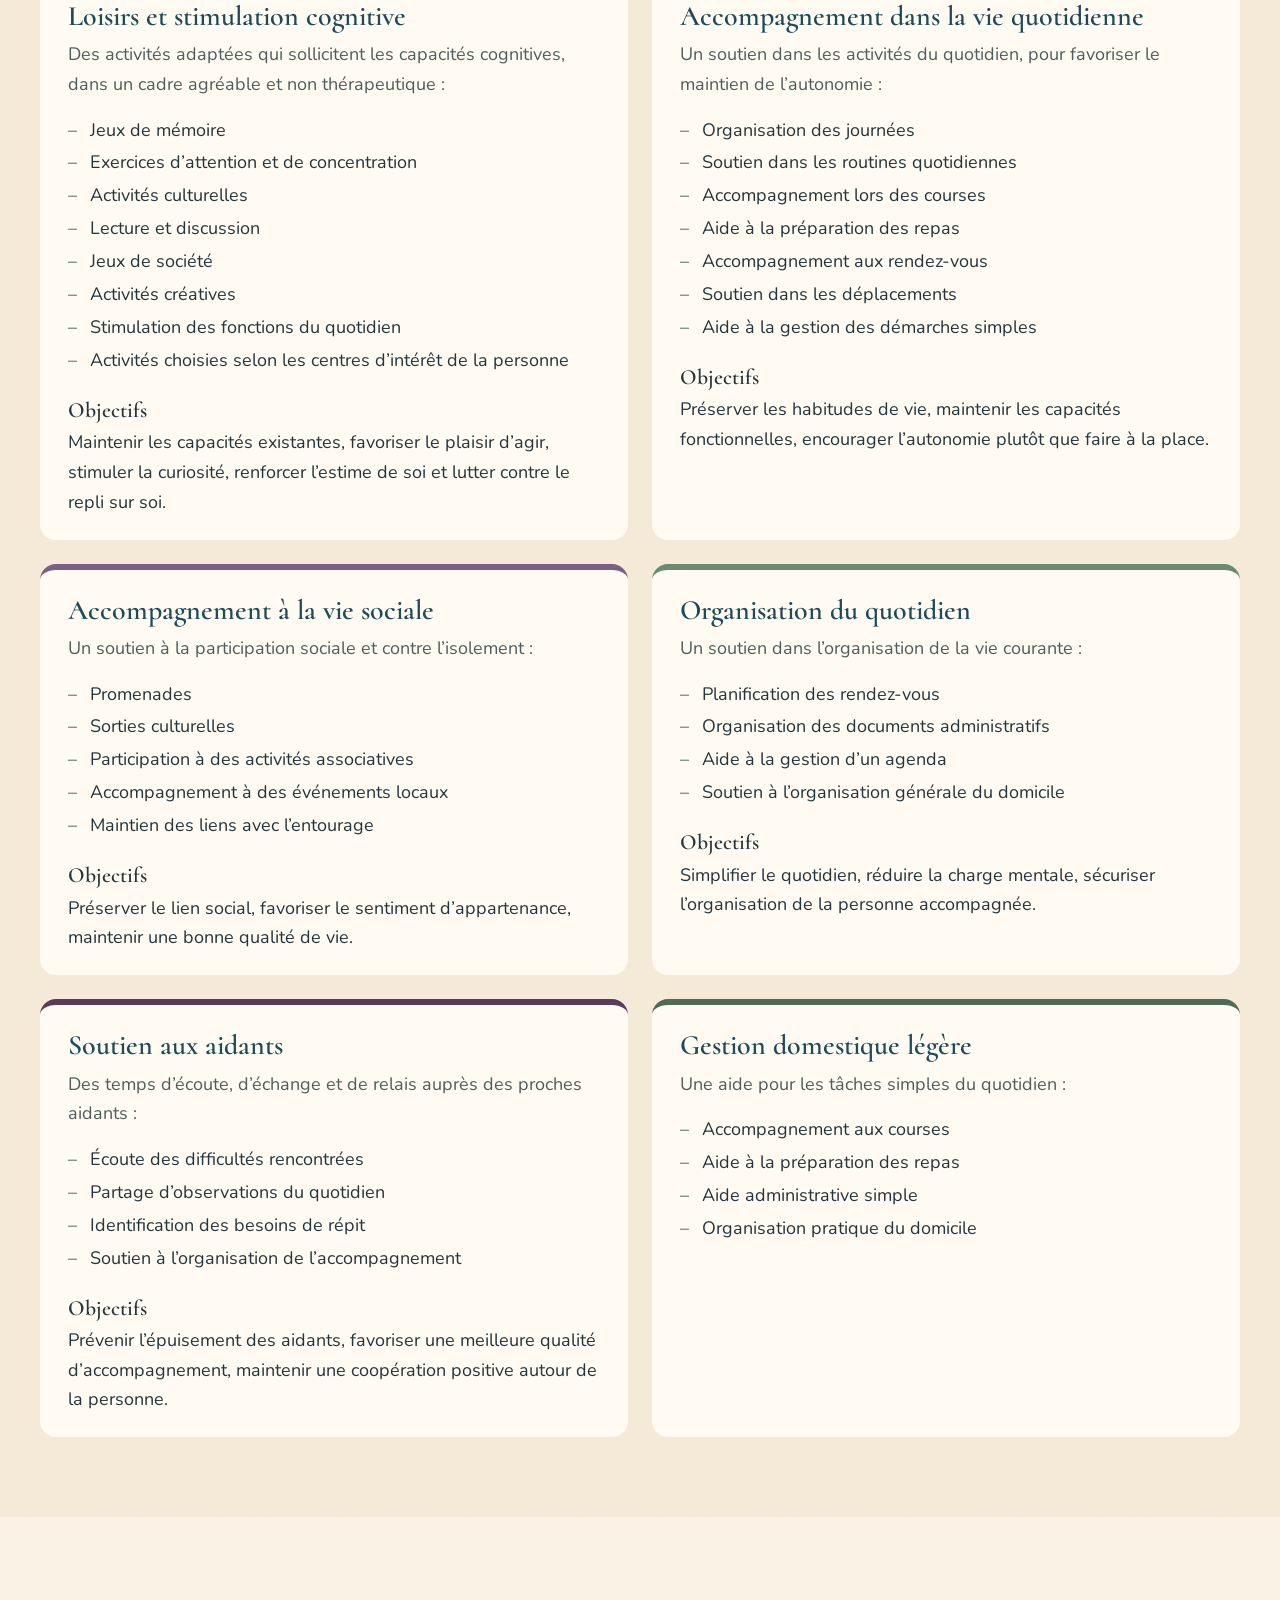
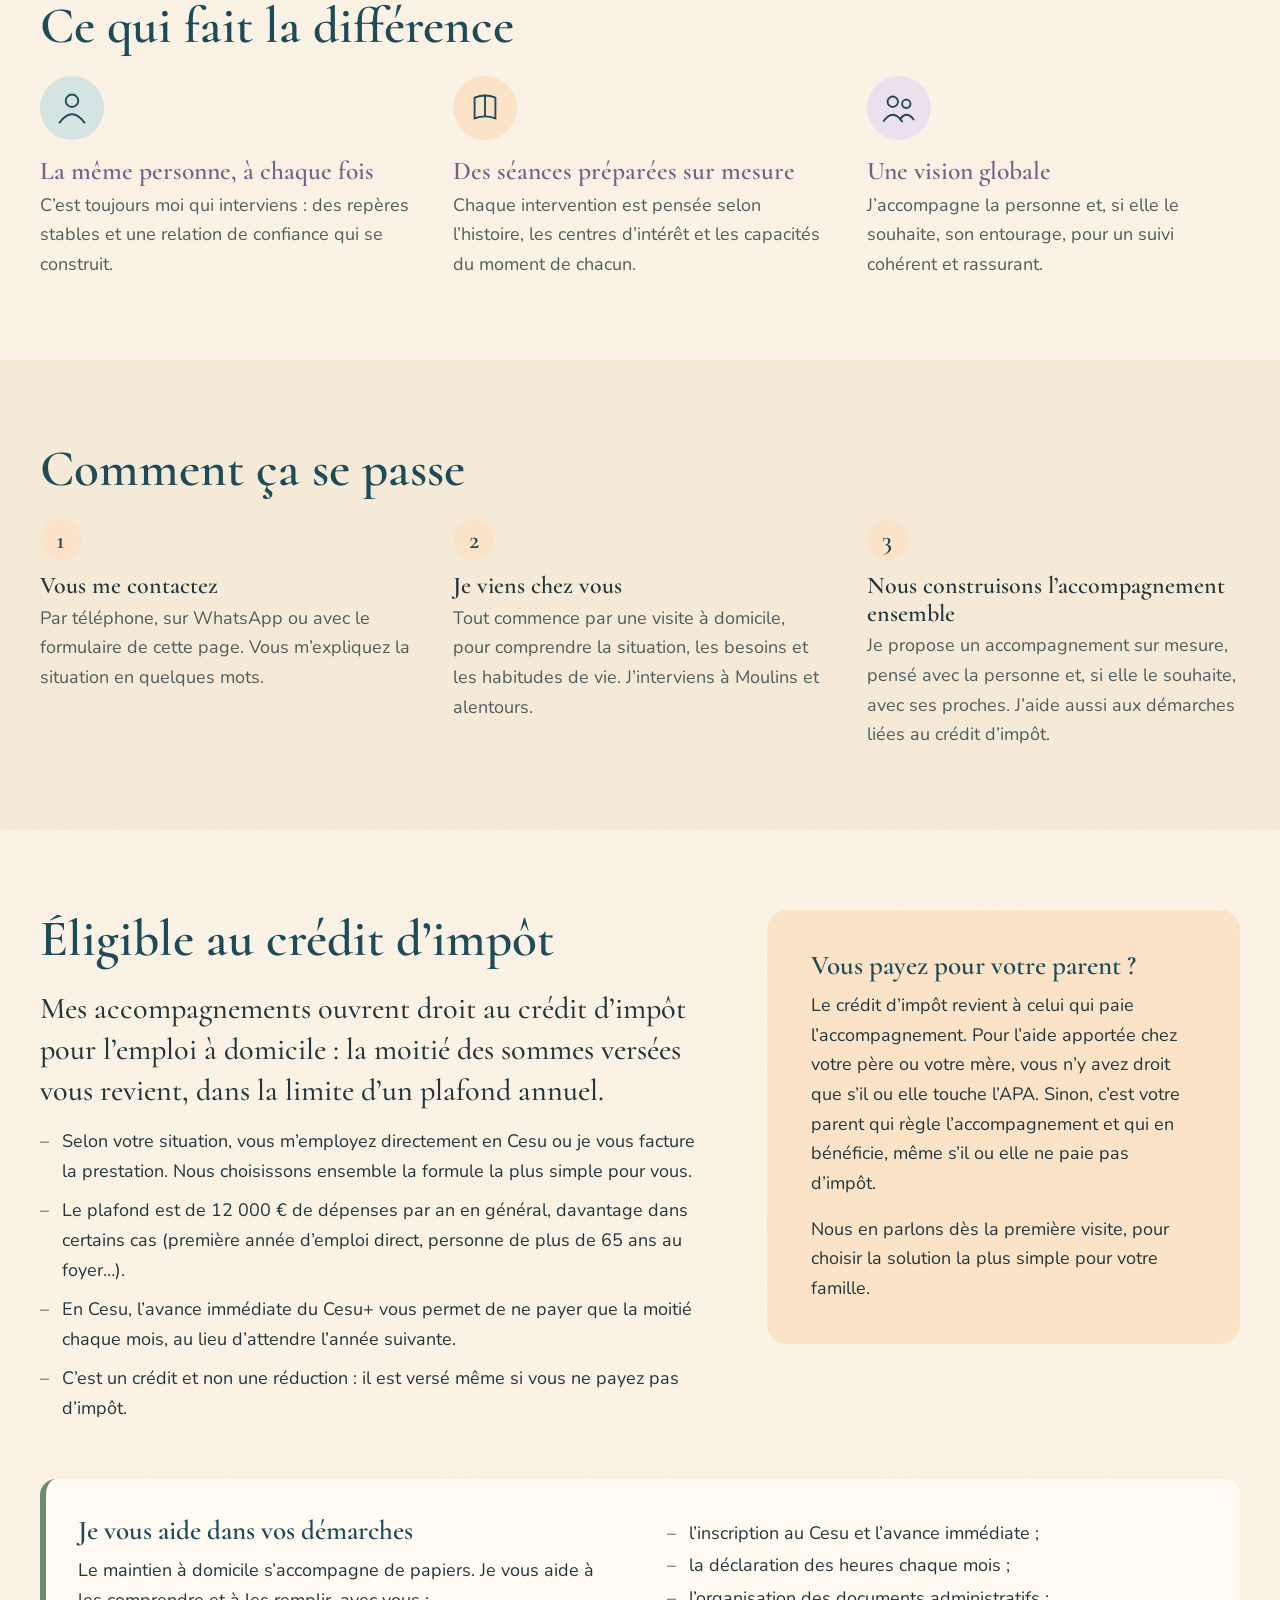
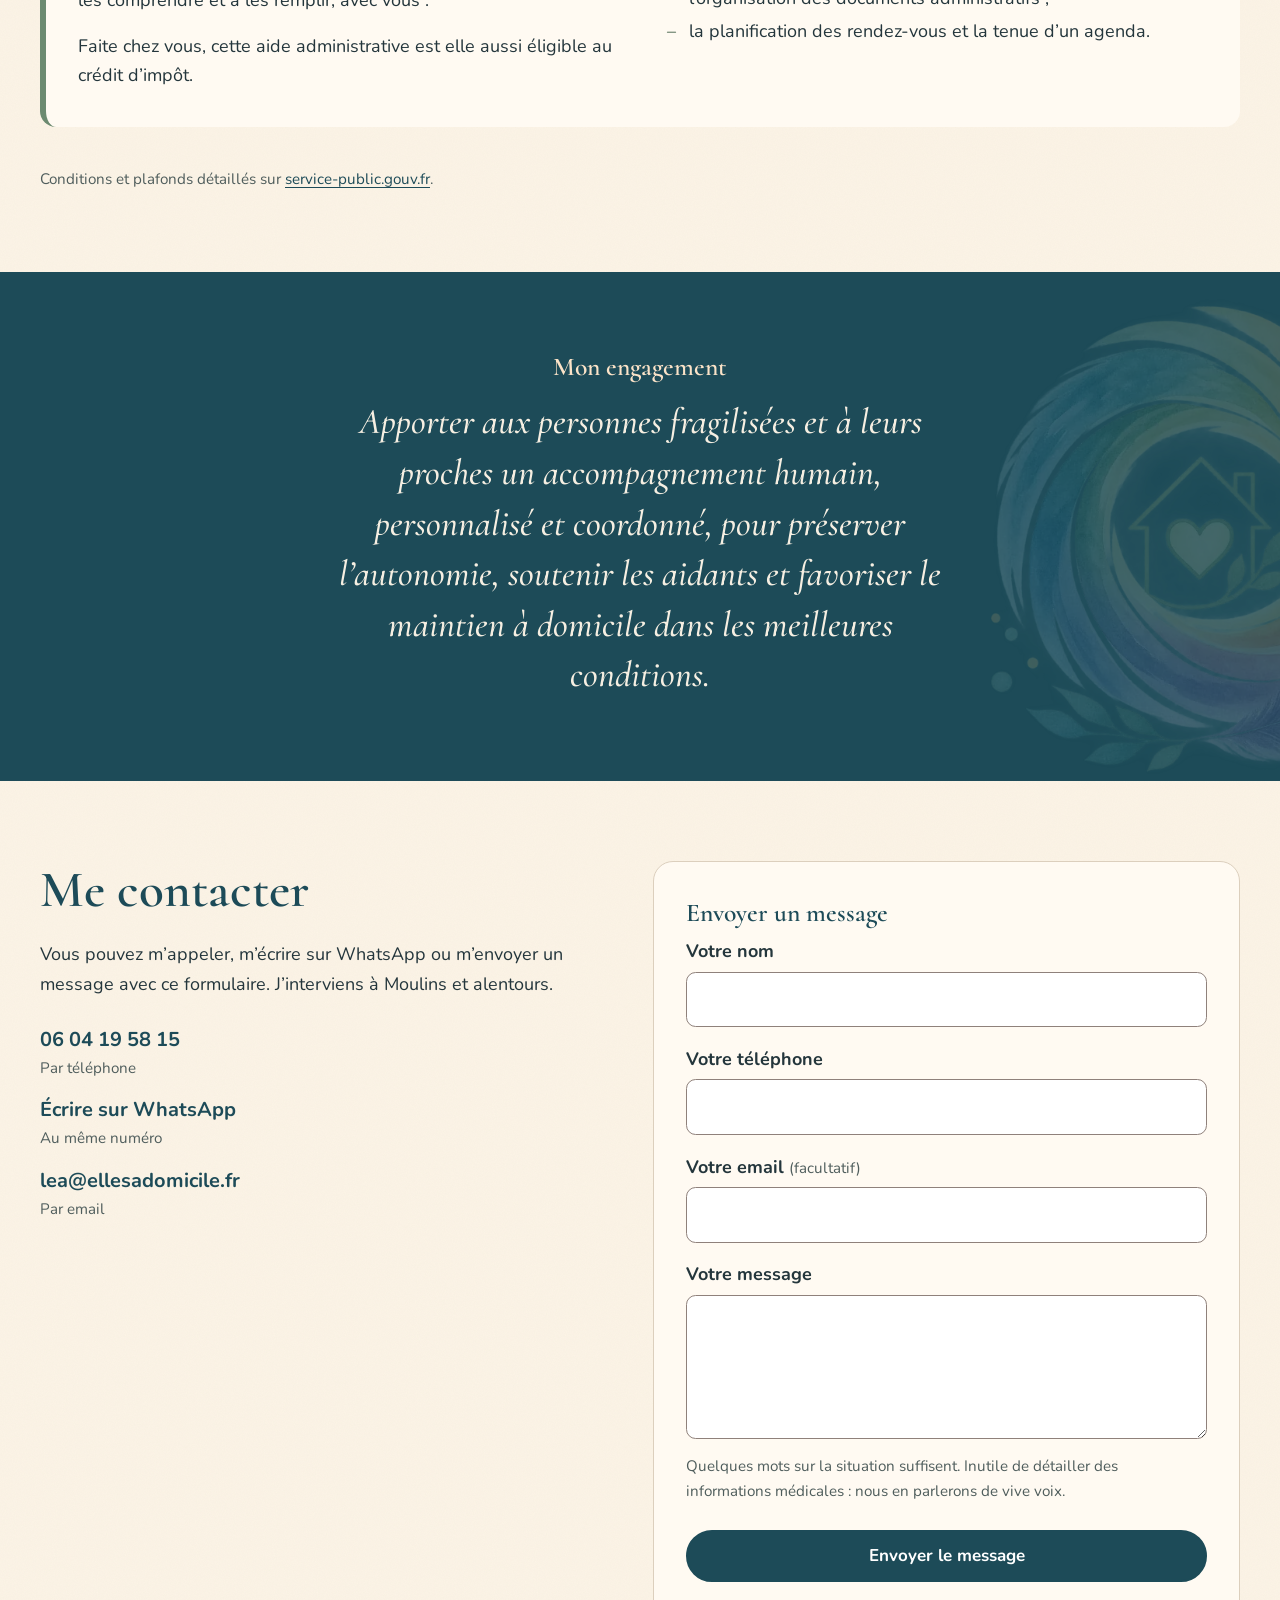
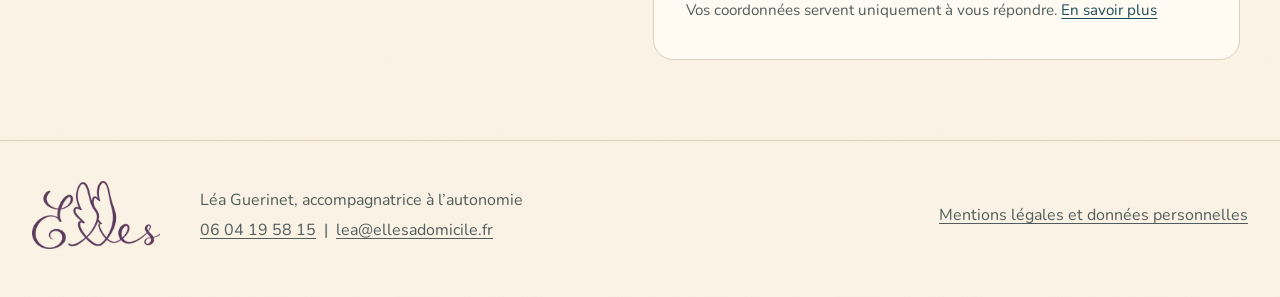
==== commit 19972016: "Ton neutre : le site ne présume plus que le lecteur est un proche Demande de Léa du 2026-11-05 : une" ====
--- a/index.html
+++ b/index.html
@@ -209,21 +209,21 @@
           <svg viewBox="0 0 40 40" fill="none" stroke="#1d4b58" stroke-width="1.8" stroke-linecap="round" filter="url(#ink)" aria-hidden="true"><circle cx="20" cy="13" r="6"/><path d="M8 34 q12 -16 24 0"/></svg>
           <div>
             <h3>La même personne, à chaque fois</h3>
-            <p>C’est toujours moi qui interviens. Votre proche garde ses repères et une relation de confiance se construit.</p>
+            <p>C’est toujours moi qui interviens&nbsp;: des repères stables et une relation de confiance qui se construit.</p>
           </div>
         </div>
         <div class="atout" style="--accent:var(--abricot-l)">
           <svg viewBox="0 0 40 40" fill="none" stroke="#1d4b58" stroke-width="1.8" stroke-linecap="round" filter="url(#ink)" aria-hidden="true"><path d="M10 30 L10 10 Q20 6 30 10 L30 30 Q20 26 10 30 Z"/><path d="M20 8 L20 28"/></svg>
           <div>
-            <h3>Des séances préparées pour lui ou pour elle</h3>
-            <p>Chaque intervention est pensée selon son histoire, ses centres d’intérêt et ses capacités du moment.</p>
+            <h3>Des séances préparées sur mesure</h3>
+            <p>Chaque intervention est pensée selon l’histoire, les centres d’intérêt et les capacités du moment de chacun.</p>
           </div>
         </div>
         <div class="atout" style="--accent:var(--lavande-l)">
           <svg viewBox="0 0 40 40" fill="none" stroke="#1d4b58" stroke-width="1.8" stroke-linecap="round" filter="url(#ink)" aria-hidden="true"><circle cx="14" cy="14" r="5"/><circle cx="27" cy="16" r="4"/><path d="M5 33 q9 -13 18 0 M21 31 q6 -9 13 0"/></svg>
           <div>
-            <h3>Toute la famille accompagnée</h3>
-            <p>J’accompagne la personne aidée comme son entourage, pour un suivi cohérent et rassurant pour tous.</p>
+            <h3>Une vision globale</h3>
+            <p>J’accompagne la personne et, si elle le souhaite, son entourage, pour un suivi cohérent et rassurant.</p>
           </div>
         </div>
       </div>
@@ -243,13 +243,13 @@
         <li>
           <div>
             <h3>Je viens chez vous</h3>
-            <p>Tout commence par une visite à domicile, pour comprendre la situation, les besoins et les habitudes de votre proche. J’interviens à Moulins et alentours.</p>
+            <p>Tout commence par une visite à domicile, pour comprendre la situation, les besoins et les habitudes de vie. J’interviens à Moulins et alentours.</p>
           </div>
         </li>
         <li>
           <div>
             <h3>Nous construisons l’accompagnement ensemble</h3>
-            <p>Je vous propose un accompagnement sur mesure, pensé avec vous et avec votre proche, et je vous aide pour les démarches liées au crédit d’impôt.</p>
+            <p>Je propose un accompagnement sur mesure, pensé avec la personne et, si elle le souhaite, avec ses proches. J’aide aussi aux démarches liées au crédit d’impôt.</p>
           </div>
         </li>
       </ol>
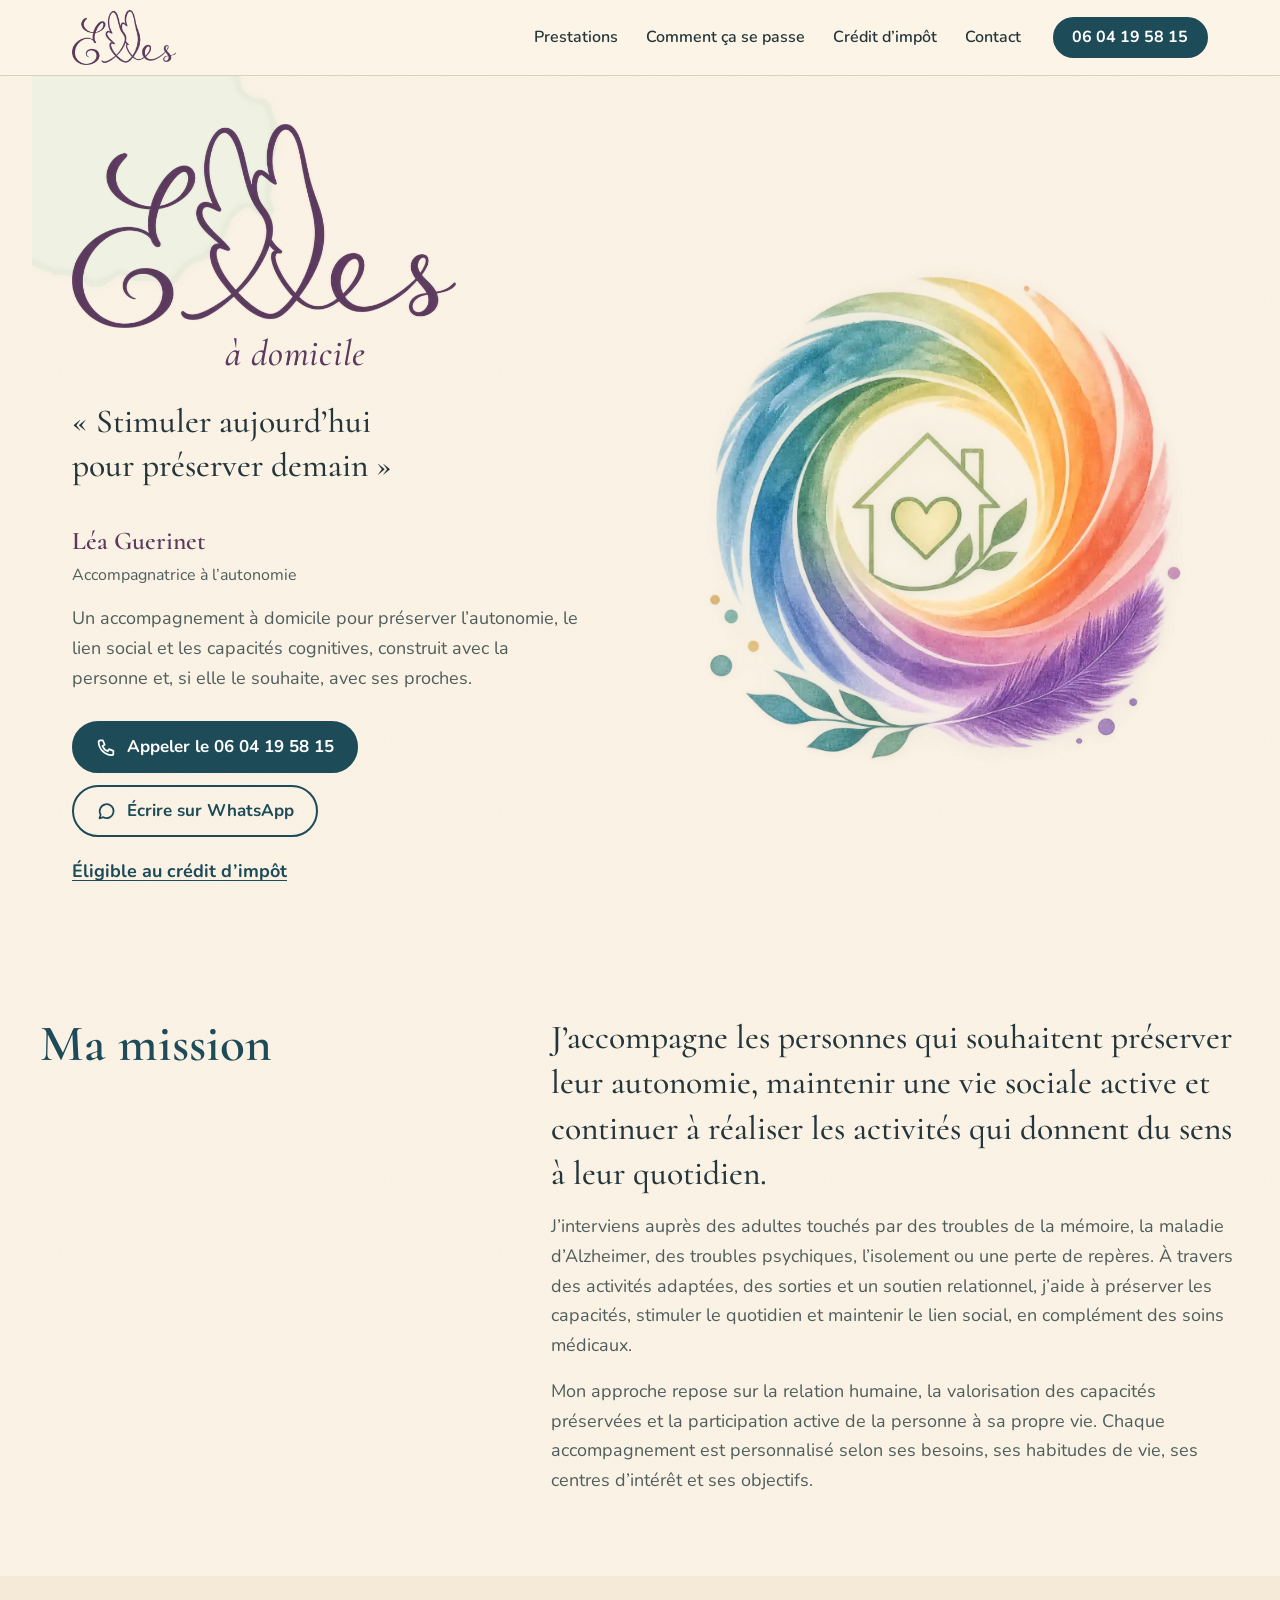
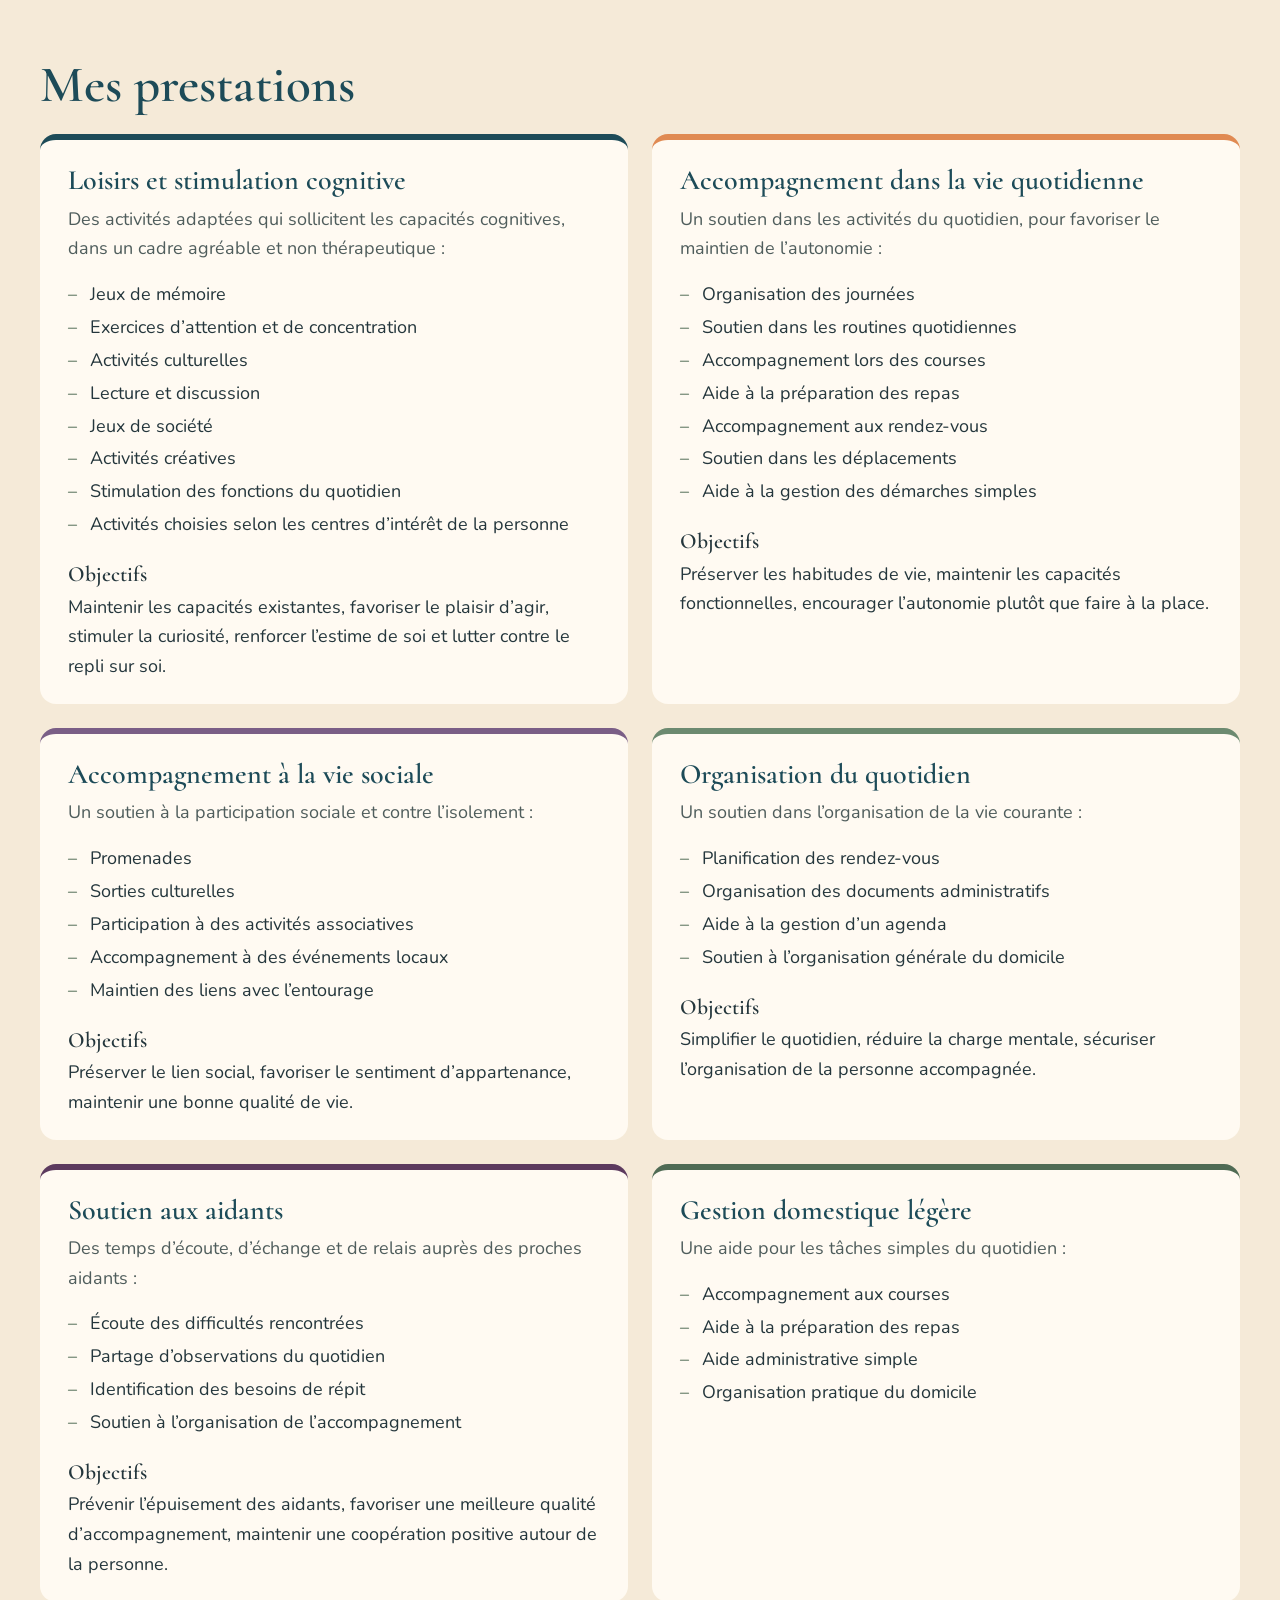
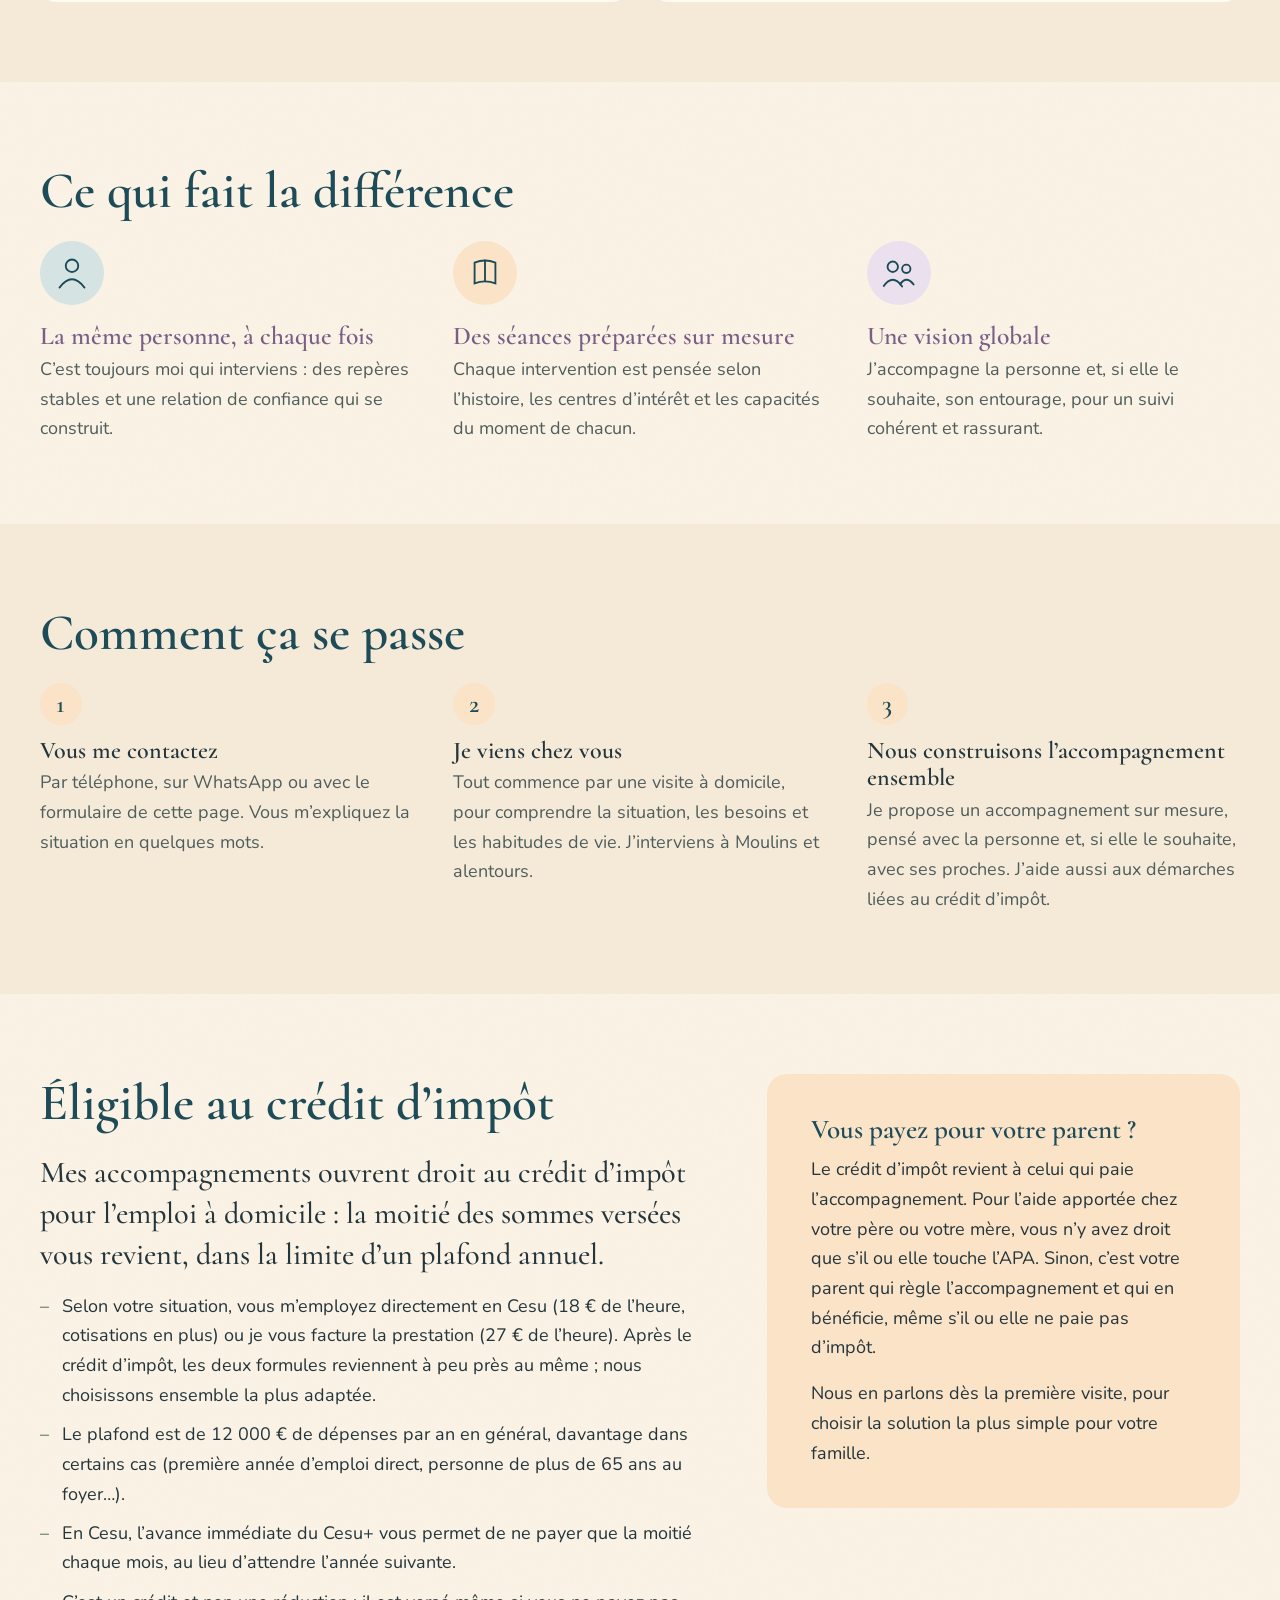
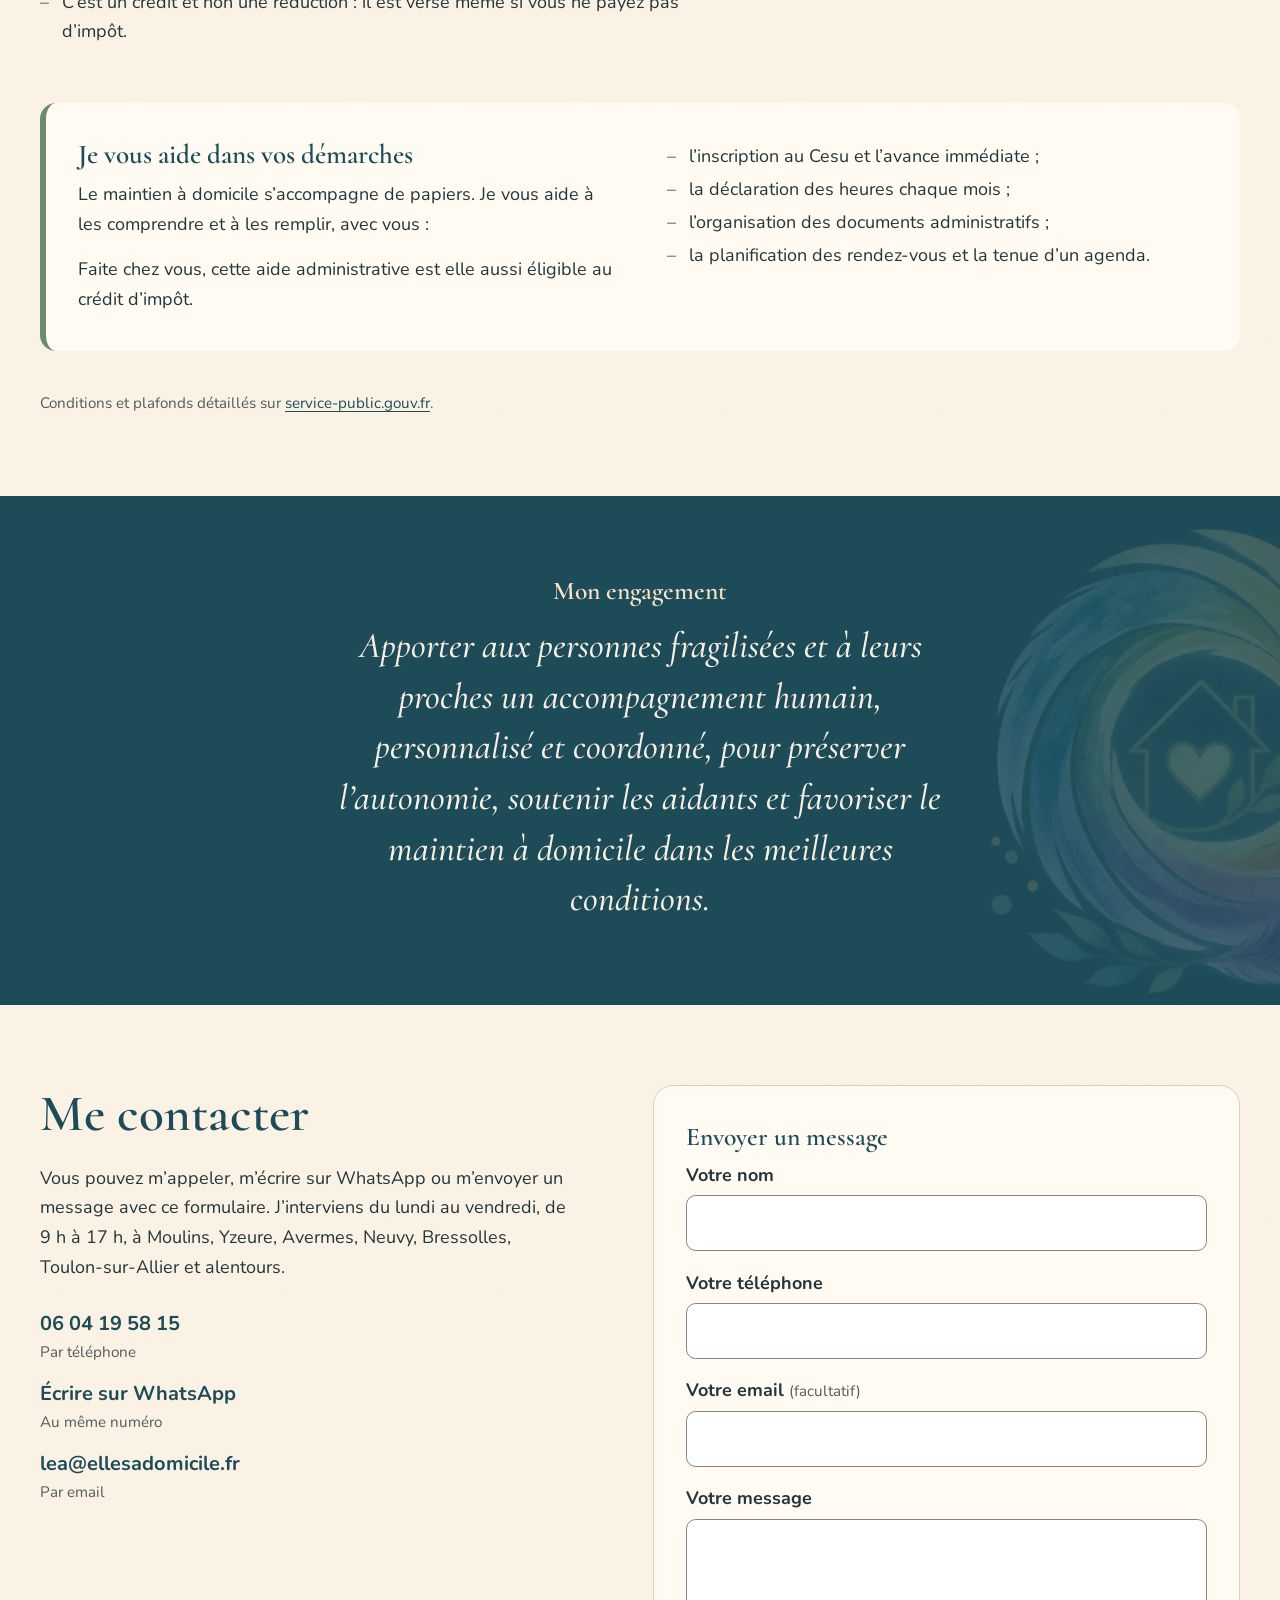
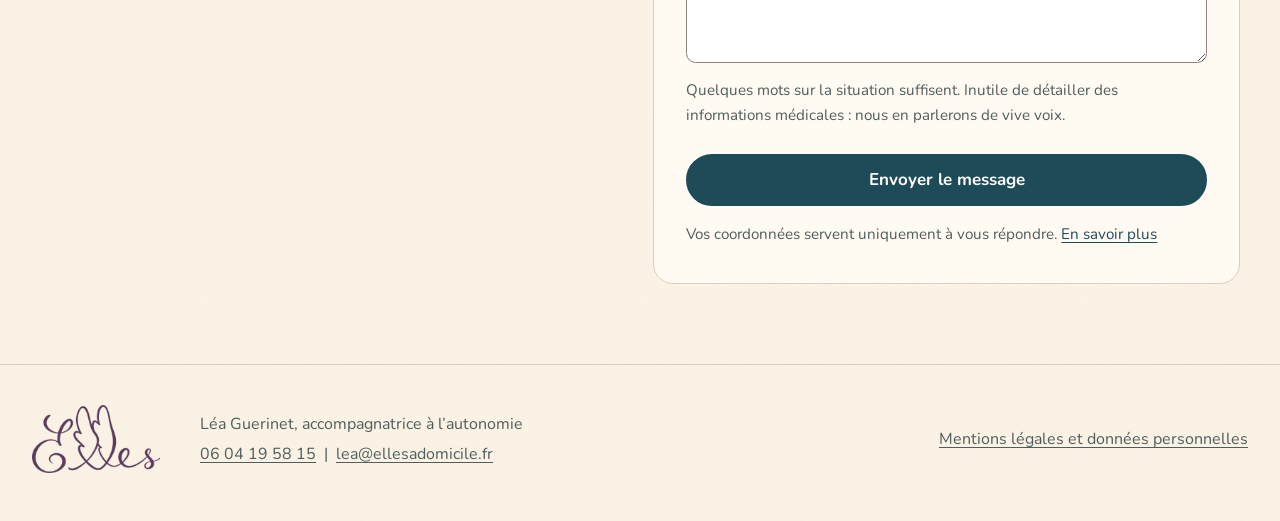
==== commit eb56db6a: "Texte de Léa, communes, horaires et tarifs ; « aide à domicile » dans le titre Co-Authored-By: Claud" ====
--- a/index.html
+++ b/index.html
@@ -3,8 +3,8 @@
 <head>
 <meta charset="utf-8">
 <meta name="viewport" content="width=device-width, initial-scale=1">
-<title>Elles à domicile — Léa Guerinet, accompagnement à domicile à Moulins</title>
-<meta name="description" content="Accompagnement à domicile pour préserver l’autonomie, le lien social et les capacités cognitives : loisirs et stimulation, vie quotidienne, vie sociale, soutien aux aidants. Éligible au crédit d’impôt. Léa Guerinet, accompagnatrice à l’autonomie, à Moulins et alentours.">
+<title>Elles à domicile — Accompagnement et aide à domicile à Moulins</title>
+<meta name="description" content="Accompagnement à domicile à Moulins et alentours pour les adultes touchés par des troubles de la mémoire, la maladie d’Alzheimer, des troubles psychiques ou l’isolement. Éligible au crédit d’impôt. Léa Guerinet, accompagnatrice à l’autonomie.">
 <link rel="canonical" href="https://ellesadomicile.fr/">
 <meta property="og:type" content="website">
 <meta property="og:locale" content="fr_FR">
@@ -14,12 +14,53 @@
 <meta property="og:image" content="https://ellesadomicile.fr/assets/img/partage.jpg">
 <meta property="og:image:width" content="1200">
 <meta property="og:image:height" content="630">
+<!-- Pour Google : nom du site dans les résultats et fiche de l'activité. Type Organization et non LocalBusiness,
+     qui exige une adresse (Léa n'en publie pas) ; la présence locale passe par la fiche Google Business Profile. -->
+<script type="application/ld+json">
+{
+  "@context": "https://schema.org",
+  "@graph": [
+    {
+      "@type": "WebSite",
+      "@id": "https://ellesadomicile.fr/#site",
+      "name": "Elles à domicile",
+      "url": "https://ellesadomicile.fr/",
+      "inLanguage": "fr-FR",
+      "publisher": {"@id": "https://ellesadomicile.fr/#activite"}
+    },
+    {
+      "@type": "Organization",
+      "@id": "https://ellesadomicile.fr/#activite",
+      "name": "Elles à domicile",
+      "url": "https://ellesadomicile.fr/",
+      "logo": "https://ellesadomicile.fr/assets/img/logo-elles.webp",
+      "image": "https://ellesadomicile.fr/assets/img/partage.jpg",
+      "description": "Accompagnement et aide à domicile à Moulins et alentours pour les adultes touchés par des troubles de la mémoire, la maladie d’Alzheimer, des troubles psychiques ou l’isolement. Éligible au crédit d’impôt.",
+      "telephone": "+33604195815",
+      "email": "lea@ellesadomicile.fr",
+      "areaServed": [
+        {"@type": "City", "name": "Moulins", "containedInPlace": {"@type": "AdministrativeArea", "name": "Allier"}},
+        {"@type": "City", "name": "Yzeure", "containedInPlace": {"@type": "AdministrativeArea", "name": "Allier"}},
+        {"@type": "City", "name": "Avermes", "containedInPlace": {"@type": "AdministrativeArea", "name": "Allier"}},
+        {"@type": "City", "name": "Neuvy", "containedInPlace": {"@type": "AdministrativeArea", "name": "Allier"}},
+        {"@type": "City", "name": "Bressolles", "containedInPlace": {"@type": "AdministrativeArea", "name": "Allier"}},
+        {"@type": "City", "name": "Toulon-sur-Allier", "containedInPlace": {"@type": "AdministrativeArea", "name": "Allier"}}
+      ],
+      "founder": {
+        "@type": "Person",
+        "name": "Léa Guerinet",
+        "jobTitle": "Accompagnatrice à l’autonomie"
+      }
+    }
+  ]
+}
+</script>
 <meta name="theme-color" content="#fcf4e6">
 <link rel="icon" href="assets/img/favicon.png" type="image/png">
 <link rel="apple-touch-icon" href="assets/img/apple-touch-icon.png">
 <link rel="preload" href="assets/fonts/cormorant-latin-500-normal.woff2" as="font" type="font/woff2" crossorigin>
 <link rel="preload" href="assets/fonts/nunito-latin-400-normal.woff2" as="font" type="font/woff2" crossorigin>
-<link rel="stylesheet" href="assets/site.css?v=20261105a">
+<link rel="stylesheet" href="assets/site.css?v=20261124a">
 </head>
 <body>
 <a class="saut" href="#contenu">Aller au contenu</a>
@@ -92,6 +133,7 @@
     <div class="contenu-large approche__grille">
       <h2 id="t-approche">Ma mission</h2>
       <p class="approche__phrase">J’accompagne les personnes qui souhaitent préserver leur autonomie, maintenir une vie sociale active et continuer à réaliser les activités qui donnent du sens à leur quotidien.</p>
+      <p class="approche__suite">J’interviens auprès des adultes touchés par des troubles de la mémoire, la maladie d’Alzheimer, des troubles psychiques, l’isolement ou une perte de repères. À travers des activités adaptées, des sorties et un soutien relationnel, j’aide à préserver les capacités, stimuler le quotidien et maintenir le lien social, en complément des soins médicaux.</p>
       <p class="approche__suite">Mon approche repose sur la relation humaine, la valorisation des capacités préservées et la participation active de la personne à sa propre vie. Chaque accompagnement est personnalisé selon ses besoins, ses habitudes de vie, ses centres d’intérêt et ses objectifs.</p>
     </div>
   </section>
@@ -262,7 +304,7 @@
         <h2 id="t-credit">Éligible au crédit d’impôt</h2>
         <p class="credit__chapo">Mes accompagnements ouvrent droit au crédit d’impôt pour l’emploi à domicile&nbsp;: la moitié des sommes versées vous revient, dans la limite d’un plafond annuel.</p>
         <ul class="liste">
-          <li>Selon votre situation, vous m’employez directement en Cesu ou je vous facture la prestation. Nous choisissons ensemble la formule la plus simple pour vous.</li>
+          <li>Selon votre situation, vous m’employez directement en Cesu (18&nbsp;€ de l’heure, cotisations en plus) ou je vous facture la prestation (27&nbsp;€ de l’heure). Après le crédit d’impôt, les deux formules reviennent à peu près au même&nbsp;; nous choisissons ensemble la plus adaptée.</li>
           <li>Le plafond est de 12&nbsp;000&nbsp;€ de dépenses par an en général, davantage dans certains cas (première année d’emploi direct, personne de plus de 65&nbsp;ans au foyer…).</li>
           <li>En Cesu, l’avance immédiate du Cesu+ vous permet de ne payer que la moitié chaque mois, au lieu d’attendre l’année suivante.</li>
           <li>C’est un crédit et non une réduction&nbsp;: il est versé même si vous ne payez pas d’impôt.</li>
@@ -305,7 +347,7 @@
     <div class="contenu-large contact-grille">
       <div>
         <h2 id="t-contact">Me contacter</h2>
-        <p>Vous pouvez m’appeler, m’écrire sur WhatsApp ou m’envoyer un message avec ce formulaire. J’interviens à Moulins et alentours.</p>
+        <p>Vous pouvez m’appeler, m’écrire sur WhatsApp ou m’envoyer un message avec ce formulaire. J’interviens du lundi au vendredi, de 9&nbsp;h à 17&nbsp;h, à Moulins, Yzeure, Avermes, Neuvy, Bressolles, Toulon-sur-Allier et alentours.</p>
         <ul class="coordonnees">
           <li><a href="tel:+33604195815">06 04 19 58 15</a><span>Par téléphone</span></li>
           <li><a href="https://wa.me/33604195815">Écrire sur WhatsApp</a><span>Au même numéro</span></li>
@@ -366,6 +408,6 @@
   <a class="btn btn-clair" href="https://wa.me/33604195815">WhatsApp</a>
 </nav>
 
-<script src="assets/site.js?v=20261105a" defer></script>
+<script src="assets/site.js?v=20261124a" defer></script>
 </body>
 </html>
--- a/assets/site.css
+++ b/assets/site.css
@@ -264,7 +264,7 @@
   .accueil__illu{width:min(44vw,40rem);align-self:center;justify-self:center}
 
   .approche__grille{display:grid;grid-template-columns:1fr 1.6fr;column-gap:5rem;align-items:start}
-  .approche__grille h2{grid-row:span 2}
+  .approche__grille h2{grid-row:span 3} /* titre à gauche des trois paragraphes */
   .credit__grille{grid-template-columns:7fr 5fr;column-gap:4rem;align-items:start}
   /* démarches sur toute la largeur : texte à gauche, liste à droite */
   .credit__demarches{grid-column:1 / -1;display:grid;grid-template-columns:1fr 1fr;grid-template-rows:auto auto 1fr;column-gap:3rem;align-items:start}
